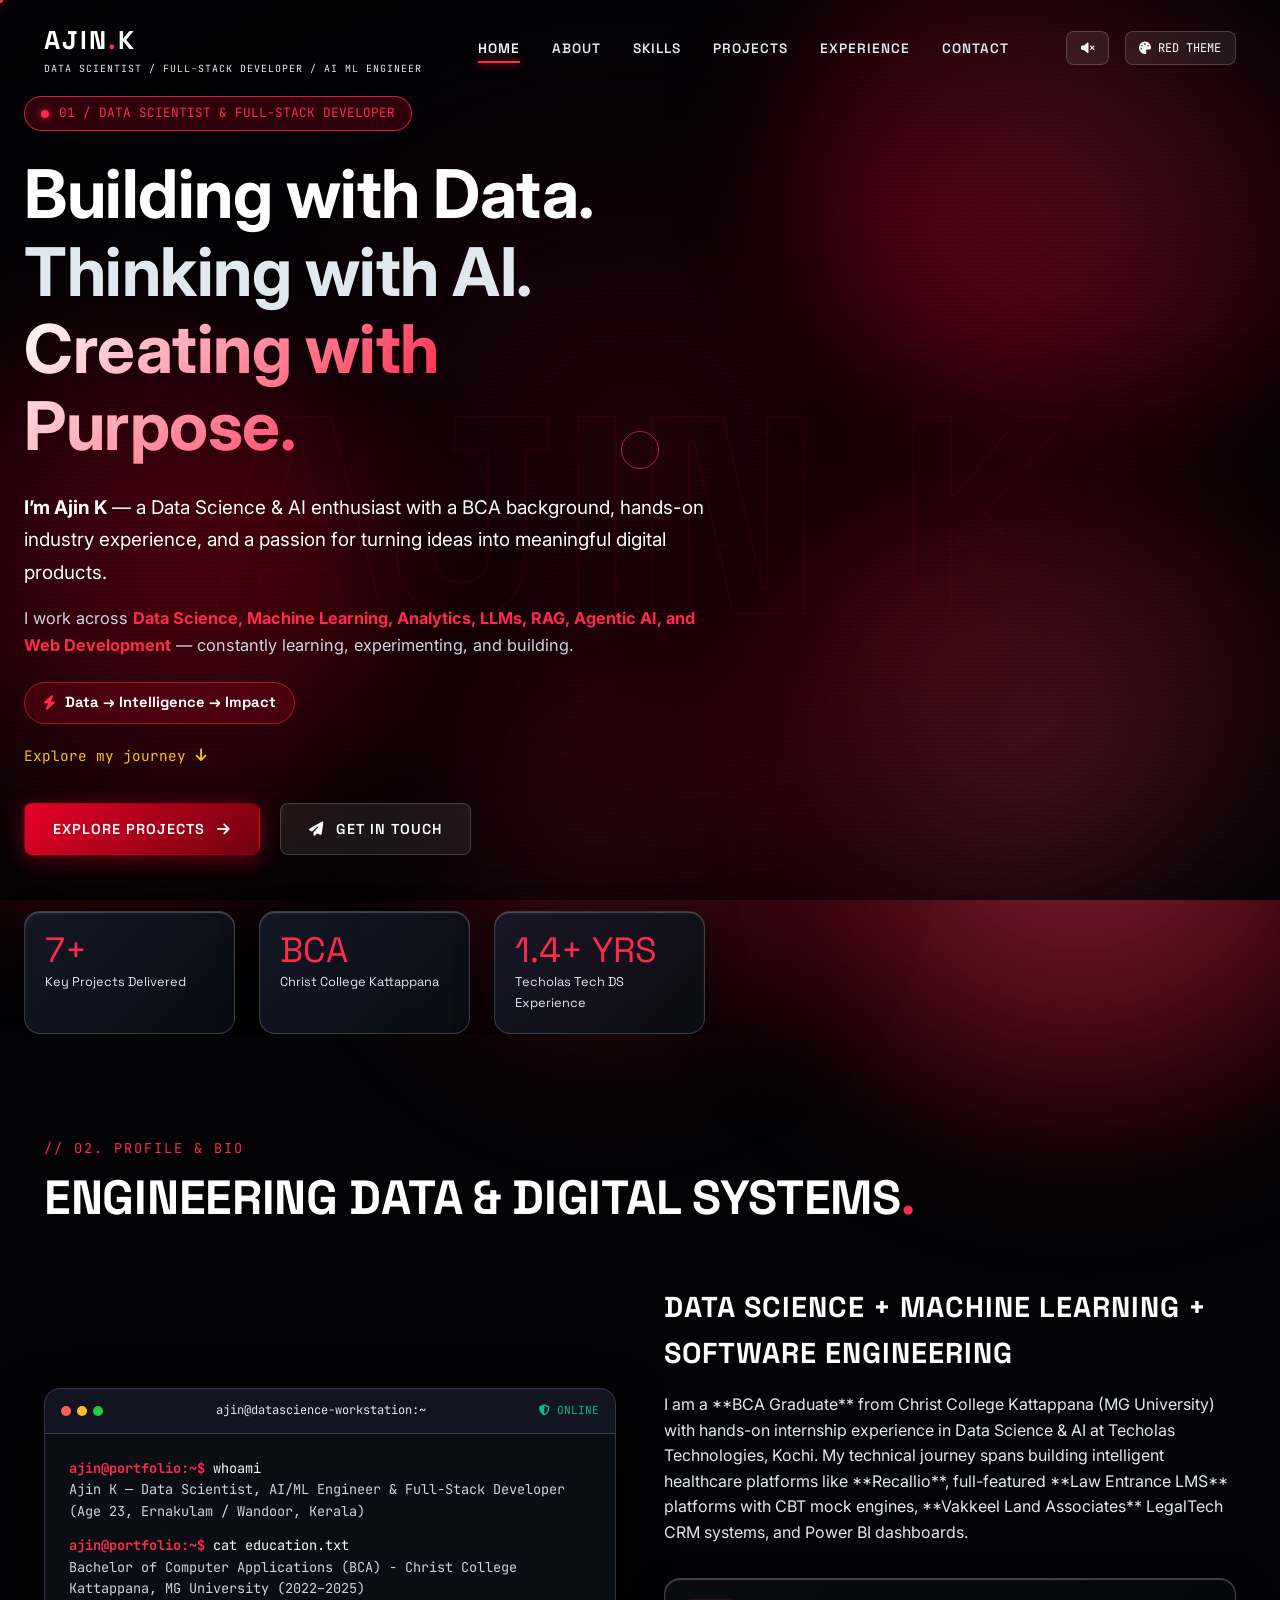
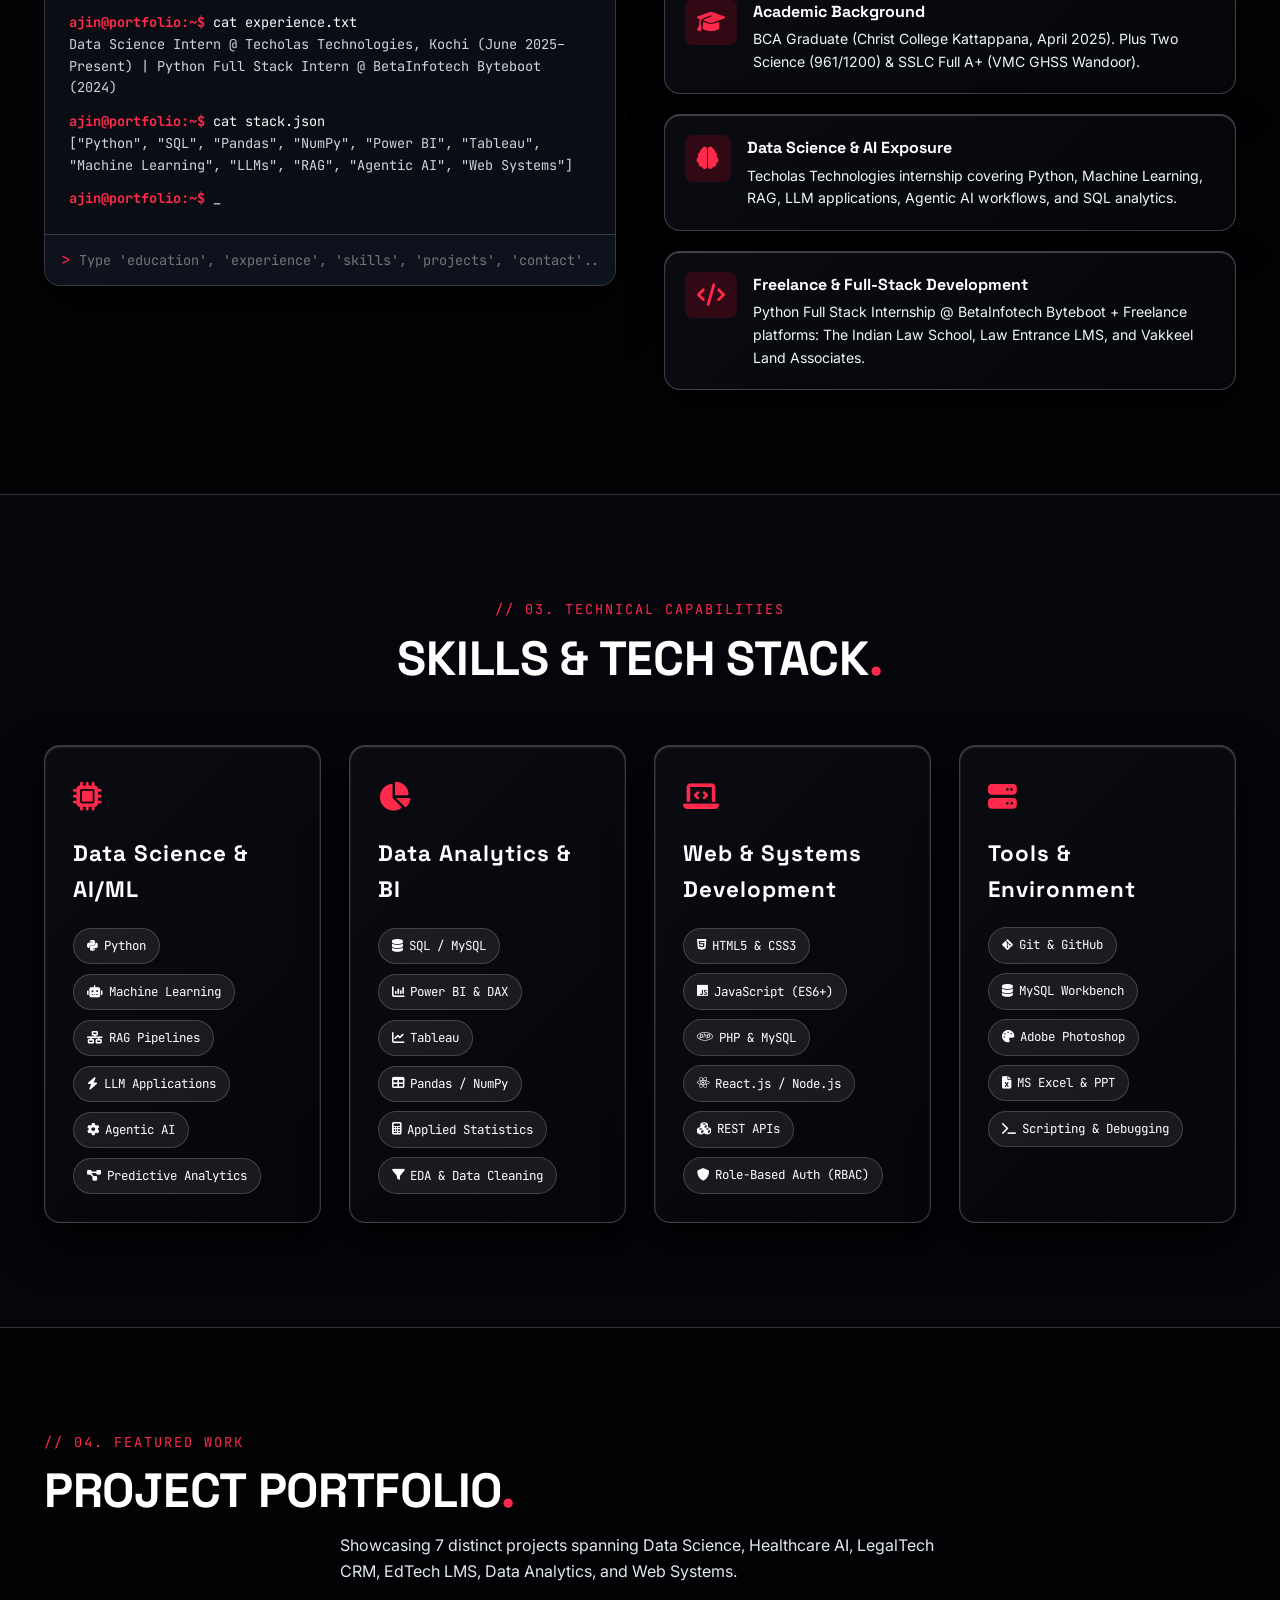
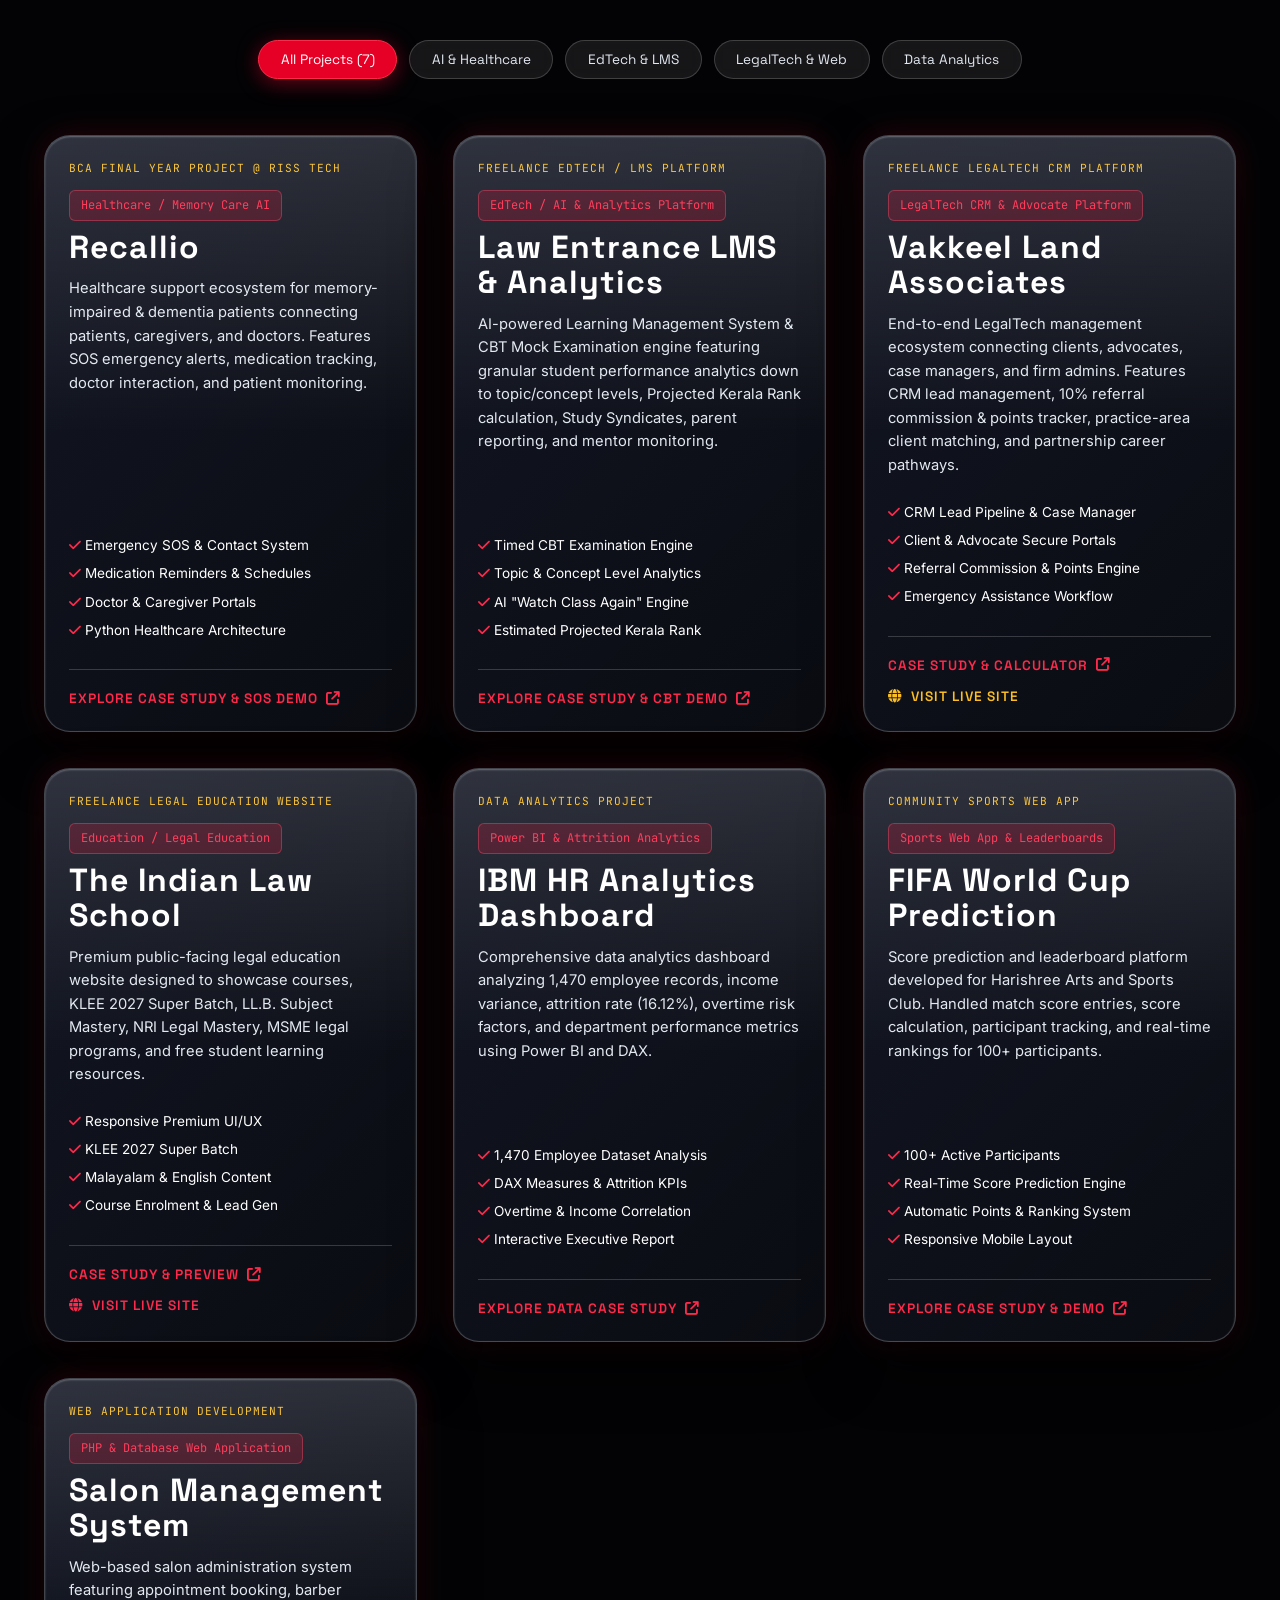
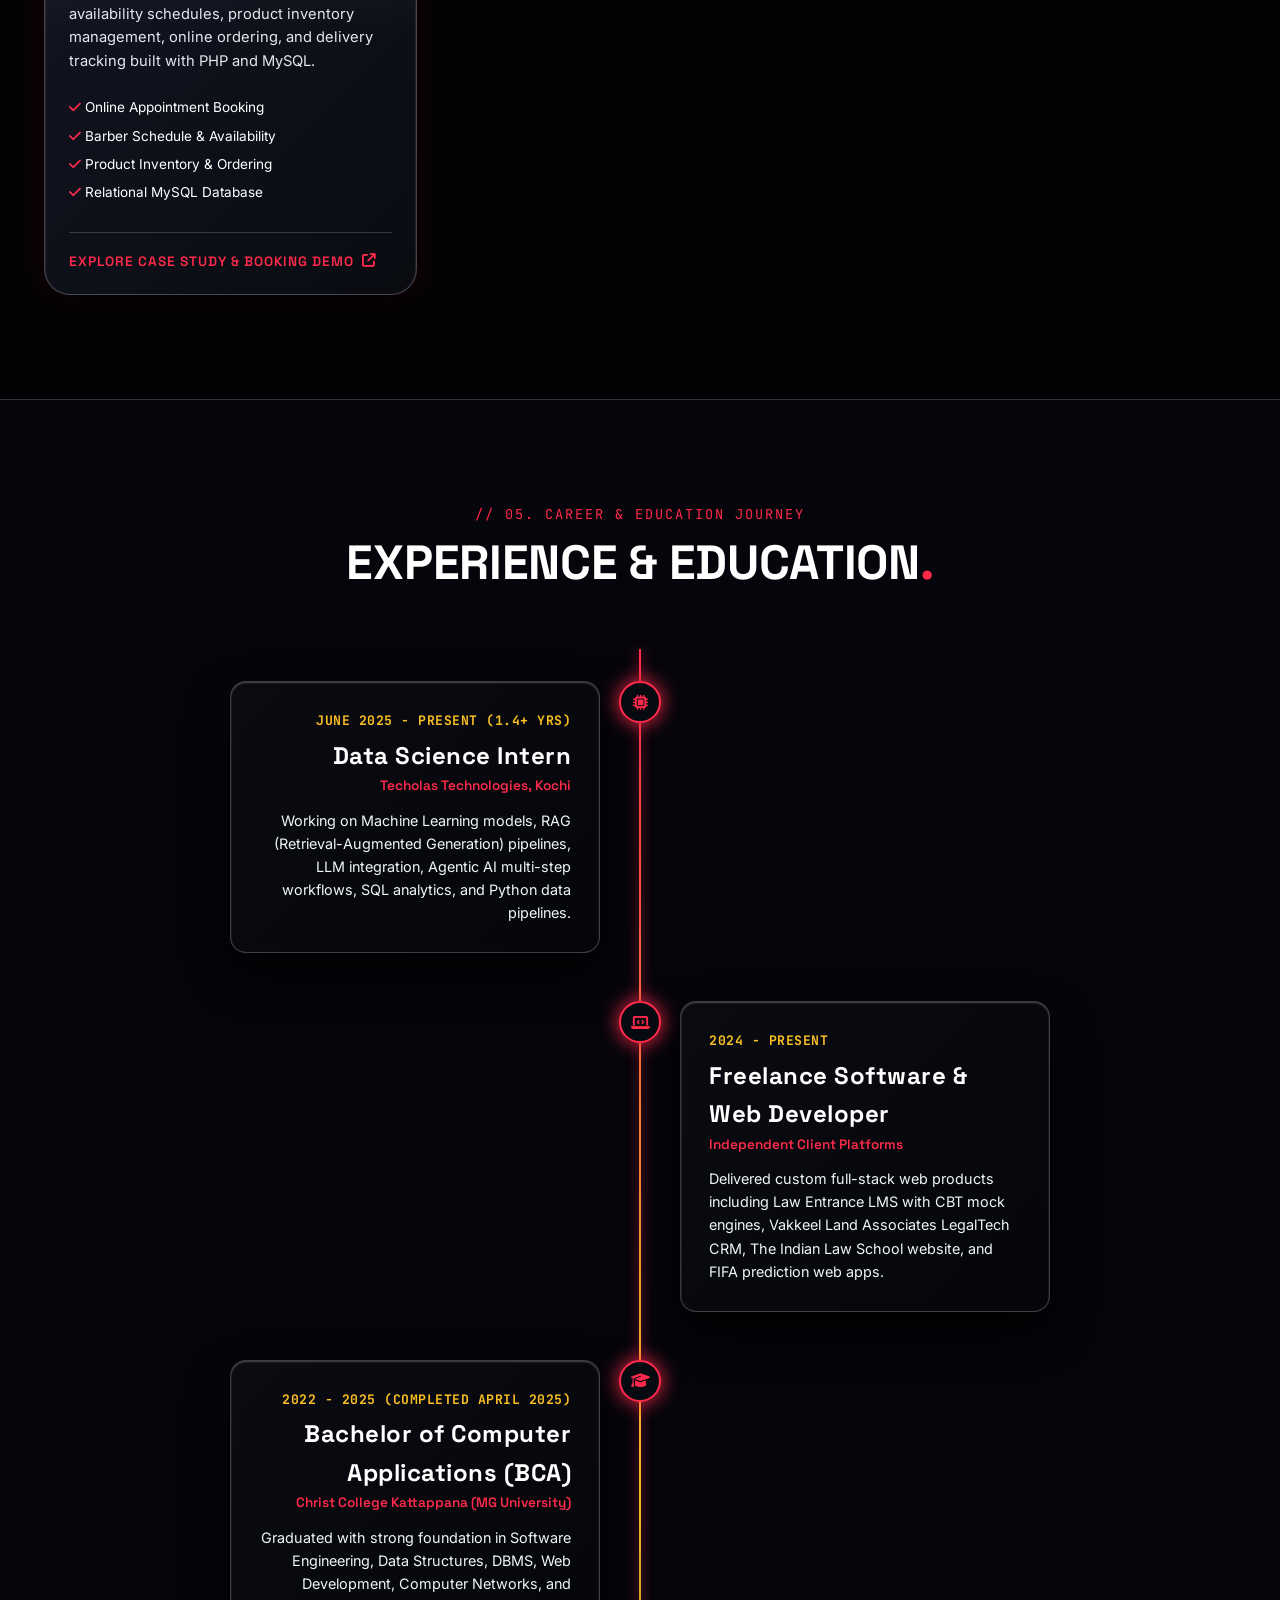
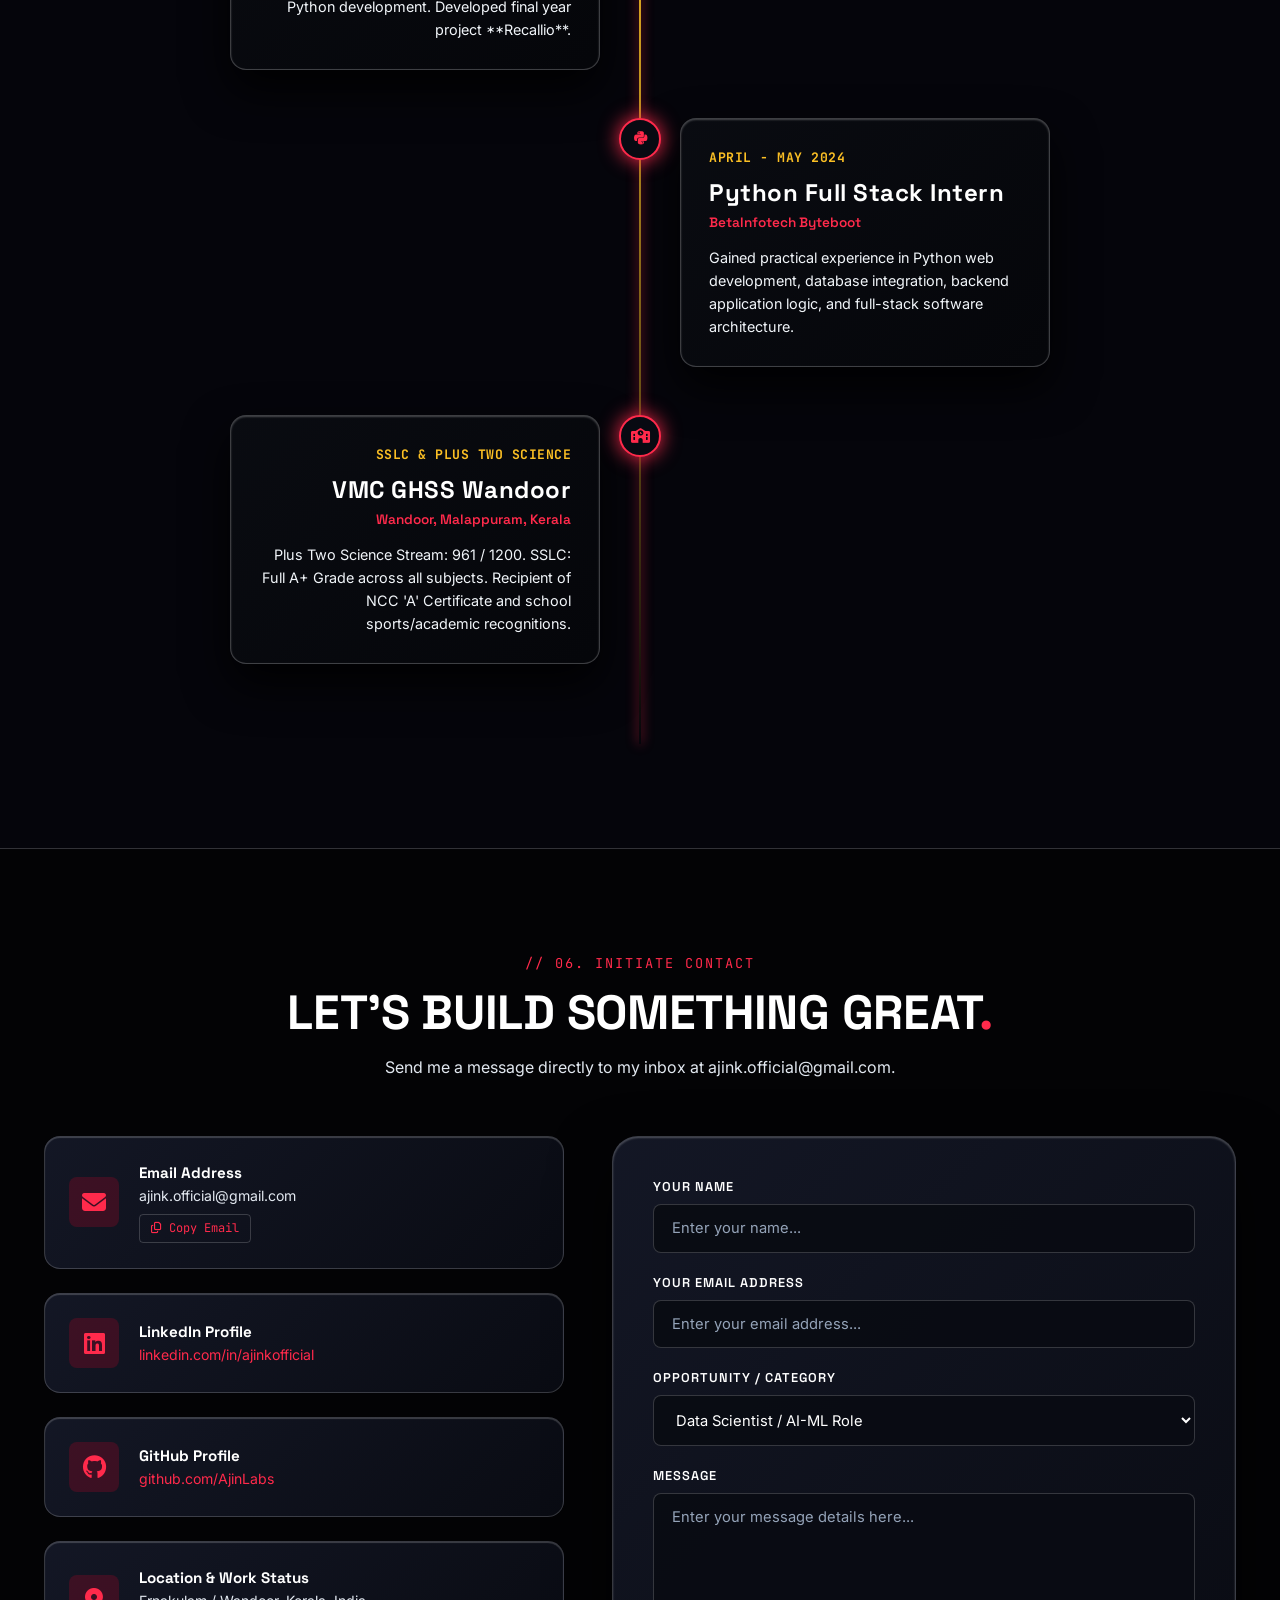
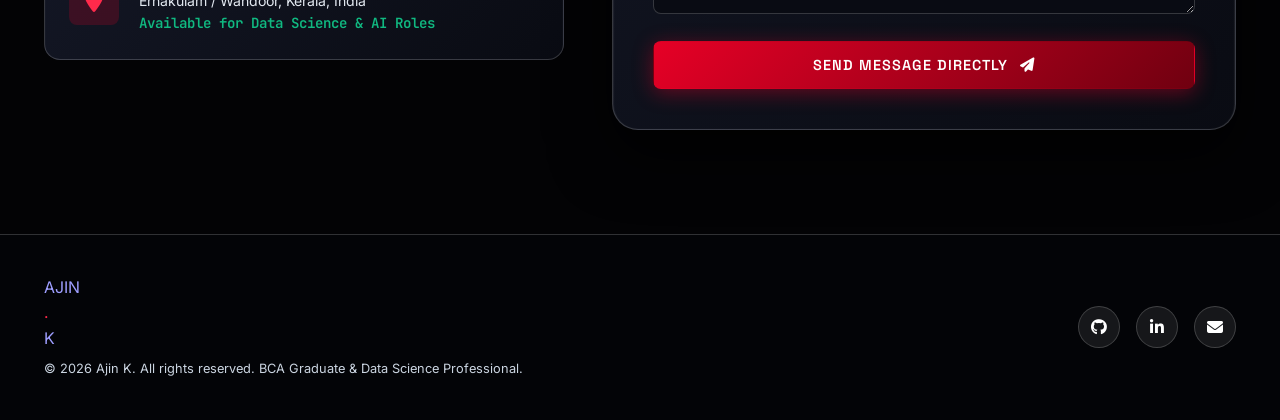
==== index.html @ c2824bc6 "Add files via upload" ====
<!DOCTYPE html>
<html lang="en">

<head>
  <meta charset="UTF-8">
  <meta name="viewport" content="width=device-width, initial-scale=1.0">
  <meta name="description"
    content="Ajin K - BCA Graduate, Data Science Professional & Full-Stack Developer. Portfolio featuring Recallio, Law Entrance LMS, Vakkeel Land Associates, The Indian Law School, IBM HR Analytics, FIFA Prediction Website, and Salon Management System.">
  <title>Ajin K | Data Science, AI & Full-Stack Developer Portfolio</title>

  <!-- Google Fonts -->
  <link rel="preconnect" href="https://fonts.googleapis.com">
  <link rel="preconnect" href="https://fonts.gstatic.com" crossorigin>
  <link
    href="https://fonts.googleapis.com/css2?family=Cormorant+Garamond:wght@600;700&family=Inter:wght@300;400;500;600;700&family=JetBrains+Mono:wght@400;500;700&family=Oswald:wght@500;600;700&family=Space+Grotesk:wght@500;700&display=swap"
    rel="stylesheet">

  <!-- FontAwesome Icons -->
  <link rel="stylesheet" href="https://cdnjs.cloudflare.com/ajax/libs/font-awesome/6.4.0/css/all.min.css">

  <link rel="stylesheet" href="styles.css">
</head>

<body>

  <!-- 2-SECOND INTRO SPLASH OVERLAY (EXACT MATCH FOR USER IMAGE 4) -->
  <div id="intro-splash" class="intro-splash-overlay">
    <div class="intro-card-glass">
      <div class="intro-top-bar">
        <span>AJIN K | Personal Portfolio</span>
        <span>Let's Build Something Great!</span>
      </div>
      <div class="intro-body-content">
        <h1 class="intro-heading">Hello,<br>I'm <span class="intro-name-red">AJIN K</span></h1>
        <div class="intro-accent-line"></div>
        <div class="intro-roles-list">
          <div class="intro-role-chip">
            <div class="role-icon-box"><i class="fa-solid fa-chart-line"></i></div>
            <span>DATA SCIENTIST</span>
          </div>
          <div class="intro-role-chip">
            <div class="role-icon-box"><i class="fa-solid fa-code"></i></div>
            <span>FULL STACK WEB DEVELOPER</span>
          </div>
          <div class="intro-role-chip">
            <div class="role-icon-box"><i class="fa-solid fa-brain"></i></div>
            <span>AI / ML ENGINEER</span>
          </div>
        </div>
      </div>
      <div class="intro-bottom-bar">
        <span>TURNING IDEAS INTO REALITY</span>
        <span>Let's Connect! &rarr;</span>
      </div>
    </div>
  </div>

  <!-- Scroll Progress Indicator -->
  <div id="progress-bar"></div>

  <!-- Ambient Red Glass Orbs -->
  <div class="ambient-orb-1"></div>
  <div class="ambient-orb-2"></div>
  <div class="ambient-orb-3"></div>
  <div class="ambient-orb-4"></div>

  <!-- Dynamic Cursor Spotlight & Overlays -->
  <div id="cine-glow"></div>
  <div class="cine-vignette"></div>
  <div class="cine-scan"></div>

  <!-- Custom Lerp Cursor -->
  <div id="custom-cursor"></div>
  <div id="cursor-dot"></div>

  <!-- Interactive Background Canvas Engine -->
  <canvas id="hero-canvas"></canvas>

  <!-- Navigation Header -->
  <header class="navbar" id="navbar">
    <div class="nav-container">
      <a href="#hero" class="nav-logo" data-magnetic>
        <span class="logo-text">AJIN<span class="dot">.</span>K</span>
        <span class="logo-sub">DATA SCIENTIST / FULL-STACK DEVELOPER / AI ML ENGINEER</span>
      </a>

      <nav class="nav-menu" id="nav-menu">
        <a href="#hero" class="nav-link active" data-magnetic>Home</a>
        <a href="#about" class="nav-link" data-magnetic>About</a>
        <a href="#skills" class="nav-link" data-magnetic>Skills</a>
        <a href="#projects" class="nav-link" data-magnetic>Projects</a>
        <a href="#experience" class="nav-link" data-magnetic>Experience</a>
        <a href="#contact" class="nav-link" data-magnetic>Contact</a>
      </nav>

      <div class="nav-actions">
        <!-- Audio Synth Toggle -->
        <button id="sound-toggle" class="icon-btn" title="Toggle UI Sound FX" data-magnetic>
          <i class="fa-solid fa-volume-xmark" id="sound-icon"></i>
        </button>
        <!-- Glassmorphism Theme Toggle (Red / Blue) -->
        <button id="theme-toggle" class="lang-btn" data-magnetic title="Switch Glassmorphism Theme (Red / Blue)">
          <i class="fa-solid fa-palette"></i> <span id="theme-text">RED / BLUE</span>
        </button>
        <!-- Mobile Drawer Toggle -->
        <button class="hamburger" id="hamburger" aria-label="Toggle Menu" data-magnetic>
          <span></span><span></span><span></span>
        </button>
      </div>
    </div>
  </header>

  <!-- HERO SECTION -->
  <section id="hero" class="hero-section">
    <div class="hero-watermark">AJIN K</div>
    <div class="hero-container">
      <div class="hero-content">
        <div class="eyebrow-badge">
          <span class="pulse-dot"></span> 01 / DATA SCIENTIST & FULL-STACK DEVELOPER
        </div>
        <h1 class="hero-title">
          <span class="line-1">Building with Data.</span>
          <span class="line-2">Thinking with AI.</span>
          <span class="line-3">Creating with Purpose<span class="dot">.</span></span>
        </h1>

        <div class="hero-user-statement">
          <p class="hero-main-bio">
            <strong>I’m Ajin K</strong> — a Data Science & AI enthusiast with a BCA background, hands-on industry experience, and a passion for turning ideas into meaningful digital products.
          </p>
          <p class="hero-sub-bio">
            I work across <strong>Data Science, Machine Learning, Analytics, LLMs, RAG, Agentic AI, and Web Development</strong> — constantly learning, experimenting, and building.
          </p>
          
          <div class="tagline-pill">
            <i class="fa-solid fa-bolt"></i> Data &rarr; Intelligence &rarr; Impact
          </div>

          <div class="explore-journey-badge">
            <span>Explore my journey</span> <i class="fa-solid fa-arrow-down bounce-arrow"></i>
          </div>
        </div>

        <div class="hero-ctas">
          <a href="#projects" class="btn btn-primary" data-magnetic>
            <span>EXPLORE PROJECTS</span> <i class="fa-solid fa-arrow-right"></i>
          </a>
          <a href="#contact" class="btn btn-secondary" data-magnetic>
            <i class="fa-solid fa-paper-plane"></i> <span>GET IN TOUCH</span>
          </a>
        </div>

        <div class="hero-metrics">
          <div class="metric-card" data-magnetic>
            <span class="metric-num">7+</span>
            <span class="metric-label">Key Projects Delivered</span>
          </div>
          <div class="metric-card" data-magnetic>
            <span class="metric-num">BCA</span>
            <span class="metric-label">Christ College Kattappana</span>
          </div>
          <div class="metric-card" data-magnetic>
            <span class="metric-num">1.4+ YRS</span>
            <span class="metric-label">Techolas Tech DS Experience</span>
          </div>
        </div>
      </div>
    </div>
  </section>

  <!-- ABOUT SECTION & CYBER TERMINAL -->
  <section id="about" class="section-padding">
    <div class="container">
      <div class="section-header">
        <span class="section-subtitle">// 02. PROFILE & BIO</span>
        <h2 class="section-title">ENGINEERING DATA & DIGITAL SYSTEMS<span class="dot">.</span></h2>
      </div>

      <div class="about-grid">
        <!-- Terminal Window -->
        <div class="terminal-card">
          <div class="terminal-header">
            <div class="terminal-dots">
              <span class="dot-red"></span>
              <span class="dot-yellow"></span>
              <span class="dot-green"></span>
            </div>
            <div class="terminal-title">ajin@datascience-workstation:~</div>
            <div class="terminal-status"><i class="fa-solid fa-shield-halved"></i> ONLINE</div>
          </div>
          <div class="terminal-body" id="terminal-body">
            <p><span class="term-green">ajin@portfolio:~$</span> whoami</p>
            <p class="term-response">Ajin K — Data Scientist, AI/ML Engineer & Full-Stack Developer (Age 23, Ernakulam /
              Wandoor, Kerala)</p>
            <p><span class="term-green">ajin@portfolio:~$</span> cat education.txt</p>
            <p class="term-response">Bachelor of Computer Applications (BCA) - Christ College Kattappana, MG University
              (2022–2025)</p>
            <p><span class="term-green">ajin@portfolio:~$</span> cat experience.txt</p>
            <p class="term-response">Data Science Intern @ Techolas Technologies, Kochi (June 2025–Present) | Python
              Full Stack Intern @ BetaInfotech Byteboot (2024)</p>
            <p><span class="term-green">ajin@portfolio:~$</span> cat stack.json</p>
            <p class="term-response">["Python", "SQL", "Pandas", "NumPy", "Power BI", "Tableau", "Machine Learning",
              "LLMs", "RAG", "Agentic AI", "Web Systems"]</p>
            <p><span class="term-green">ajin@portfolio:~$</span> <span class="term-cursor">_</span></p>
          </div>
          <div class="terminal-input-bar">
            <span class="term-prompt">&gt;</span>
            <input type="text" id="terminal-input"
              placeholder="Type 'education', 'experience', 'skills', 'projects', 'contact'..." autocomplete="off">
          </div>
        </div>

        <!-- Bio Highlights -->
        <div class="about-info">
          <h3 class="about-heading">Data Science + Machine Learning + Software Engineering</h3>
          <p class="about-text">
            I am a **BCA Graduate** from Christ College Kattappana (MG University) with hands-on internship experience
            in Data Science & AI at Techolas Technologies, Kochi. My technical journey spans building intelligent
            healthcare platforms like **Recallio**, full-featured **Law Entrance LMS** platforms with CBT mock engines,
            **Vakkeel Land Associates** LegalTech CRM systems, and Power BI dashboards.
          </p>

          <div class="highlight-boxes">
            <div class="info-box">
              <i class="fa-solid fa-graduation-cap box-icon"></i>
              <div>
                <h4>Academic Background</h4>
                <p>BCA Graduate (Christ College Kattappana, April 2025). Plus Two Science (961/1200) & SSLC Full A+ (VMC
                  GHSS Wandoor).</p>
              </div>
            </div>

            <div class="info-box">
              <i class="fa-solid fa-brain box-icon"></i>
              <div>
                <h4>Data Science & AI Exposure</h4>
                <p>Techolas Technologies internship covering Python, Machine Learning, RAG, LLM applications, Agentic AI
                  workflows, and SQL analytics.</p>
              </div>
            </div>

            <div class="info-box">
              <i class="fa-solid fa-code box-icon"></i>
              <div>
                <h4>Freelance & Full-Stack Development</h4>
                <p>Python Full Stack Internship @ BetaInfotech Byteboot + Freelance platforms: The Indian Law School,
                  Law Entrance LMS, and Vakkeel Land Associates.</p>
              </div>
            </div>
          </div>
        </div>
      </div>
    </div>
  </section>

  <!-- SKILLS MATRIX SECTION -->
  <section id="skills" class="section-padding bg-surface">
    <div class="container">
      <div class="section-header text-center">
        <span class="section-subtitle">// 03. TECHNICAL CAPABILITIES</span>
        <h2 class="section-title">SKILLS & TECH STACK<span class="dot">.</span></h2>
      </div>

      <div class="skills-wrapper">
        <!-- Category: Data Science & AI -->
        <div class="skill-category-card">
          <div class="category-icon-wrapper"><i class="fa-solid fa-microchip"></i></div>
          <h3>Data Science & AI/ML</h3>
          <div class="skills-pills">
            <span class="skill-chip"><i class="fa-brands fa-python"></i> Python</span>
            <span class="skill-chip"><i class="fa-solid fa-robot"></i> Machine Learning</span>
            <span class="skill-chip"><i class="fa-solid fa-network-wired"></i> RAG Pipelines</span>
            <span class="skill-chip"><i class="fa-solid fa-bolt"></i> LLM Applications</span>
            <span class="skill-chip"><i class="fa-solid fa-gear"></i> Agentic AI</span>
            <span class="skill-chip"><i class="fa-solid fa-diagram-project"></i> Predictive Analytics</span>
          </div>
        </div>

        <!-- Category: Data Analytics & BI -->
        <div class="skill-category-card">
          <div class="category-icon-wrapper"><i class="fa-solid fa-chart-pie"></i></div>
          <h3>Data Analytics & BI</h3>
          <div class="skills-pills">
            <span class="skill-chip"><i class="fa-solid fa-database"></i> SQL / MySQL</span>
            <span class="skill-chip"><i class="fa-solid fa-chart-column"></i> Power BI & DAX</span>
            <span class="skill-chip"><i class="fa-solid fa-chart-line"></i> Tableau</span>
            <span class="skill-chip"><i class="fa-solid fa-table"></i> Pandas / NumPy</span>
            <span class="skill-chip"><i class="fa-solid fa-calculator"></i> Applied Statistics</span>
            <span class="skill-chip"><i class="fa-solid fa-filter"></i> EDA & Data Cleaning</span>
          </div>
        </div>

        <!-- Category: Full-Stack Web Dev -->
        <div class="skill-category-card">
          <div class="category-icon-wrapper"><i class="fa-solid fa-laptop-code"></i></div>
          <h3>Web & Systems Development</h3>
          <div class="skills-pills">
            <span class="skill-chip"><i class="fa-brands fa-html5"></i> HTML5 & CSS3</span>
            <span class="skill-chip"><i class="fa-brands fa-js"></i> JavaScript (ES6+)</span>
            <span class="skill-chip"><i class="fa-brands fa-php"></i> PHP & MySQL</span>
            <span class="skill-chip"><i class="fa-brands fa-react"></i> React.js / Node.js</span>
            <span class="skill-chip"><i class="fa-solid fa-cubes"></i> REST APIs</span>
            <span class="skill-chip"><i class="fa-solid fa-shield"></i> Role-Based Auth (RBAC)</span>
          </div>
        </div>

        <!-- Category: Databases & Tools -->
        <div class="skill-category-card">
          <div class="category-icon-wrapper"><i class="fa-solid fa-server"></i></div>
          <h3>Tools & Environment</h3>
          <div class="skills-pills">
            <span class="skill-chip"><i class="fa-brands fa-git-alt"></i> Git & GitHub</span>
            <span class="skill-chip"><i class="fa-solid fa-database"></i> MySQL Workbench</span>
            <span class="skill-chip"><i class="fa-solid fa-palette"></i> Adobe Photoshop</span>
            <span class="skill-chip"><i class="fa-solid fa-file-excel"></i> MS Excel & PPT</span>
            <span class="skill-chip"><i class="fa-solid fa-terminal"></i> Scripting & Debugging</span>
          </div>
        </div>
      </div>
    </div>
  </section>

  <!-- PROJECTS SECTION - 7 DISTINCT PROJECTS -->
  <section id="projects" class="section-padding">
    <div class="container">
      <div class="section-header">
        <span class="section-subtitle">// 04. FEATURED WORK</span>
        <h2 class="section-title">PROJECT PORTFOLIO<span class="dot">.</span></h2>
        <p class="section-desc">Showcasing 7 distinct projects spanning Data Science, Healthcare AI, LegalTech CRM,
          EdTech LMS, Data Analytics, and Web Systems.</p>
      </div>

      <!-- Project Filter Pills -->
      <div class="filter-wrapper">
        <button class="filter-pill active" data-filter="all" data-magnetic>All Projects (7)</button>
        <button class="filter-pill" data-filter="healthcare" data-magnetic>AI & Healthcare</button>
        <button class="filter-pill" data-filter="edtech" data-magnetic>EdTech & LMS</button>
        <button class="filter-pill" data-filter="legaltech" data-magnetic>LegalTech & Web</button>
        <button class="filter-pill" data-filter="analytics" data-magnetic>Data Analytics</button>
      </div>

      <!-- Projects Grid (Mirror-Morphic & Glassmorphic Cards) -->
      <div class="projects-grid">

        <!-- PROJECT 01: RECALLIO -->
        <div class="project-card" data-category="healthcare" data-project="recallio" data-magnetic>
          <div class="card-glass">
            <div class="card-badge">BCA FINAL YEAR PROJECT @ RISS TECH</div>
            <div class="card-header">
              <span class="card-tag">Healthcare / Memory Care AI</span>
              <h3 class="card-title">Recallio</h3>
            </div>
            <p class="card-desc">
              Healthcare support ecosystem for memory-impaired & dementia patients connecting patients, caregivers, and
              doctors. Features SOS emergency alerts, medication tracking, doctor interaction, and patient monitoring.
            </p>
            <div class="card-highlights">
              <span><i class="fa-solid fa-check text-red"></i> Emergency SOS & Contact System</span>
              <span><i class="fa-solid fa-check text-red"></i> Medication Reminders & Schedules</span>
              <span><i class="fa-solid fa-check text-red"></i> Doctor & Caregiver Portals</span>
              <span><i class="fa-solid fa-check text-red"></i> Python Healthcare Architecture</span>
            </div>
            <div class="card-footer">
              <button class="btn-text open-modal" data-modal="recallio">
                EXPLORE CASE STUDY & SOS DEMO <i class="fa-solid fa-arrow-up-right-from-square"></i>
              </button>
            </div>
          </div>
        </div>

        <!-- PROJECT 02: LAW ENTRANCE LMS -->
        <div class="project-card" data-category="edtech" data-project="lms" data-magnetic>
          <div class="card-glass">
            <div class="card-badge">FREELANCE EDTECH / LMS PLATFORM</div>
            <div class="card-header">
              <span class="card-tag">EdTech / AI & Analytics Platform</span>
              <h3 class="card-title">Law Entrance LMS & Analytics</h3>
            </div>
            <p class="card-desc">
              AI-powered Learning Management System & CBT Mock Examination engine featuring granular student performance
              analytics down to topic/concept levels, Projected Kerala Rank calculation, Study Syndicates, parent
              reporting, and mentor monitoring.
            </p>
            <div class="card-highlights">
              <span><i class="fa-solid fa-check text-red"></i> Timed CBT Examination Engine</span>
              <span><i class="fa-solid fa-check text-red"></i> Topic & Concept Level Analytics</span>
              <span><i class="fa-solid fa-check text-red"></i> AI "Watch Class Again" Engine</span>
              <span><i class="fa-solid fa-check text-red"></i> Estimated Projected Kerala Rank</span>
            </div>
            <div class="card-footer">
              <button class="btn-text open-modal" data-modal="lms">
                EXPLORE CASE STUDY & CBT DEMO <i class="fa-solid fa-arrow-up-right-from-square"></i>
              </button>
            </div>
          </div>
        </div>

        <!-- PROJECT 03: VAKKEEL LAND ASSOCIATES -->
        <div class="project-card" data-category="legaltech" data-project="vla" data-magnetic>
          <div class="card-glass">
            <div class="card-badge">FREELANCE LEGALTECH CRM PLATFORM</div>
            <div class="card-header">
              <span class="card-tag">LegalTech CRM & Advocate Platform</span>
              <h3 class="card-title">Vakkeel Land Associates</h3>
            </div>
            <p class="card-desc">
              End-to-end LegalTech management ecosystem connecting clients, advocates, case managers, and firm admins.
              Features CRM lead management, 10% referral commission & points tracker, practice-area client matching, and
              partnership career pathways.
            </p>
            <div class="card-highlights">
              <span><i class="fa-solid fa-check text-red"></i> CRM Lead Pipeline & Case Manager</span>
              <span><i class="fa-solid fa-check text-red"></i> Client & Advocate Secure Portals</span>
              <span><i class="fa-solid fa-check text-red"></i> Referral Commission & Points Engine</span>
              <span><i class="fa-solid fa-check text-red"></i> Emergency Assistance Workflow</span>
            </div>
            <div class="card-footer">
              <button class="btn-text open-modal" data-modal="vla">
                CASE STUDY & CALCULATOR <i class="fa-solid fa-arrow-up-right-from-square"></i>
              </button>
              <a href="https://vakkeelandassociates.com/" target="_blank" rel="noopener" class="btn-text"
                style="color: var(--accent-gold);">
                <i class="fa-solid fa-globe"></i> VISIT LIVE SITE
              </a>
            </div>
          </div>
        </div>

        <!-- PROJECT 04: THE INDIAN LAW SCHOOL -->
        <div class="project-card" data-category="legaltech" data-project="ils" data-magnetic>
          <div class="card-glass">
            <div class="card-badge">FREELANCE LEGAL EDUCATION WEBSITE</div>
            <div class="card-header">
              <span class="card-tag">Education / Legal Education</span>
              <h3 class="card-title">The Indian Law School</h3>
            </div>
            <p class="card-desc">
              Premium public-facing legal education website designed to showcase courses, KLEE 2027 Super Batch, LL.B.
              Subject Mastery, NRI Legal Mastery, MSME legal programs, and free student learning resources.
            </p>
            <div class="card-highlights">
              <span><i class="fa-solid fa-check text-red"></i> Responsive Premium UI/UX</span>
              <span><i class="fa-solid fa-check text-red"></i> KLEE 2027 Super Batch</span>
              <span><i class="fa-solid fa-check text-red"></i> Malayalam & English Content</span>
              <span><i class="fa-solid fa-check text-red"></i> Course Enrolment & Lead Gen</span>
            </div>
            <div class="card-footer">
              <button class="btn-text open-modal" data-modal="ils">
                CASE STUDY & PREVIEW <i class="fa-solid fa-arrow-up-right-from-square"></i>
              </button>
              <a href="https://lawschool-three.vercel.app/" target="_blank" rel="noopener" class="btn-text"
                style="color: var(--bright-red);">
                <i class="fa-solid fa-globe"></i> VISIT LIVE SITE
              </a>
            </div>
          </div>
        </div>

        <!-- PROJECT 05: IBM HR ANALYTICS DASHBOARD -->
        <div class="project-card" data-category="analytics" data-project="ibm" data-magnetic>
          <div class="card-glass">
            <div class="card-badge">DATA ANALYTICS PROJECT</div>
            <div class="card-header">
              <span class="card-tag">Power BI & Attrition Analytics</span>
              <h3 class="card-title">IBM HR Analytics Dashboard</h3>
            </div>
            <p class="card-desc">
              Comprehensive data analytics dashboard analyzing 1,470 employee records, income variance, attrition rate
              (16.12%), overtime risk factors, and department performance metrics using Power BI and DAX.
            </p>
            <div class="card-highlights">
              <span><i class="fa-solid fa-check text-red"></i> 1,470 Employee Dataset Analysis</span>
              <span><i class="fa-solid fa-check text-red"></i> DAX Measures & Attrition KPIs</span>
              <span><i class="fa-solid fa-check text-red"></i> Overtime & Income Correlation</span>
              <span><i class="fa-solid fa-check text-red"></i> Interactive Executive Report</span>
            </div>
            <div class="card-footer">
              <button class="btn-text open-modal" data-modal="ibm">
                EXPLORE DATA CASE STUDY <i class="fa-solid fa-arrow-up-right-from-square"></i>
              </button>
            </div>
          </div>
        </div>

        <!-- PROJECT 06: FIFA WORLD CUP PREDICTION WEBSITE -->
        <div class="project-card" data-category="legaltech" data-project="fifa" data-magnetic>
          <div class="card-glass">
            <div class="card-badge">COMMUNITY SPORTS WEB APP</div>
            <div class="card-header">
              <span class="card-tag">Sports Web App & Leaderboards</span>
              <h3 class="card-title">FIFA World Cup Prediction</h3>
            </div>
            <p class="card-desc">
              Score prediction and leaderboard platform developed for Harishree Arts and Sports Club. Handled match
              score entries, score calculation, participant tracking, and real-time rankings for 100+ participants.
            </p>
            <div class="card-highlights">
              <span><i class="fa-solid fa-check text-red"></i> 100+ Active Participants</span>
              <span><i class="fa-solid fa-check text-red"></i> Real-Time Score Prediction Engine</span>
              <span><i class="fa-solid fa-check text-red"></i> Automatic Points & Ranking System</span>
              <span><i class="fa-solid fa-check text-red"></i> Responsive Mobile Layout</span>
            </div>
            <div class="card-footer">
              <button class="btn-text open-modal" data-modal="fifa">
                EXPLORE CASE STUDY & DEMO <i class="fa-solid fa-arrow-up-right-from-square"></i>
              </button>
            </div>
          </div>
        </div>

        <!-- PROJECT 07: SALON MANAGEMENT SYSTEM -->
        <div class="project-card" data-category="legaltech" data-project="salon" data-magnetic>
          <div class="card-glass">
            <div class="card-badge">WEB APPLICATION DEVELOPMENT</div>
            <div class="card-header">
              <span class="card-tag">PHP & Database Web Application</span>
              <h3 class="card-title">Salon Management System</h3>
            </div>
            <p class="card-desc">
              Web-based salon administration system featuring appointment booking, barber availability schedules,
              product inventory management, online ordering, and delivery tracking built with PHP and MySQL.
            </p>
            <div class="card-highlights">
              <span><i class="fa-solid fa-check text-red"></i> Online Appointment Booking</span>
              <span><i class="fa-solid fa-check text-red"></i> Barber Schedule & Availability</span>
              <span><i class="fa-solid fa-check text-red"></i> Product Inventory & Ordering</span>
              <span><i class="fa-solid fa-check text-red"></i> Relational MySQL Database</span>
            </div>
            <div class="card-footer">
              <button class="btn-text open-modal" data-modal="salon">
                EXPLORE CASE STUDY & BOOKING DEMO <i class="fa-solid fa-arrow-up-right-from-square"></i>
              </button>
            </div>
          </div>
        </div>

      </div>
    </div>
  </section>

  <!-- BILATERAL ALTERNATING TIMELINE (EXPERIENCE & EDUCATION) -->
  <section id="experience" class="section-padding bg-surface">
    <div class="container">
      <div class="section-header text-center">
        <span class="section-subtitle">// 05. CAREER & EDUCATION JOURNEY</span>
        <h2 class="section-title">EXPERIENCE & EDUCATION<span class="dot">.</span></h2>
      </div>

      <div class="timeline-container">
        <!-- Glowing Laser Spine -->
        <div class="timeline-spine"></div>

        <!-- Milestone 1: Techolas Intern -->
        <div class="timeline-item left">
          <div class="timeline-node"><i class="fa-solid fa-microchip"></i></div>
          <div class="timeline-content" data-magnetic>
            <span class="timeline-date">JUNE 2025 - PRESENT (1.4+ YRS)</span>
            <h3>Data Science Intern</h3>
            <span class="timeline-sub">Techolas Technologies, Kochi</span>
            <p>
              Working on Machine Learning models, RAG (Retrieval-Augmented Generation) pipelines, LLM integration,
              Agentic AI multi-step workflows, SQL analytics, and Python data pipelines.
            </p>
          </div>
        </div>

        <!-- Milestone 2: Freelance Work -->
        <div class="timeline-item right">
          <div class="timeline-node"><i class="fa-solid fa-laptop-code"></i></div>
          <div class="timeline-content" data-magnetic>
            <span class="timeline-date">2024 - PRESENT</span>
            <h3>Freelance Software & Web Developer</h3>
            <span class="timeline-sub">Independent Client Platforms</span>
            <p>
              Delivered custom full-stack web products including Law Entrance LMS with CBT mock engines, Vakkeel Land
              Associates LegalTech CRM, The Indian Law School website, and FIFA prediction web apps.
            </p>
          </div>
        </div>

        <!-- Milestone 3: BCA Degree -->
        <div class="timeline-item left">
          <div class="timeline-node"><i class="fa-solid fa-graduation-cap"></i></div>
          <div class="timeline-content" data-magnetic>
            <span class="timeline-date">2022 - 2025 (COMPLETED APRIL 2025)</span>
            <h3>Bachelor of Computer Applications (BCA)</h3>
            <span class="timeline-sub">Christ College Kattappana (MG University)</span>
            <p>
              Graduated with strong foundation in Software Engineering, Data Structures, DBMS, Web Development, Computer
              Networks, and Python development. Developed final year project **Recallio**.
            </p>
          </div>
        </div>

        <!-- Milestone 4: Python Full Stack Intern -->
        <div class="timeline-item right">
          <div class="timeline-node"><i class="fa-brands fa-python"></i></div>
          <div class="timeline-content" data-magnetic>
            <span class="timeline-date">APRIL - MAY 2024</span>
            <h3>Python Full Stack Intern</h3>
            <span class="timeline-sub">BetaInfotech Byteboot</span>
            <p>
              Gained practical experience in Python web development, database integration, backend application logic,
              and full-stack software architecture.
            </p>
          </div>
        </div>

        <!-- Milestone 5: Schooling -->
        <div class="timeline-item left">
          <div class="timeline-node"><i class="fa-solid fa-school"></i></div>
          <div class="timeline-content" data-magnetic>
            <span class="timeline-date">SSLC & PLUS TWO SCIENCE</span>
            <h3>VMC GHSS Wandoor</h3>
            <span class="timeline-sub">Wandoor, Malappuram, Kerala</span>
            <p>
              Plus Two Science Stream: 961 / 1200. SSLC: Full A+ Grade across all subjects. Recipient of NCC 'A'
              Certificate and school sports/academic recognitions.
            </p>
          </div>
        </div>

      </div>
    </div>
  </section>

  <!-- CONTACT SECTION WITH DIRECT EMAIL DISPATCH TO ajink.official@gmail.com -->
  <section id="contact" class="section-padding">
    <div class="container">
      <div class="section-header text-center">
        <span class="section-subtitle">// 06. INITIATE CONTACT</span>
        <h2 class="section-title">LET'S BUILD SOMETHING GREAT<span class="dot">.</span></h2>
        <p class="section-desc">Send me a message directly to my inbox at ajink.official@gmail.com.</p>
      </div>

      <div class="contact-wrapper">
        <!-- Direct Contact Cards -->
        <div class="contact-info-cards">
          <div class="contact-card" data-magnetic>
            <div class="contact-icon"><i class="fa-solid fa-envelope"></i></div>
            <div>
              <h4>Email Address</h4>
              <p id="email-text">ajink.official@gmail.com</p>
              <button class="copy-btn" id="copy-email-btn" data-magnetic>
                <i class="fa-regular fa-copy"></i> Copy Email
              </button>
            </div>
          </div>

          <div class="contact-card" data-magnetic>
            <div class="contact-icon"><i class="fa-brands fa-linkedin"></i></div>
            <div>
              <h4>LinkedIn Profile</h4>
              <p><a href="https://www.linkedin.com/in/ajinkofficial" target="_blank" rel="noopener"
                  style="color: var(--bright-red); text-decoration: none;">linkedin.com/in/ajinkofficial</a></p>
            </div>
          </div>

          <div class="contact-card" data-magnetic>
            <div class="contact-icon"><i class="fa-brands fa-github"></i></div>
            <div>
              <h4>GitHub Profile</h4>
              <p><a href="https://github.com/AjinLabs" target="_blank" rel="noopener"
                  style="color: var(--bright-red); text-decoration: none;">github.com/AjinLabs</a></p>
            </div>
          </div>

          <div class="contact-card" data-magnetic>
            <div class="contact-icon"><i class="fa-solid fa-location-dot"></i></div>
            <div>
              <h4>Location & Work Status</h4>
              <p>Ernakulam / Wandoor, Kerala, India <br><span class="status-badge">Available for Data Science & AI
                  Roles</span></p>
            </div>
          </div>
        </div>

        <!-- Contact Form with Direct Mail Dispatch to ajink.official@gmail.com -->
        <form id="contact-form" action="https://formsubmit.co/ajink.official@gmail.com" method="POST"
          class="contact-form-glass">
          <!-- FormSubmit Configuration -->
          <input type="hidden" name="_subject" value="New Portfolio Contact Message for Ajin K!">
          <input type="hidden" name="_template" value="table">
          <input type="hidden" name="_captcha" value="false">

          <div class="form-group">
            <label for="contact-name">Your Name</label>
            <input type="text" name="name" id="contact-name" placeholder="Enter your name..." required>
          </div>

          <div class="form-group">
            <label for="contact-email">Your Email Address</label>
            <input type="email" name="email" id="contact-email" placeholder="Enter your email address..." required>
          </div>

          <div class="form-group">
            <label for="contact-subject">Opportunity / Category</label>
            <select name="category" id="contact-subject">
              <option value="datascience">Data Scientist / AI-ML Role</option>
              <option value="freelance">Freelance Web / LMS / LegalTech Project</option>
              <option value="dataanalytics">Data Analyst / Power BI Project</option>
              <option value="fullstack">Full-Stack Development Role</option>
            </select>
          </div>

          <div class="form-group">
            <label for="contact-message">Message</label>
            <textarea name="message" id="contact-message" rows="5" placeholder="Enter your message details here..."
              required></textarea>
          </div>

          <button type="submit" class="btn btn-primary w-full" data-magnetic>
            <span>SEND MESSAGE DIRECTLY</span> <i class="fa-solid fa-paper-plane"></i>
          </button>
        </form>
      </div>
    </div>
  </section>

  <!-- FOOTER -->
  <footer class="footer">
    <div class="container footer-container">
      <div class="footer-left">
        <a href="#hero" class="nav-logo">AJIN<span class="dot">.</span>K</a>
        <p>© 2026 Ajin K. All rights reserved. BCA Graduate & Data Science Professional.</p>
      </div>
      <div class="footer-socials">
        <a href="https://github.com/AjinLabs" target="_blank" rel="noopener" class="social-link" data-magnetic
          title="GitHub"><i class="fa-brands fa-github"></i></a>
        <a href="https://www.linkedin.com/in/ajinkofficial" target="_blank" rel="noopener" class="social-link"
          data-magnetic title="LinkedIn"><i class="fa-brands fa-linkedin-in"></i></a>
        <a href="mailto:ajink.official@gmail.com" class="social-link" data-magnetic title="Email"><i
            class="fa-solid fa-envelope"></i></a>
      </div>
    </div>
  </footer>

  <!-- MODAL CONTAINER FOR PROJECT CASE STUDIES -->
  <div id="project-modal" class="modal-overlay">
    <div class="modal-window">
      <button class="modal-close" id="modal-close-btn" data-magnetic><i class="fa-solid fa-xmark"></i></button>
      <div class="modal-content" id="modal-content-body">
        <!-- Dynamically injected via main.js -->
      </div>
    </div>
  </div>

  <!-- TOAST NOTIFICATION -->
  <div id="toast" class="toast-notification">
    <i class="fa-solid fa-circle-check" id="toast-icon"></i>
    <span id="toast-message">Action completed successfully!</span>
  </div>

  <script src="main.js"></script>
</body>

</html>
---- styles.css ----
/* ==========================================================================
   AJIN K - PREMIUM HIGH-CONTRAST OBSIDIAN GLASSMORPHIC DESIGN SYSTEM
   ========================================================================== */

:root {
  --bg: #030305;
  --surface: #06070d;
  --glass-bg: linear-gradient(135deg, rgba(22, 26, 42, 0.88) 0%, rgba(10, 12, 20, 0.94) 100%);
  --glass-border: rgba(255, 255, 255, 0.18);
  --glass-border-hover: rgba(255, 42, 75, 0.75);
  
  --accent-red: #e60026;
  --bright-red: #ff2a4b;
  --deep-red: #700010;
  --accent-gold: #fbbf24;
  --navy-blue: #0b192c;
  --cyan-glow: #00f0ff;
  --green-glow: #10b981;
  
  --orb-1-bg: radial-gradient(circle, #ff2a4b 0%, #a0001d 55%, transparent 80%);
  --orb-2-bg: radial-gradient(circle, #e60026 0%, #700010 60%, transparent 80%);
  --orb-3-bg: radial-gradient(circle, #ff3b5c 0%, #50000a 65%, transparent 80%);
  --orb-4-bg: radial-gradient(circle, rgba(255, 42, 75, 0.45) 0%, rgba(160, 0, 29, 0.3) 60%, transparent 80%);
  
  --text: #ffffff;
  --text-muted: #e2e8f0;
  --text-dim: #cbd5e1;
  
  --font-heading: 'Space Grotesk', 'Inter', sans-serif;
  --font-serif: 'Cormorant Garamond', serif;
  --font-body: 'Inter', -apple-system, BlinkMacSystemFont, sans-serif;
  --font-mono: 'JetBrains Mono', monospace;
  --font-display: 'Space Grotesk', sans-serif;
  
  --transition-fast: 0.2s cubic-bezier(0.16, 1, 0.3, 1);
  --transition-smooth: 0.4s cubic-bezier(0.16, 1, 0.3, 1);
  --radius-sm: 8px;
  --radius-md: 16px;
  --radius-lg: 26px;
}

/* BLUE & BLACK GLASSMORPHIC THEME (MATCHING USER REFERENCE IMAGE 2) */
[data-theme="blue"] {
  --bg: #020712;
  --surface: #050e1f;
  --glass-bg: linear-gradient(135deg, rgba(10, 25, 50, 0.88) 0%, rgba(4, 12, 28, 0.94) 100%);
  --glass-border: rgba(255, 255, 255, 0.18);
  --glass-border-hover: rgba(0, 210, 255, 0.75);
  
  --accent-red: #0077ff;
  --bright-red: #00d2ff;
  --deep-red: #0033aa;
  --accent-gold: #00e5ff;
  --green-glow: #00f0ff;
  
  --orb-1-bg: radial-gradient(circle, #00d2ff 0%, #0055cc 55%, transparent 80%);
  --orb-2-bg: radial-gradient(circle, #0088ff 0%, #002277 60%, transparent 80%);
  --orb-3-bg: radial-gradient(circle, #00e5ff 0%, #001144 65%, transparent 80%);
  --orb-4-bg: radial-gradient(circle, rgba(0, 210, 255, 0.45) 0%, rgba(0, 85, 204, 0.3) 60%, transparent 80%);
}

/* Base Resets */
*, *::before, *::after {
  box-sizing: border-box;
  margin: 0;
  padding: 0;
}

html {
  scroll-behavior: smooth;
  color-scheme: dark;
  font-family: var(--font-body);
  background-color: var(--bg);
  color: var(--text);
  overflow-x: hidden;
  touch-action: manipulation;
}

body {
  position: relative;
  min-height: 100vh;
  line-height: 1.6;
  background-color: var(--bg);
  cursor: default;
  -webkit-font-smoothing: antialiased;
}

/* Scrollbar */
::-webkit-scrollbar {
  width: 8px;
}
::-webkit-scrollbar-track {
  background: var(--bg);
}
::-webkit-scrollbar-thumb {
  background: rgba(196, 0, 36, 0.5);
  border-radius: 4px;
}
::-webkit-scrollbar-thumb:hover {
  background: var(--bright-red);
}

/* Selection */
::selection {
  background: var(--bright-red);
  color: #fff;
}

/* ==========================================================================
   4-SECOND INTRO SPLASH OVERLAY (EXACT MATCH FOR USER IMAGE 4)
   ========================================================================== */
.intro-splash-overlay {
  position: fixed;
  inset: 0;
  z-index: 10000;
  background: #030305;
  display: flex;
  align-items: center;
  justify-content: center;
  padding: 1.5rem;
  transition: opacity 0.8s cubic-bezier(0.16, 1, 0.3, 1), transform 0.8s cubic-bezier(0.16, 1, 0.3, 1);
}
.intro-splash-overlay.fade-out {
  opacity: 0;
  transform: scale(1.05);
  pointer-events: none;
}

.intro-card-glass {
  background: linear-gradient(135deg, rgba(22, 26, 42, 0.95) 0%, rgba(10, 12, 20, 0.98) 100%);
  border: 1px solid rgba(255, 255, 255, 0.28);
  border-radius: 32px;
  width: 100%;
  max-width: 520px;
  padding: 2.5rem 2.25rem;
  backdrop-filter: blur(40px) saturate(200%);
  box-shadow: inset 0 1px 2px rgba(255, 255, 255, 0.35), 0 30px 80px rgba(0, 0, 0, 0.9), 0 0 50px rgba(208, 0, 39, 0.35);
  display: flex;
  flex-direction: column;
  justify-content: space-between;
  min-height: 520px;
  position: relative;
  overflow: hidden;
  animation: introZoomIn 0.8s cubic-bezier(0.16, 1, 0.3, 1) forwards;
}
@keyframes introZoomIn {
  0% { opacity: 0; transform: scale(0.92); }
  100% { opacity: 1; transform: scale(1); }
}

.intro-top-bar {
  display: flex;
  justify-content: space-between;
  align-items: center;
  font-family: var(--font-mono);
  font-size: 0.78rem;
  color: #e2e8f0;
  letter-spacing: 0.5px;
}

.intro-body-content {
  margin: 1.75rem 0;
}

.intro-heading {
  font-family: var(--font-body);
  font-size: clamp(2.8rem, 8vw, 3.8rem);
  font-weight: 800;
  color: #ffffff;
  line-height: 1.05;
  letter-spacing: -1px;
}
.intro-name-red {
  color: var(--bright-red);
}

.intro-accent-line {
  width: 45px;
  height: 4px;
  background: var(--bright-red);
  border-radius: 2px;
  margin: 1.25rem 0 1.75rem;
  box-shadow: 0 0 10px var(--bright-red);
}

.intro-roles-list {
  display: flex;
  flex-direction: column;
  gap: 0.85rem;
}

.intro-role-chip {
  display: flex;
  align-items: center;
  gap: 1rem;
  background: rgba(255, 255, 255, 0.08);
  border: 1px solid rgba(255, 255, 255, 0.2);
  padding: 0.75rem 1.1rem;
  border-radius: var(--radius-md);
  backdrop-filter: blur(15px);
  font-family: var(--font-display);
  font-weight: 700;
  font-size: 0.9rem;
  letter-spacing: 1px;
  color: #ffffff;
}
.role-icon-box {
  width: 38px;
  height: 38px;
  border-radius: 10px;
  background: rgba(255, 255, 255, 0.1);
  border: 1px solid rgba(255, 255, 255, 0.25);
  display: flex;
  align-items: center;
  justify-content: center;
  color: var(--bright-red);
  font-size: 1rem;
}

.intro-bottom-bar {
  display: flex;
  justify-content: space-between;
  align-items: center;
  font-family: var(--font-mono);
  font-size: 0.72rem;
  color: #cbd5e1;
  letter-spacing: 1px;
  border-top: 1px solid rgba(255, 255, 255, 0.15);
  padding-top: 1.25rem;
}

/* ==========================================================================
   DEEP RED CIRCULAR ORBS (MATCHING USER REFERENCE IMAGES 1, 2, 3, 4, 5)
   ========================================================================== */
.ambient-orb-1, .ambient-orb-2, .ambient-orb-3, .ambient-orb-4, .red-orb {
  position: fixed;
  border-radius: 50%;
  pointer-events: none;
  z-index: 0;
  opacity: 0.55;
  filter: blur(60px);
}
.ambient-orb-1, .orb-top {
  width: 650px;
  height: 650px;
  top: -200px;
  right: -150px;
  background: var(--orb-1-bg);
  animation: orbFloat1 12s ease-in-out infinite alternate;
}
.ambient-orb-2, .orb-center {
  width: 600px;
  height: 600px;
  top: 35%;
  left: -200px;
  background: var(--orb-2-bg);
  animation: orbFloat2 16s ease-in-out infinite alternate;
}
.ambient-orb-3, .orb-bottom {
  width: 700px;
  height: 700px;
  bottom: -250px;
  right: -150px;
  background: var(--orb-3-bg);
  animation: orbFloat3 14s ease-in-out infinite alternate;
}
.ambient-orb-4 {
  width: 450px;
  height: 450px;
  top: 70%;
  left: 30%;
  background: var(--orb-4-bg);
  animation: orbFloat1 18s ease-in-out infinite alternate;
}

@keyframes orbFloat1 {
  0% { transform: translate(0, 0) scale(1); }
  50% { transform: translate(45px, -35px) scale(1.08); }
  100% { transform: translate(-25px, 30px) scale(0.96); }
}
@keyframes orbFloat2 {
  0% { transform: translate(0, 0) scale(1); }
  50% { transform: translate(-35px, 40px) scale(1.1); }
  100% { transform: translate(30px, -20px) scale(0.95); }
}
@keyframes orbFloat3 {
  0% { transform: translate(0, 0) scale(1); }
  50% { transform: translate(40px, 30px) scale(1.05); }
  100% { transform: translate(-30px, -40px) scale(0.98); }
}

/* Top Viewport Scroll Progress Bar */
#progress-bar {
  position: fixed;
  top: 0;
  left: 0;
  height: 3px;
  width: 0%;
  background: linear-gradient(90deg, var(--accent-red), var(--bright-red), var(--accent-gold));
  z-index: 9999;
  box-shadow: 0 0 12px var(--bright-red);
  transition: width 0.1s linear;
}

/* Dynamic Spotlight & Overlays */
#cine-glow {
  position: fixed;
  inset: 0;
  pointer-events: none;
  z-index: 2;
  background: radial-gradient(650px circle at var(--mouse-x, 50%) var(--mouse-y, 50%), rgba(208, 0, 39, 0.15), transparent 70%);
  transition: background 0.05s linear;
}

.cine-vignette {
  position: fixed;
  inset: 0;
  pointer-events: none;
  z-index: 3;
  background: radial-gradient(ellipse at center, transparent 30%, rgba(3, 3, 5, 0.94) 100%);
}

.cine-scan {
  position: fixed;
  inset: 0;
  pointer-events: none;
  z-index: 4;
  background: linear-gradient(rgba(18, 16, 16, 0) 50%, rgba(0, 0, 0, 0.2) 50%);
  background-size: 100% 4px;
  opacity: 0.25;
}

/* Custom Lerp Cursor */
#custom-cursor {
  position: fixed;
  width: 38px;
  height: 38px;
  border: 1px solid rgba(255, 59, 92, 0.7);
  border-radius: 50%;
  pointer-events: none;
  z-index: 9998;
  transform: translate(-50%, -50%);
  transition: width 0.2s, height 0.2s, border-color 0.2s, background-color 0.2s;
  mix-blend-mode: difference;
}

#cursor-dot {
  position: fixed;
  width: 6px;
  height: 6px;
  background: var(--bright-red);
  border-radius: 50%;
  pointer-events: none;
  z-index: 9999;
  transform: translate(-50%, -50%);
  box-shadow: 0 0 10px var(--bright-red);
}

body.cursor-hover #custom-cursor {
  width: 58px;
  height: 58px;
  border-color: var(--accent-gold);
  background: rgba(251, 191, 36, 0.12);
}

@media (hover: none) or (pointer: coarse) {
  #custom-cursor, #cursor-dot { display: none !important; }
}

/* Background Canvas */
#hero-canvas {
  position: fixed;
  inset: 0;
  width: 100%;
  height: 100%;
  z-index: 1;
  pointer-events: none;
}

/* Layout Containers */
.container {
  max-width: 1240px;
  margin: 0 auto;
  padding: 0 1.5rem;
  position: relative;
  z-index: 10;
}

.section-padding {
  padding: 6.5rem 0;
}

.bg-surface {
  background: rgba(6, 7, 13, 0.85);
  border-top: 1px solid var(--glass-border);
  border-bottom: 1px solid var(--glass-border);
  backdrop-filter: blur(20px);
}

.dot {
  color: var(--bright-red);
}

.text-red {
  color: var(--bright-red);
}

/* Section Header Typography */
.section-header {
  margin-bottom: 3.5rem;
}
.section-header.text-center {
  text-align: center;
}
.section-subtitle {
  font-family: var(--font-mono);
  color: var(--bright-red);
  font-size: 0.85rem;
  letter-spacing: 2px;
  text-transform: uppercase;
  margin-bottom: 0.5rem;
  display: block;
}
.section-title {
  font-family: var(--font-heading);
  font-size: clamp(2rem, 4.5vw, 3rem);
  letter-spacing: -0.3px;
  text-transform: none;
  font-weight: 700;
  color: #ffffff;
  line-height: 1.25;
}
.section-desc {
  color: #e2e8f0;
  max-width: 600px;
  margin: 0.75rem auto 0;
  font-size: 1rem;
}

/* Buttons */
.btn {
  display: inline-flex;
  align-items: center;
  gap: 0.75rem;
  padding: 0.85rem 1.75rem;
  font-family: var(--font-display);
  font-size: 0.9rem;
  font-weight: 600;
  letter-spacing: 1px;
  text-transform: uppercase;
  border-radius: var(--radius-sm);
  text-decoration: none;
  cursor: pointer;
  transition: var(--transition-fast);
  border: 1px solid transparent;
}
.btn-primary {
  background: linear-gradient(135deg, var(--accent-red), var(--deep-red));
  color: #fff;
  box-shadow: 0 4px 20px rgba(208, 0, 39, 0.45);
}
.btn-primary:hover {
  background: linear-gradient(135deg, var(--bright-red), var(--accent-red));
  box-shadow: 0 8px 30px rgba(255, 59, 92, 0.65);
  transform: translateY(-2px);
}
.btn-secondary {
  background: rgba(255, 255, 255, 0.08);
  border-color: var(--glass-border);
  color: #ffffff;
  backdrop-filter: blur(15px);
}
.btn-secondary:hover {
  border-color: var(--bright-red);
  color: #fff;
  background: rgba(208, 0, 39, 0.2);
  transform: translateY(-2px);
}

/* NAVBAR */
.navbar {
  position: fixed;
  top: 0;
  left: 0;
  width: 100%;
  z-index: 1000;
  padding: 1.25rem 0;
  transition: var(--transition-smooth);
}
.navbar.scrolled {
  padding: 0.85rem 0;
  background: rgba(6, 7, 13, 0.92);
  backdrop-filter: blur(25px) saturate(180%);
  border-bottom: 1px solid var(--glass-border);
}
.nav-container {
  max-width: 1240px;
  margin: 0 auto;
  padding: 0 1.5rem;
  display: flex;
  align-items: center;
  justify-content: space-between;
}
.nav-logo {
  text-decoration: none;
  display: flex;
  flex-direction: column;
}
.logo-text {
  font-family: var(--font-heading);
  font-size: 1.6rem;
  font-weight: 700;
  letter-spacing: 2px;
  color: #ffffff;
}
.logo-sub {
  font-family: var(--font-mono);
  font-size: 0.62rem;
  color: #e2e8f0;
  letter-spacing: 1px;
}
.nav-menu {
  display: flex;
  align-items: center;
  gap: 2rem;
}
.nav-link {
  color: #e2e8f0;
  text-decoration: none;
  font-family: var(--font-display);
  font-size: 0.85rem;
  font-weight: 600;
  letter-spacing: 1px;
  text-transform: uppercase;
  transition: var(--transition-fast);
  position: relative;
}
.nav-link:hover, .nav-link.active {
  color: #ffffff;
}
.nav-link.active::after {
  content: '';
  position: absolute;
  bottom: -4px;
  left: 0;
  width: 100%;
  height: 2px;
  background: var(--bright-red);
  box-shadow: 0 0 8px var(--bright-red);
}

.nav-actions {
  display: flex;
  align-items: center;
  gap: 1rem;
}
.icon-btn, .lang-btn {
  background: rgba(255, 255, 255, 0.08);
  border: 1px solid var(--glass-border);
  color: #ffffff;
  padding: 0.5rem 0.85rem;
  border-radius: var(--radius-sm);
  cursor: pointer;
  font-family: var(--font-mono);
  font-size: 0.75rem;
  transition: var(--transition-fast);
  backdrop-filter: blur(10px);
}
.icon-btn:hover, .lang-btn:hover {
  border-color: var(--bright-red);
  color: var(--bright-red);
  background: rgba(208, 0, 39, 0.2);
}
.hamburger {
  display: none;
  flex-direction: column;
  gap: 5px;
  background: none;
  border: none;
  cursor: pointer;
}
.hamburger span {
  width: 24px;
  height: 2px;
  background: #ffffff;
  transition: var(--transition-fast);
}

/* HERO SECTION */
.hero-section {
  position: relative;
  min-height: 100vh;
  display: flex;
  align-items: center;
  padding-top: 6rem;
  overflow: hidden;
}
.hero-watermark {
  position: absolute;
  top: 50%;
  left: 50%;
  transform: translate(-50%, -50%);
  font-family: var(--font-heading);
  font-size: 22vw;
  font-weight: 700;
  color: transparent;
  -webkit-text-stroke: 2px rgba(208, 0, 39, 0.08);
  pointer-events: none;
  white-space: nowrap;
  user-select: none;
}
.hero-container {
  max-width: 1280px;
  margin: 0 auto;
  padding: 0 1.5rem;
  position: relative;
  z-index: 10;
  display: grid;
  grid-template-columns: 1fr;
  gap: 3rem;
  align-items: center;
}
@media (min-width: 1024px) {
  .hero-container {
    grid-template-columns: 1.15fr 0.85fr;
  }
}

/* HERO GLASS VISUAL SHOWCASE CARD */
.hero-visual-card {
  position: relative;
  width: 100%;
  max-width: 520px;
  margin: 0 auto;
  animation: heroFloatCard 6s ease-in-out infinite alternate;
}
@keyframes heroFloatCard {
  0% { transform: translateY(0px); }
  100% { transform: translateY(-14px); }
}

.glass-visual-frame {
  background: linear-gradient(135deg, rgba(22, 26, 42, 0.85) 0%, rgba(10, 12, 20, 0.92) 100%);
  border: 1px solid rgba(255, 255, 255, 0.22);
  border-radius: var(--radius-lg);
  padding: 1.25rem;
  backdrop-filter: blur(30px) saturate(180%);
  box-shadow: inset 0 1px 2px rgba(255, 255, 255, 0.25), 0 30px 70px rgba(0, 0, 0, 0.85), 0 0 40px rgba(255, 42, 75, 0.25);
  transition: var(--transition-smooth);
}
.glass-visual-frame:hover {
  border-color: rgba(255, 59, 92, 0.7);
  box-shadow: inset 0 1px 3px rgba(255, 255, 255, 0.35), 0 35px 85px rgba(208, 0, 39, 0.45);
}

.glass-frame-header {
  display: flex;
  justify-content: space-between;
  align-items: center;
  margin-bottom: 1rem;
  font-family: var(--font-mono);
  font-size: 0.75rem;
  color: var(--text-muted);
}
.status-pulse-badge {
  display: inline-flex;
  align-items: center;
  gap: 0.5rem;
  color: var(--green-glow);
  font-weight: 600;
}
.pulse-dot-green {
  width: 8px;
  height: 8px;
  background: var(--green-glow);
  border-radius: 50%;
  box-shadow: 0 0 10px var(--green-glow);
  animation: pulse 1.5s infinite;
}
.frame-tag {
  color: var(--accent-gold);
}

.glass-img-container {
  position: relative;
  width: 100%;
  border-radius: var(--radius-md);
  overflow: hidden;
  border: 1px solid rgba(255, 255, 255, 0.15);
  aspect-ratio: 16 / 9;
}
.hero-showcase-img {
  width: 100%;
  height: 100%;
  object-fit: cover;
  display: block;
  transition: transform 0.6s cubic-bezier(0.16, 1, 0.3, 1);
}
.glass-visual-frame:hover .hero-showcase-img {
  transform: scale(1.06);
}
.glass-img-overlay {
  position: absolute;
  inset: 0;
  background: linear-gradient(180deg, rgba(0, 0, 0, 0) 50%, rgba(6, 7, 13, 0.7) 100%);
  pointer-events: none;
}

.glass-frame-footer {
  display: flex;
  gap: 0.5rem;
  flex-wrap: wrap;
  margin-top: 1rem;
}
.hero-mini-pill {
  background: rgba(255, 255, 255, 0.06);
  border: 1px solid rgba(255, 255, 255, 0.18);
  padding: 0.35rem 0.75rem;
  border-radius: 20px;
  font-family: var(--font-mono);
  font-size: 0.75rem;
  color: #ffffff;
  display: inline-flex;
  align-items: center;
  gap: 0.4rem;
}
.eyebrow-badge {
  display: inline-flex;
  align-items: center;
  gap: 0.6rem;
  padding: 0.4rem 1rem;
  background: rgba(208, 0, 39, 0.22);
  border: 1px solid var(--glass-border-hover);
  border-radius: 30px;
  font-family: var(--font-mono);
  font-size: 0.8rem;
  color: var(--bright-red);
  margin-bottom: 1.5rem;
  backdrop-filter: blur(15px);
}
.pulse-dot {
  width: 8px;
  height: 8px;
  background: var(--bright-red);
  border-radius: 50%;
  box-shadow: 0 0 10px var(--bright-red);
  animation: pulse 1.5s infinite;
}
@keyframes pulse {
  0% { opacity: 1; transform: scale(1); }
  50% { opacity: 0.4; transform: scale(1.3); }
  100% { opacity: 1; transform: scale(1); }
}

.hero-title {
  font-family: var(--font-body);
  font-size: clamp(2.4rem, 5.5vw, 4.2rem);
  line-height: 1.15;
  letter-spacing: -0.5px;
  text-transform: none;
  font-weight: 700;
  margin-bottom: 1.75rem;
}
.hero-title .line-1 {
  display: block;
  color: #fff;
}
.hero-title .line-2 {
  display: block;
  color: #e2e8f0;
}
.hero-title .line-3 {
  display: block;
  background: linear-gradient(135deg, #ffffff 0%, var(--bright-red) 60%, var(--accent-red) 100%);
  -webkit-background-clip: text;
  background-clip: text;
  -webkit-text-fill-color: transparent;
}

.hero-user-statement {
  max-width: 680px;
  margin-bottom: 2.25rem;
}
.hero-main-bio {
  font-size: 1.18rem;
  color: #ffffff;
  line-height: 1.7;
  margin-bottom: 1rem;
  font-weight: 400;
}
.hero-main-bio strong {
  color: #ffffff;
  font-weight: 700;
}
.hero-sub-bio {
  font-size: 1.02rem;
  color: #cbd5e1;
  line-height: 1.65;
  margin-bottom: 1.5rem;
}
.hero-sub-bio strong {
  color: var(--bright-red);
}
.tagline-pill {
  display: inline-flex;
  align-items: center;
  gap: 0.6rem;
  background: rgba(208, 0, 39, 0.18);
  border: 1px solid rgba(255, 59, 92, 0.45);
  padding: 0.5rem 1.1rem;
  border-radius: 30px;
  font-family: var(--font-display);
  font-weight: 700;
  font-size: 0.92rem;
  color: #ffffff;
  margin-bottom: 1.25rem;
  backdrop-filter: blur(10px);
}
.tagline-pill i {
  color: var(--bright-red);
}
.explore-journey-badge {
  display: flex;
  align-items: center;
  gap: 0.6rem;
  font-family: var(--font-mono);
  font-size: 0.9rem;
  color: var(--accent-gold);
  margin-bottom: 1rem;
}
.bounce-arrow {
  animation: arrowBounce 1.5s ease-in-out infinite;
}
@keyframes arrowBounce {
  0%, 100% { transform: translateY(0); }
  50% { transform: translateY(6px); }
}
.hero-ctas {
  display: flex;
  gap: 1.25rem;
  margin-bottom: 3.5rem;
}
.hero-metrics {
  display: grid;
  grid-template-columns: repeat(auto-fit, minmax(180px, 1fr));
  gap: 1.5rem;
  max-width: 700px;
}
.metric-card {
  background: var(--glass-bg);
  border: 1px solid var(--glass-border);
  padding: 1.25rem;
  border-radius: var(--radius-md);
  backdrop-filter: blur(25px) saturate(180%);
  box-shadow: inset 0 1px 1px rgba(255, 255, 255, 0.25), 0 15px 35px rgba(0, 0, 0, 0.7);
  transition: var(--transition-fast);
}
.metric-card:hover {
  border-color: var(--glass-border-hover);
  transform: translateY(-4px);
  box-shadow: inset 0 1px 2px rgba(255, 255, 255, 0.35), 0 20px 45px rgba(208, 0, 39, 0.35);
}
.metric-num {
  display: block;
  font-family: var(--font-heading);
  font-size: 2.2rem;
  color: var(--bright-red);
  line-height: 1;
}
.metric-label {
  font-size: 0.8rem;
  color: #e2e8f0;
  font-family: var(--font-display);
  margin-top: 0.3rem;
  display: block;
}

/* ABOUT SECTION & TERMINAL */
.about-grid {
  display: grid;
  grid-template-columns: 1fr 1fr;
  gap: 3rem;
  align-items: center;
}
.terminal-card {
  background: rgba(12, 14, 22, 0.94);
  border: 1px solid var(--glass-border);
  border-radius: var(--radius-md);
  overflow: hidden;
  box-shadow: inset 0 1px 1px rgba(255, 255, 255, 0.2), 0 20px 50px rgba(0, 0, 0, 0.85);
  backdrop-filter: blur(25px);
}
.terminal-header {
  background: rgba(18, 22, 34, 0.95);
  padding: 0.75rem 1rem;
  display: flex;
  align-items: center;
  justify-content: space-between;
  border-bottom: 1px solid var(--glass-border);
}
.terminal-dots {
  display: flex;
  gap: 6px;
}
.terminal-dots span {
  width: 10px;
  height: 10px;
  border-radius: 50%;
}
.dot-red { background: #ff5f56; }
.dot-yellow { background: #ffbd2e; }
.dot-green { background: #27c93f; }
.terminal-title {
  font-family: var(--font-mono);
  font-size: 0.75rem;
  color: #e2e8f0;
}
.terminal-status {
  font-family: var(--font-mono);
  font-size: 0.7rem;
  color: var(--green-glow);
}
.terminal-body {
  padding: 1.5rem;
  font-family: var(--font-mono);
  font-size: 0.85rem;
  min-height: 250px;
  color: #f8fafc;
  line-height: 1.6;
}
.term-green { color: var(--bright-red); font-weight: bold; }
.term-response { color: #cbd5e1; margin-bottom: 0.75rem; }
.term-cursor { animation: blink 1s infinite; }
@keyframes blink { 50% { opacity: 0; } }

.terminal-input-bar {
  display: flex;
  align-items: center;
  padding: 0.75rem 1rem;
  background: rgba(14, 18, 30, 0.95);
  border-top: 1px solid var(--glass-border);
  gap: 0.5rem;
}
.term-prompt { color: var(--bright-red); font-family: var(--font-mono); }
#terminal-input {
  background: none;
  border: none;
  color: #fff;
  font-family: var(--font-mono);
  font-size: 0.85rem;
  width: 100%;
  outline: none;
}

.about-info .about-heading {
  font-family: var(--font-heading);
  font-size: 1.8rem;
  letter-spacing: 1px;
  text-transform: uppercase;
  margin-bottom: 1rem;
  color: #ffffff;
}
.about-info .about-text {
  color: #e2e8f0;
  margin-bottom: 2rem;
  font-size: 1rem;
}
.highlight-boxes {
  display: flex;
  flex-direction: column;
  gap: 1.25rem;
}
.info-box {
  display: flex;
  gap: 1rem;
  background: linear-gradient(135deg, rgba(10, 12, 18, 0.96) 0%, rgba(5, 6, 10, 0.98) 100%);
  border: 1px solid rgba(255, 255, 255, 0.22);
  padding: 1.25rem;
  border-radius: var(--radius-md);
  align-items: flex-start;
  backdrop-filter: blur(25px) saturate(180%);
  box-shadow: inset 0 1px 1px rgba(255, 255, 255, 0.25), 0 15px 35px rgba(0, 0, 0, 0.85);
}
.box-icon {
  font-size: 1.4rem;
  color: var(--bright-red);
  background: rgba(208, 0, 39, 0.2);
  padding: 0.75rem;
  border-radius: var(--radius-sm);
}
.info-box h4 {
  font-family: var(--font-display);
  color: #ffffff;
  margin-bottom: 0.25rem;
  font-size: 1rem;
}
.info-box p {
  color: #f1f5f9;
  font-size: 0.88rem;
}

/* SKILLS MATRIX */
.skills-wrapper {
  display: grid;
  grid-template-columns: repeat(auto-fit, minmax(260px, 1fr));
  gap: 1.75rem;
}
.skill-category-card {
  background: linear-gradient(135deg, rgba(10, 12, 18, 0.96) 0%, rgba(5, 6, 10, 0.98) 100%);
  border: 1px solid rgba(255, 255, 255, 0.22);
  padding: 1.75rem;
  border-radius: var(--radius-md);
  backdrop-filter: blur(30px) saturate(200%);
  box-shadow: inset 0 1px 2px rgba(255, 255, 255, 0.25), 0 20px 45px rgba(0, 0, 0, 0.9);
  transition: var(--transition-fast);
}
.skill-category-card:hover {
  border-color: var(--glass-border-hover);
  transform: translateY(-5px);
  box-shadow: inset 0 1px 2px rgba(255, 255, 255, 0.35), 0 25px 55px rgba(208, 0, 39, 0.45);
}
.category-icon-wrapper {
  font-size: 1.8rem;
  color: var(--bright-red);
  margin-bottom: 1rem;
}
.skill-category-card h3 {
  font-family: var(--font-heading);
  font-size: 1.4rem;
  letter-spacing: 1px;
  color: #ffffff;
  margin-bottom: 1.25rem;
}
.skills-pills {
  display: flex;
  flex-wrap: wrap;
  gap: 0.6rem;
}
.skill-chip {
  background: rgba(255, 255, 255, 0.08);
  border: 1px solid var(--glass-border);
  padding: 0.45rem 0.8rem;
  border-radius: 20px;
  font-family: var(--font-mono);
  font-size: 0.78rem;
  color: #ffffff;
  display: flex;
  align-items: center;
  gap: 0.4rem;
  transition: var(--transition-fast);
}
.skill-chip:hover {
  border-color: var(--bright-red);
  color: var(--bright-red);
  background: rgba(208, 0, 39, 0.22);
}

/* PROJECTS SECTION & FILTERING */
.filter-wrapper {
  display: flex;
  justify-content: center;
  flex-wrap: wrap;
  gap: 0.75rem;
  margin-bottom: 3.5rem;
}
.filter-pill {
  background: rgba(255, 255, 255, 0.08);
  border: 1px solid var(--glass-border);
  color: #e2e8f0;
  padding: 0.6rem 1.35rem;
  border-radius: 30px;
  font-family: var(--font-display);
  font-size: 0.85rem;
  cursor: pointer;
  transition: var(--transition-fast);
  backdrop-filter: blur(10px);
}
.filter-pill:hover, .filter-pill.active {
  background: var(--accent-red);
  color: #ffffff;
  border-color: var(--bright-red);
  box-shadow: 0 4px 20px rgba(208, 0, 39, 0.5);
}

.projects-grid {
  display: grid;
  grid-template-columns: repeat(auto-fit, minmax(340px, 1fr));
  gap: 2.25rem;
}

/* HIGH-CONTRAST OBSIDIAN GLASSMORPHIC PROJECT CARD */
.project-card {
  position: relative;
  border-radius: var(--radius-lg);
  transition: transform 0.4s cubic-bezier(0.16, 1, 0.3, 1), opacity 0.4s ease;
  will-change: transform;
}
.project-card.hide {
  display: none;
}

.card-glass {
  background: linear-gradient(135deg, rgba(20, 24, 38, 0.94) 0%, rgba(10, 12, 18, 0.97) 100%);
  border: 1px solid rgba(255, 255, 255, 0.22);
  border-radius: var(--radius-lg);
  padding: 1.5rem;
  height: 100%;
  display: flex;
  flex-direction: column;
  backdrop-filter: blur(35px) saturate(200%);
  box-shadow: inset 0 1px 2px rgba(255, 255, 255, 0.3), 0 25px 55px rgba(0, 0, 0, 0.8), 0 0 30px rgba(208, 0, 39, 0.2);
  position: relative;
  overflow: hidden;
  transition: border-color 0.3s ease, box-shadow 0.3s ease;
}

/* Project Card Image Banner */
.card-image-box {
  position: relative;
  width: 100%;
  height: 200px;
  border-radius: var(--radius-md);
  overflow: hidden;
  margin-bottom: 1.25rem;
  border: 1px solid rgba(255, 255, 255, 0.15);
  background: #080a12;
}
.card-project-img {
  width: 100%;
  height: 100%;
  object-fit: cover;
  display: block;
  transition: transform 0.5s cubic-bezier(0.16, 1, 0.3, 1), filter 0.5s ease;
}
.project-card:hover .card-project-img {
  transform: scale(1.08);
  filter: brightness(1.08);
}
.card-img-badge {
  position: absolute;
  top: 0.75rem;
  left: 0.75rem;
  background: rgba(10, 12, 18, 0.85);
  border: 1px solid rgba(255, 59, 92, 0.5);
  padding: 0.3rem 0.65rem;
  border-radius: 20px;
  font-family: var(--font-mono);
  font-size: 0.7rem;
  color: var(--bright-red);
  backdrop-filter: blur(10px);
  display: inline-flex;
  align-items: center;
  gap: 0.4rem;
  z-index: 2;
  box-shadow: 0 4px 15px rgba(0, 0, 0, 0.5);
}

.card-glass::before {
  content: '';
  position: absolute;
  top: 0;
  left: 0;
  right: 0;
  height: 50%;
  background: linear-gradient(180deg, rgba(255, 255, 255, 0.12) 0%, rgba(255, 255, 255, 0) 100%);
  pointer-events: none;
  border-top-left-radius: var(--radius-lg);
  border-top-right-radius: var(--radius-lg);
}

.project-card:hover .card-glass {
  border-color: rgba(255, 59, 92, 0.7);
  box-shadow: inset 0 1px 3px rgba(255, 255, 255, 0.45), 0 35px 75px rgba(208, 0, 39, 0.5), 0 0 50px rgba(255, 59, 92, 0.35);
}

.card-badge {
  font-family: var(--font-mono);
  font-size: 0.7rem;
  color: var(--accent-gold);
  letter-spacing: 1px;
  margin-bottom: 0.75rem;
  text-transform: uppercase;
}
.card-tag {
  display: inline-block;
  background: rgba(208, 0, 39, 0.25);
  border: 1px solid rgba(255, 59, 92, 0.4);
  color: var(--bright-red);
  padding: 0.3rem 0.7rem;
  border-radius: 6px;
  font-size: 0.75rem;
  font-family: var(--font-mono);
  margin-bottom: 0.6rem;
}
.card-title {
  font-family: var(--font-heading);
  font-size: 2rem;
  color: #ffffff;
  letter-spacing: 1px;
  margin-bottom: 0.75rem;
  line-height: 1.1;
}
.card-desc {
  color: #e2e8f0;
  font-size: 0.92rem;
  margin-bottom: 1.5rem;
  flex-grow: 1;
}
.card-highlights {
  display: flex;
  flex-direction: column;
  gap: 0.4rem;
  margin-bottom: 1.75rem;
  font-size: 0.85rem;
  color: #ffffff;
}
.card-footer {
  border-top: 1px solid var(--glass-border);
  padding-top: 1.25rem;
  display: flex;
  gap: 0.75rem;
  flex-wrap: wrap;
  align-items: center;
}
.btn-text {
  background: none;
  border: none;
  color: var(--bright-red);
  font-family: var(--font-display);
  font-weight: 600;
  font-size: 0.85rem;
  letter-spacing: 1px;
  cursor: pointer;
  display: inline-flex;
  align-items: center;
  gap: 0.5rem;
  text-decoration: none;
  transition: var(--transition-fast);
}
.btn-text:hover {
  color: #ffffff;
  transform: translateX(4px);
}

/* BILATERAL TIMELINE */
.timeline-container {
  position: relative;
  max-width: 900px;
  margin: 0 auto;
  padding: 2rem 0;
}
.timeline-spine {
  position: absolute;
  top: 0;
  bottom: 0;
  left: 50%;
  width: 2px;
  background: linear-gradient(180deg, var(--bright-red), var(--accent-gold), transparent);
  transform: translateX(-50%);
  box-shadow: 0 0 12px var(--bright-red);
}

.timeline-item {
  position: relative;
  width: 50%;
  padding: 0 2.5rem;
  margin-bottom: 3rem;
}
.timeline-item.left {
  left: 0;
  text-align: right;
}
.timeline-item.right {
  left: 50%;
  text-align: left;
}
.timeline-node {
  position: absolute;
  top: 0;
  width: 42px;
  height: 42px;
  background: #080a12;
  border: 2px solid var(--bright-red);
  border-radius: 50%;
  display: flex;
  align-items: center;
  justify-content: center;
  color: var(--bright-red);
  font-size: 0.95rem;
  box-shadow: 0 0 20px var(--bright-red);
  z-index: 2;
}
.timeline-item.left .timeline-node {
  right: -21px;
}
.timeline-item.right .timeline-node {
  left: -21px;
}

.timeline-content {
  background: linear-gradient(135deg, rgba(10, 12, 18, 0.96) 0%, rgba(5, 6, 10, 0.98) 100%);
  border: 1px solid rgba(255, 255, 255, 0.22);
  padding: 1.75rem;
  border-radius: var(--radius-md);
  backdrop-filter: blur(30px) saturate(200%);
  box-shadow: inset 0 1px 2px rgba(255, 255, 255, 0.25), 0 20px 45px rgba(0, 0, 0, 0.9);
  transition: var(--transition-fast);
}
.timeline-content:hover {
  border-color: var(--glass-border-hover);
  transform: translateY(-4px);
  box-shadow: inset 0 1px 2px rgba(255, 255, 255, 0.35), 0 25px 55px rgba(208, 0, 39, 0.45);
}
.timeline-date {
  font-family: var(--font-mono);
  font-size: 0.82rem;
  color: var(--accent-gold);
  font-weight: 700;
  display: block;
  margin-bottom: 0.35rem;
  letter-spacing: 0.5px;
}
.timeline-content h3 {
  font-family: var(--font-heading);
  font-size: 1.5rem;
  color: #ffffff;
  letter-spacing: 0.5px;
}
.timeline-sub {
  font-size: 0.85rem;
  color: var(--bright-red);
  font-family: var(--font-display);
  font-weight: 600;
  display: block;
  margin-bottom: 0.75rem;
}
.timeline-content p {
  color: #f1f5f9;
  font-size: 0.9rem;
  line-height: 1.6;
}

/* CONTACT SECTION */
.contact-wrapper {
  display: grid;
  grid-template-columns: 1fr 1.2fr;
  gap: 3rem;
  align-items: flex-start;
}
.contact-info-cards {
  display: flex;
  flex-direction: column;
  gap: 1.5rem;
}
.contact-card {
  background: var(--glass-bg);
  border: 1px solid var(--glass-border);
  padding: 1.5rem;
  border-radius: var(--radius-md);
  display: flex;
  gap: 1.25rem;
  align-items: center;
  backdrop-filter: blur(25px);
  box-shadow: inset 0 1px 1px rgba(255, 255, 255, 0.2);
}
.contact-icon {
  font-size: 1.5rem;
  color: var(--bright-red);
  background: rgba(208, 0, 39, 0.22);
  width: 50px;
  height: 50px;
  border-radius: var(--radius-sm);
  display: flex;
  align-items: center;
  justify-content: center;
}
.contact-card h4 {
  font-family: var(--font-display);
  color: #ffffff;
  font-size: 0.95rem;
}
.contact-card p {
  color: #e2e8f0;
  font-size: 0.88rem;
}
.copy-btn {
  background: none;
  border: 1px solid var(--glass-border);
  color: var(--bright-red);
  padding: 0.35rem 0.7rem;
  border-radius: 4px;
  font-size: 0.75rem;
  cursor: pointer;
  margin-top: 0.4rem;
  font-family: var(--font-mono);
  transition: var(--transition-fast);
}
.copy-btn:hover {
  background: rgba(208, 0, 39, 0.25);
  color: #fff;
}
.status-badge {
  color: var(--green-glow);
  font-weight: 600;
  font-family: var(--font-mono);
}

.contact-form-glass {
  background: var(--glass-bg);
  border: 1px solid var(--glass-border);
  padding: 2.5rem;
  border-radius: var(--radius-lg);
  backdrop-filter: blur(30px) saturate(180%);
  box-shadow: inset 0 1px 2px rgba(255, 255, 255, 0.25), 0 25px 60px rgba(0, 0, 0, 0.8);
}
.form-group {
  margin-bottom: 1.25rem;
}
.form-group label {
  display: block;
  font-family: var(--font-display);
  font-size: 0.8rem;
  color: #ffffff;
  font-weight: 600;
  margin-bottom: 0.4rem;
  text-transform: uppercase;
  letter-spacing: 1px;
}
.form-group input, .form-group select, .form-group textarea {
  width: 100%;
  background: rgba(10, 12, 20, 0.95);
  border: 1px solid var(--glass-border);
  padding: 0.9rem 1.1rem;
  border-radius: var(--radius-sm);
  color: #ffffff;
  font-family: var(--font-body);
  font-size: 0.92rem;
  outline: none;
  transition: var(--transition-fast);
}
.form-group input::placeholder, .form-group textarea::placeholder {
  color: #94a3b8;
}
.form-group input:focus, .form-group select:focus, .form-group textarea:focus {
  border-color: var(--bright-red);
  box-shadow: 0 0 15px rgba(255, 59, 92, 0.4);
}
.w-full {
  width: 100%;
  justify-content: center;
}

/* FOOTER */
.footer {
  background: rgba(4, 5, 8, 0.95);
  border-top: 1px solid var(--glass-border);
  padding: 2.5rem 0;
}
.footer-container {
  display: flex;
  justify-content: space-between;
  align-items: center;
  flex-wrap: wrap;
  gap: 1.5rem;
}
.footer-left p {
  color: #cbd5e1;
  font-size: 0.8rem;
  margin-top: 0.5rem;
}
.footer-socials {
  display: flex;
  gap: 1rem;
}
.social-link {
  width: 42px;
  height: 42px;
  border-radius: 50%;
  background: rgba(255, 255, 255, 0.08);
  border: 1px solid var(--glass-border);
  color: #ffffff;
  display: flex;
  align-items: center;
  justify-content: center;
  text-decoration: none;
  transition: var(--transition-fast);
}
.social-link:hover {
  border-color: var(--bright-red);
  color: var(--bright-red);
  background: rgba(208, 0, 39, 0.25);
  transform: translateY(-3px);
}

/* MODAL DRAWER FOR CASE STUDIES */
.modal-overlay {
  position: fixed;
  inset: 0;
  background: rgba(3, 3, 5, 0.92);
  backdrop-filter: blur(25px);
  z-index: 2000;
  display: flex;
  align-items: center;
  justify-content: center;
  opacity: 0;
  pointer-events: none;
  transition: opacity 0.3s ease;
  padding: 1.5rem;
}
.modal-overlay.active {
  opacity: 1;
  pointer-events: auto;
}
.modal-window {
  background: linear-gradient(135deg, rgba(20, 24, 40, 0.97) 0%, rgba(8, 10, 18, 0.99) 100%);
  border: 1px solid var(--glass-border-hover);
  border-radius: var(--radius-lg);
  width: 100%;
  max-width: 900px;
  max-height: 90vh;
  overflow-y: auto;
  position: relative;
  box-shadow: inset 0 1px 2px rgba(255, 255, 255, 0.3), 0 30px 70px rgba(208, 0, 39, 0.4);
  padding: 2.5rem;
  backdrop-filter: blur(30px);
}
.modal-close {
  position: absolute;
  top: 1.5rem;
  right: 1.5rem;
  background: rgba(255, 255, 255, 0.1);
  border: 1px solid var(--glass-border);
  color: #fff;
  width: 38px;
  height: 38px;
  border-radius: 50%;
  cursor: pointer;
  font-size: 1rem;
  transition: var(--transition-fast);
}
.modal-close:hover {
  background: var(--bright-red);
  border-color: var(--bright-red);
}

/* Modal Content & Tabs */
.modal-header-badge {
  font-family: var(--font-mono);
  font-size: 0.75rem;
  color: var(--accent-gold);
  letter-spacing: 1px;
}
.modal-header-title {
  font-family: var(--font-heading);
  font-size: 2.2rem;
  color: #fff;
  margin: 0.25rem 0 1rem;
}
.modal-tabs {
  display: flex;
  gap: 0.75rem;
  border-bottom: 1px solid var(--glass-border);
  padding-bottom: 0.75rem;
  margin-bottom: 1.75rem;
  overflow-x: auto;
}
.tab-btn {
  background: none;
  border: none;
  color: #e2e8f0;
  font-family: var(--font-display);
  font-size: 0.85rem;
  padding: 0.5rem 1rem;
  border-radius: 4px;
  cursor: pointer;
  white-space: nowrap;
  transition: var(--transition-fast);
}
.tab-btn.active {
  background: rgba(208, 0, 39, 0.25);
  color: var(--bright-red);
  border: 1px solid var(--glass-border-hover);
}
.tab-content {
  display: none;
}
.tab-content.active {
  display: block;
}

/* Interactive Mini Simulators inside Modals */
.simulator-box {
  background: rgba(8, 10, 18, 0.95);
  border: 1px solid var(--glass-border);
  border-radius: var(--radius-md);
  padding: 1.5rem;
  margin-top: 1.5rem;
}
.sim-header {
  display: flex;
  justify-content: space-between;
  align-items: center;
  border-bottom: 1px solid var(--glass-border);
  padding-bottom: 0.75rem;
  margin-bottom: 1rem;
}
.sim-title {
  font-family: var(--font-mono);
  font-size: 0.85rem;
  color: var(--bright-red);
}

/* CBT Simulator */
.cbt-question-box {
  background: rgba(14, 18, 30, 0.95);
  border: 1px solid var(--glass-border);
  padding: 1.25rem;
  border-radius: var(--radius-sm);
  margin-bottom: 1rem;
}
.cbt-options {
  display: flex;
  flex-direction: column;
  gap: 0.5rem;
  margin-top: 0.75rem;
}
.cbt-option-btn {
  background: rgba(20, 26, 42, 0.95);
  border: 1px solid var(--glass-border);
  color: #ffffff;
  padding: 0.65rem 1rem;
  border-radius: 4px;
  text-align: left;
  cursor: pointer;
  font-size: 0.85rem;
  transition: var(--transition-fast);
}
.cbt-option-btn:hover {
  border-color: var(--bright-red);
  background: rgba(208, 0, 39, 0.2);
}
.cbt-option-btn.selected {
  border-color: var(--green-glow);
  background: rgba(16, 185, 129, 0.25);
  color: var(--green-glow);
}

/* TOAST NOTIFICATION */
.toast-notification {
  position: fixed;
  bottom: 2rem;
  right: 2rem;
  background: rgba(12, 15, 26, 0.98);
  border: 1px solid var(--glass-border-hover);
  color: #fff;
  padding: 1rem 1.5rem;
  border-radius: var(--radius-md);
  display: flex;
  align-items: center;
  gap: 0.75rem;
  box-shadow: 0 15px 40px rgba(0, 0, 0, 0.9);
  z-index: 3000;
  transform: translateY(100px);
  opacity: 0;
  transition: transform 0.3s ease, opacity 0.3s ease;
  backdrop-filter: blur(20px);
}
.toast-notification.show {
  transform: translateY(0);
  opacity: 1;
}
.toast-notification i {
  color: var(--bright-red);
  font-size: 1.2rem;
}

/* MOBILE RESPONSIVENESS & PERFORMANCE OPTIMIZATIONS */
@media (max-width: 992px) {
  .about-grid, .contact-wrapper {
    grid-template-columns: 1fr;
  }
  .timeline-spine {
    left: 20px;
  }
  .timeline-item {
    width: 100%;
    padding-left: 3.5rem;
    padding-right: 0;
  }
  .timeline-item.left, .timeline-item.right {
    left: 0;
    text-align: left;
  }
  .timeline-item.left .timeline-node, .timeline-item.right .timeline-node {
    left: 0;
  }
}

@media (max-width: 768px) {
  .nav-menu {
    position: fixed;
    top: 70px;
    right: -100%;
    width: 80%;
    max-width: 300px;
    height: calc(100vh - 70px);
    background: rgba(7, 8, 14, 0.98);
    backdrop-filter: blur(25px);
    border-left: 1px solid var(--glass-border);
    flex-direction: column;
    padding: 2rem;
    transition: right 0.3s ease;
  }
  .nav-menu.active {
    right: 0;
  }
  .hamburger {
    display: flex;
  }
  .hero-ctas {
    flex-direction: column;
  }
  .modal-window {
    padding: 1.5rem;
  }
  .intro-card-glass {
    padding: 1.75rem 1.25rem;
    min-height: 480px;
  }
}
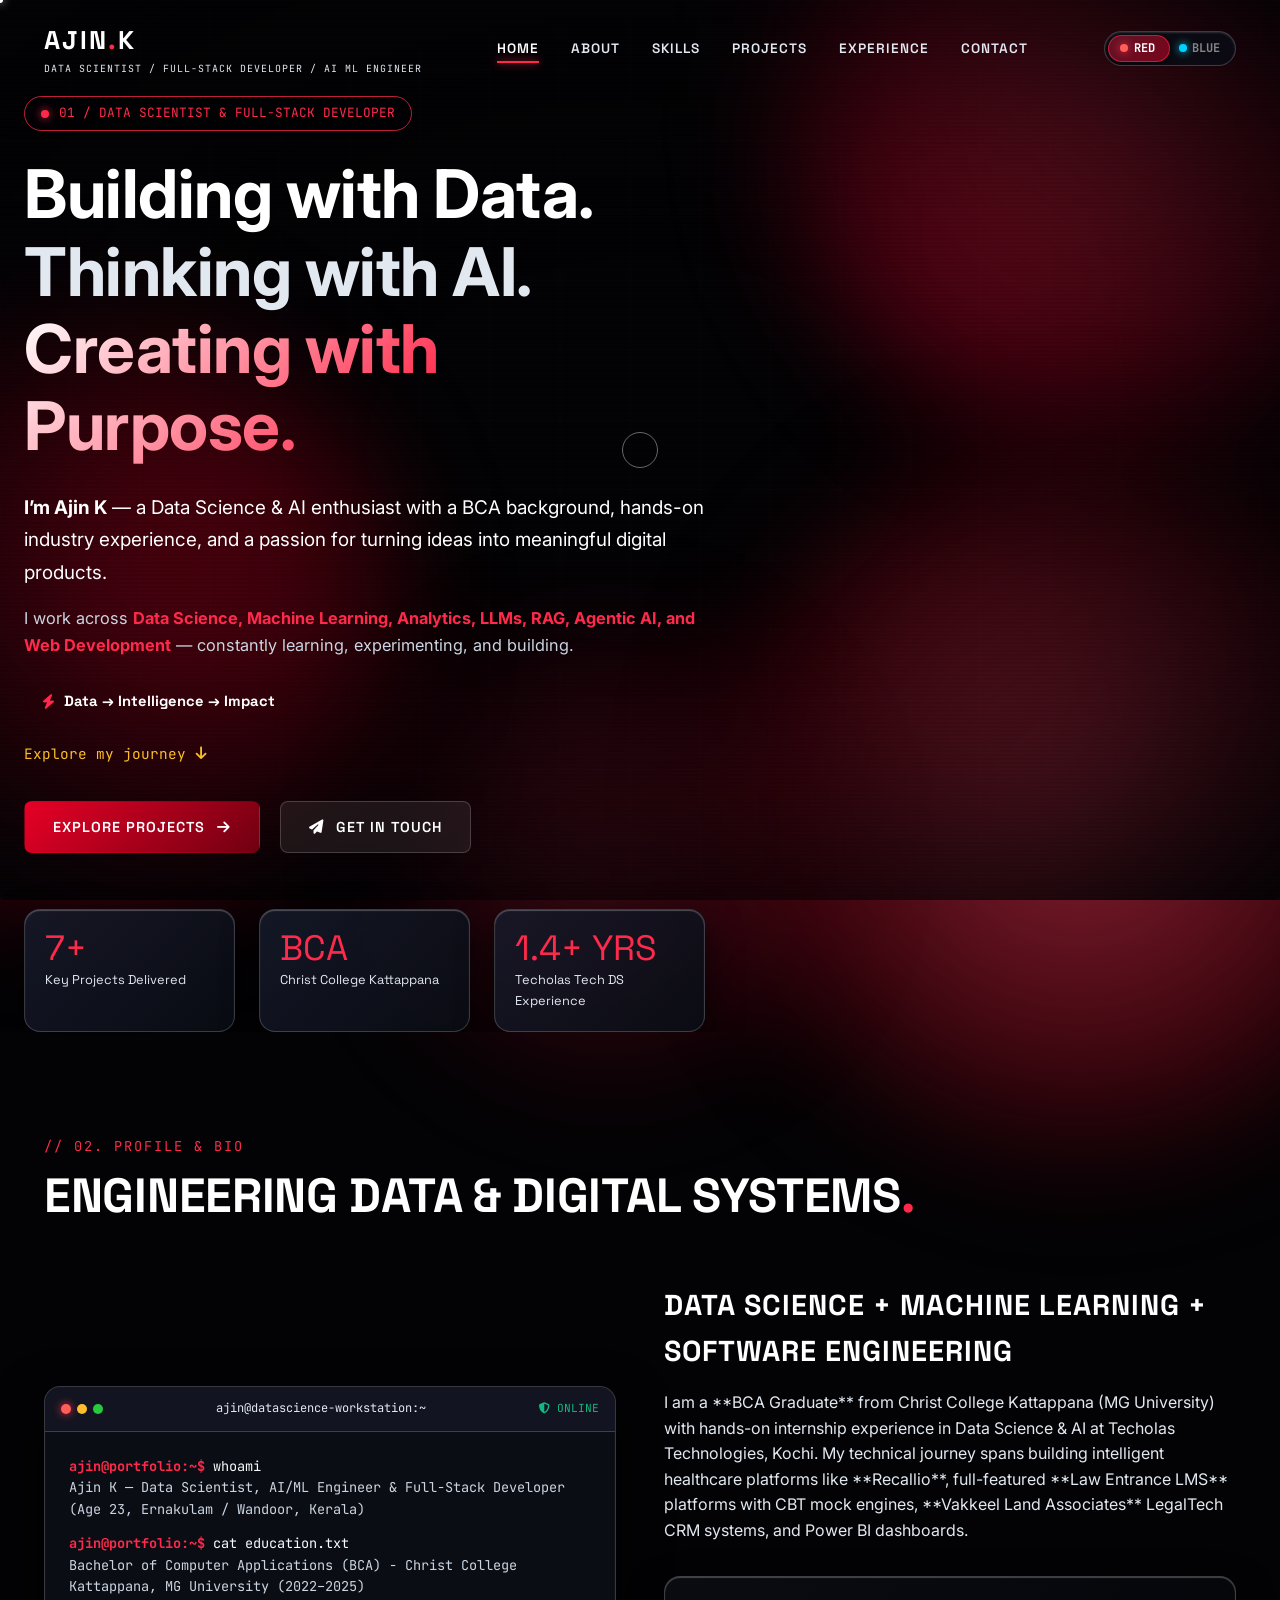
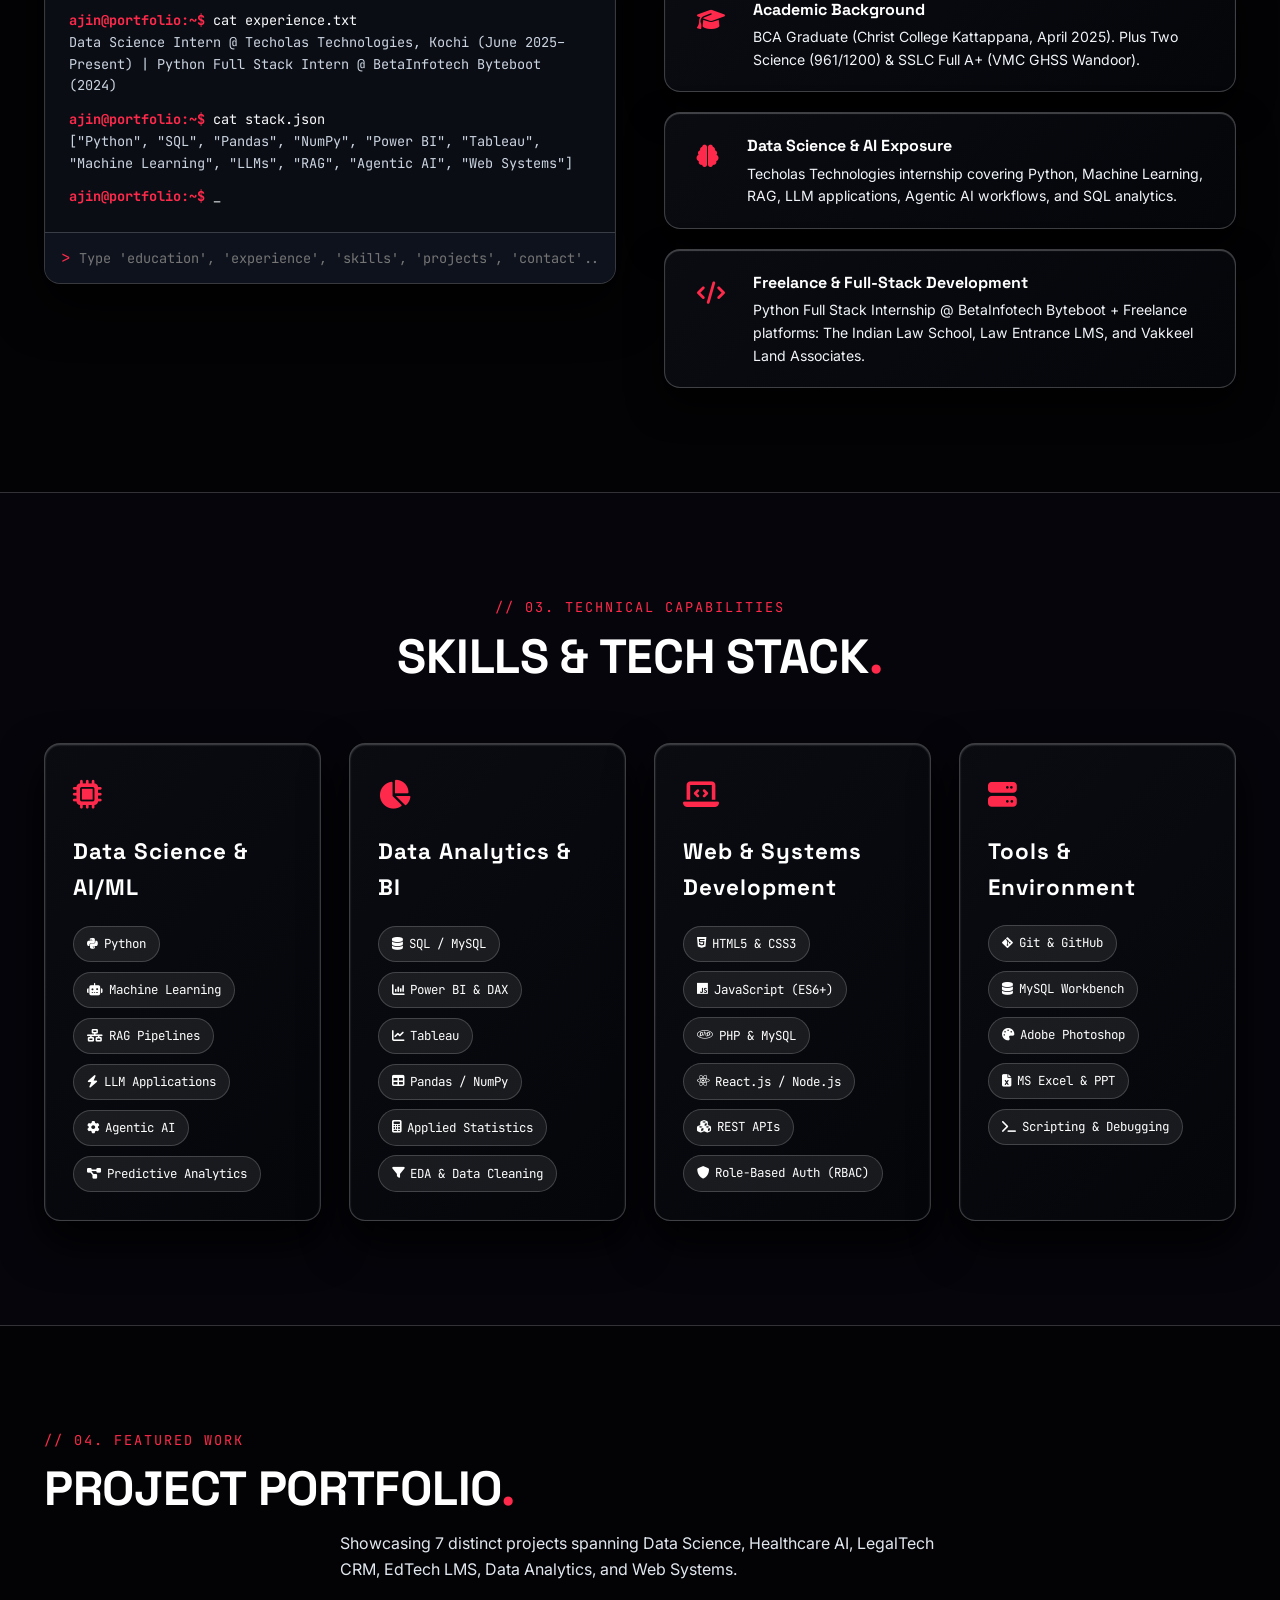
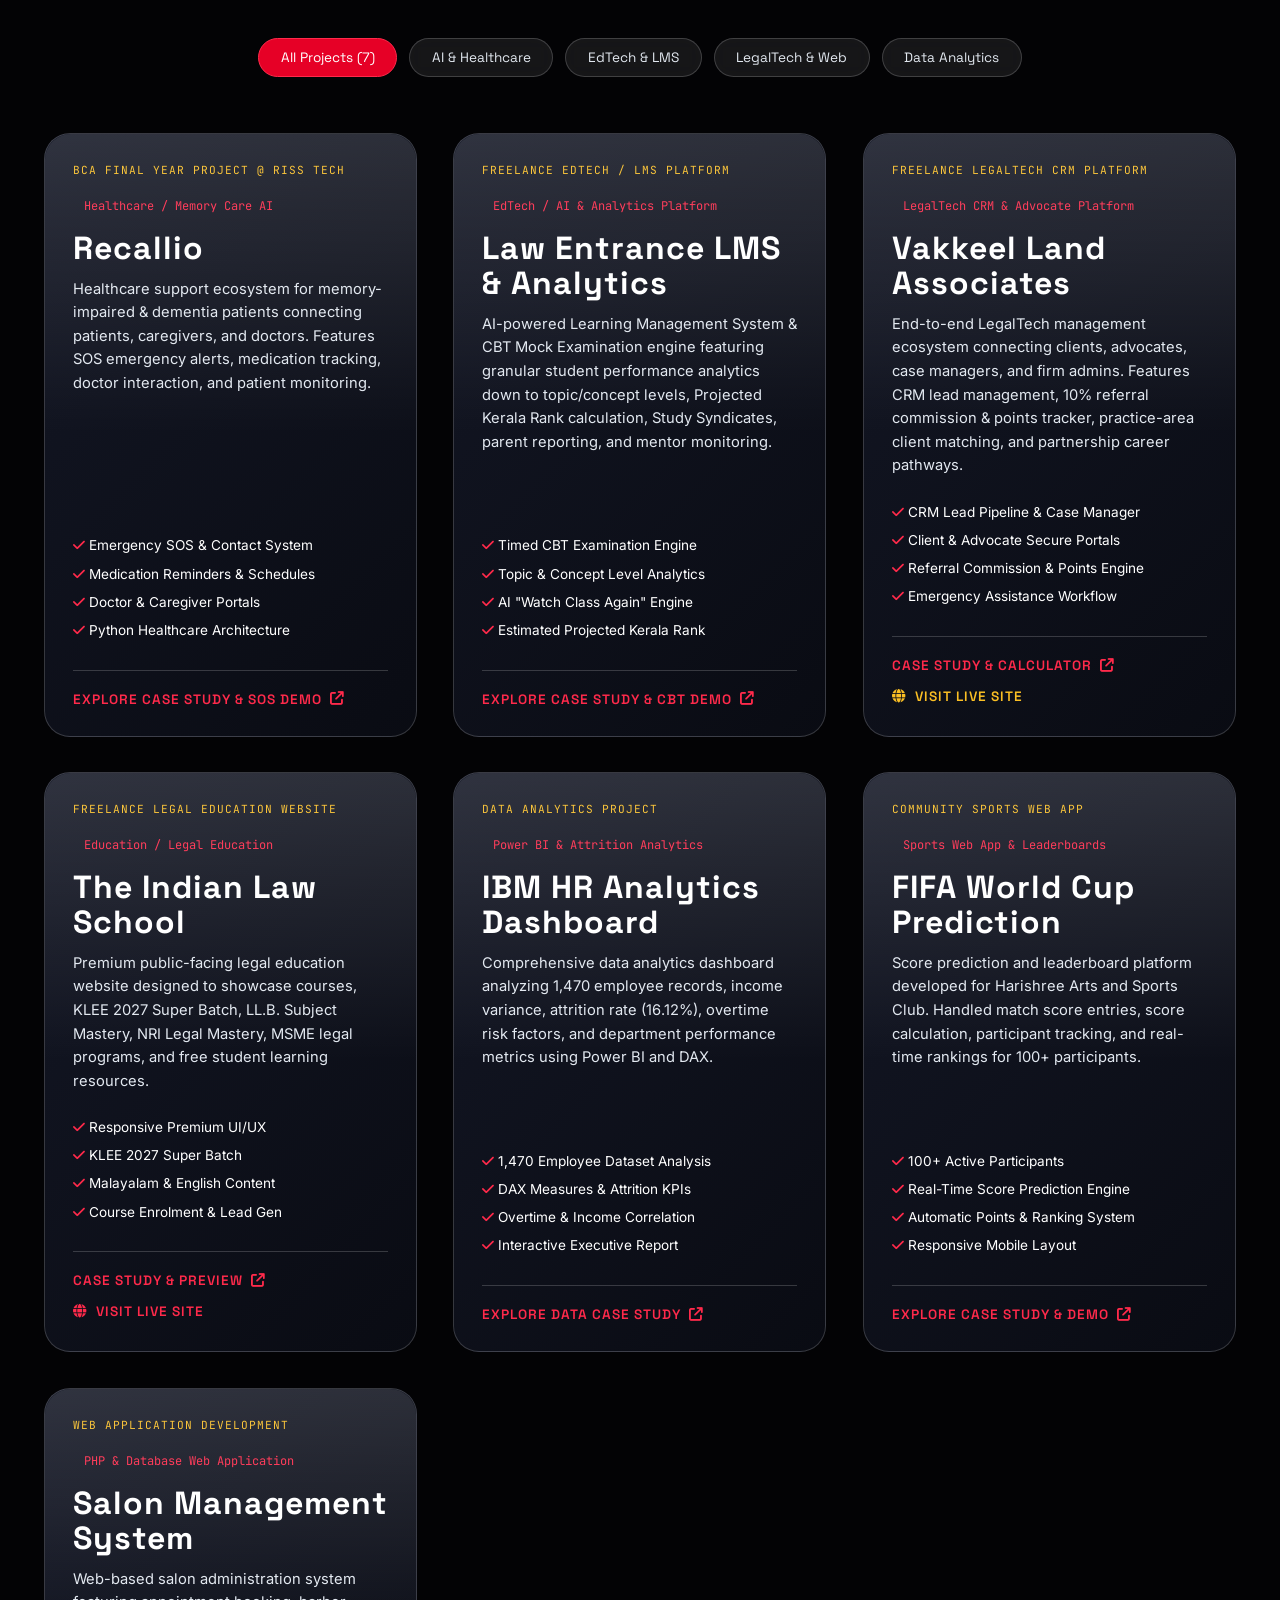
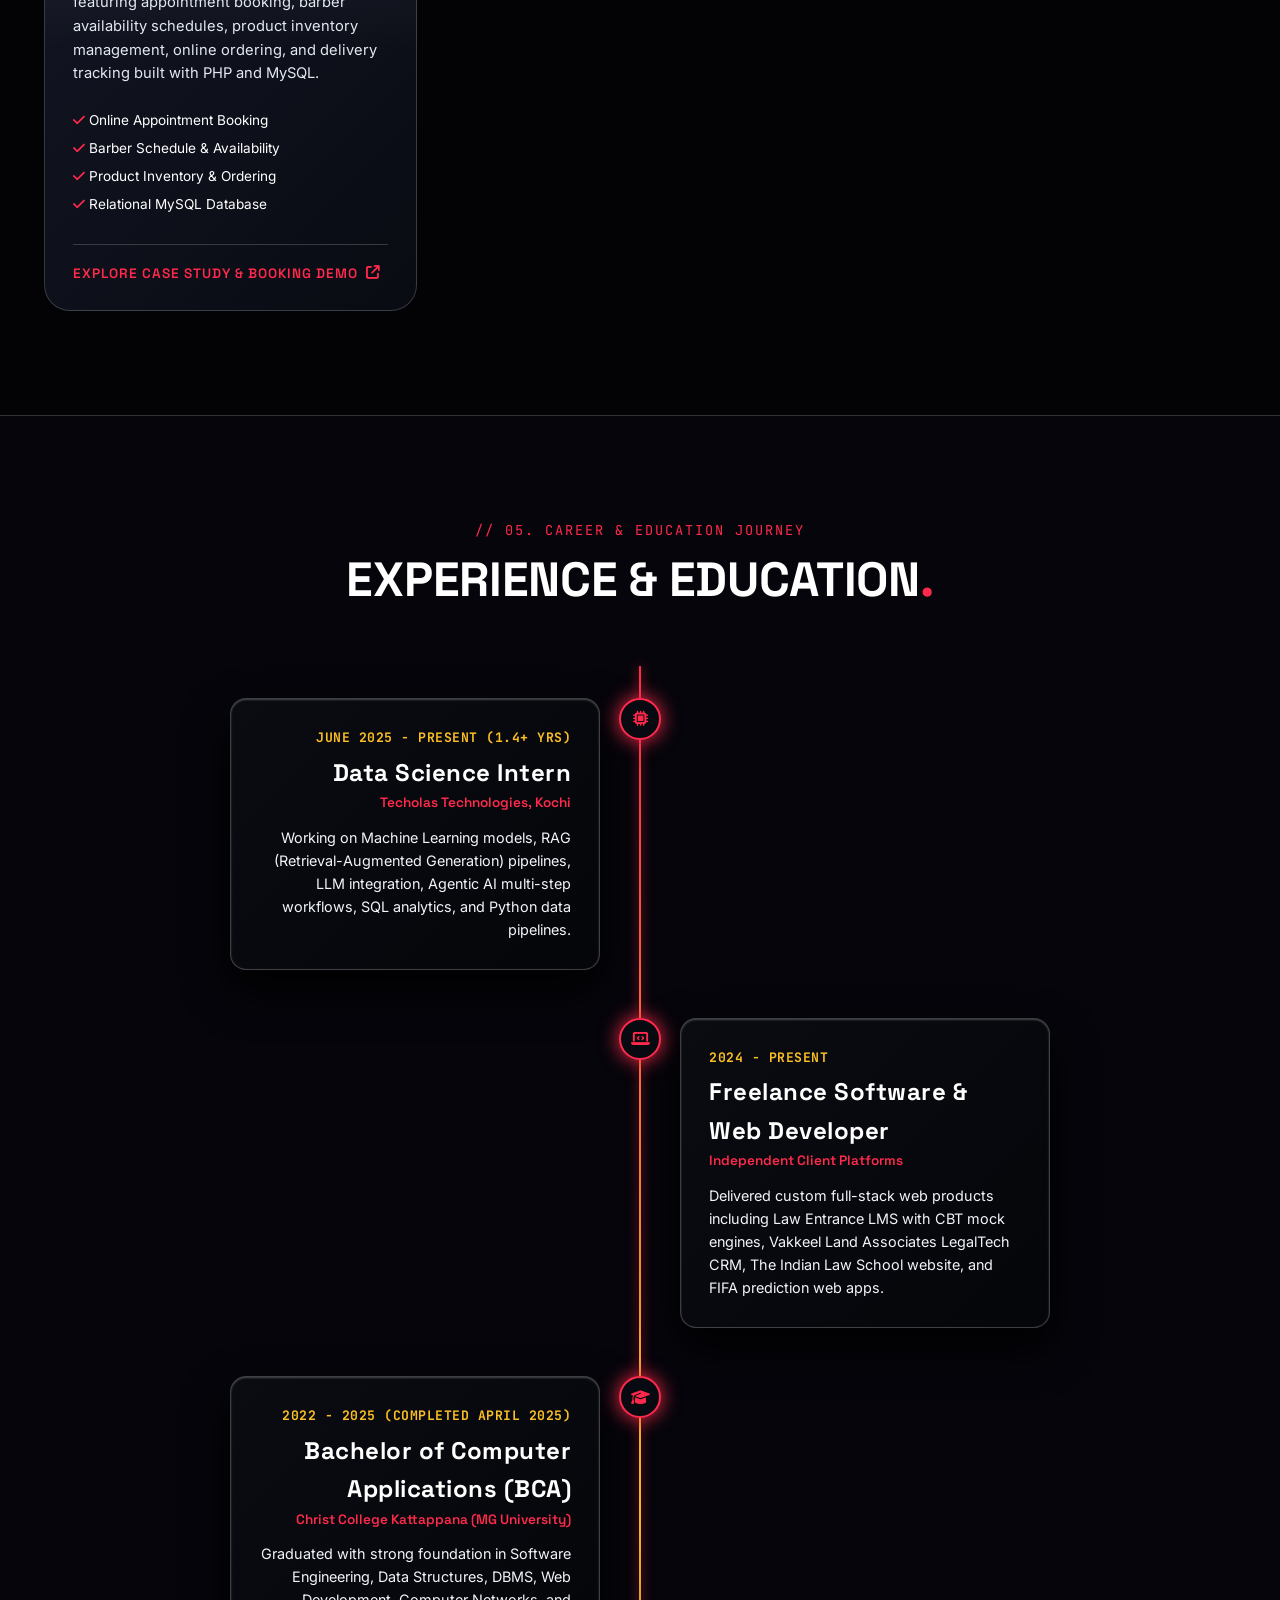
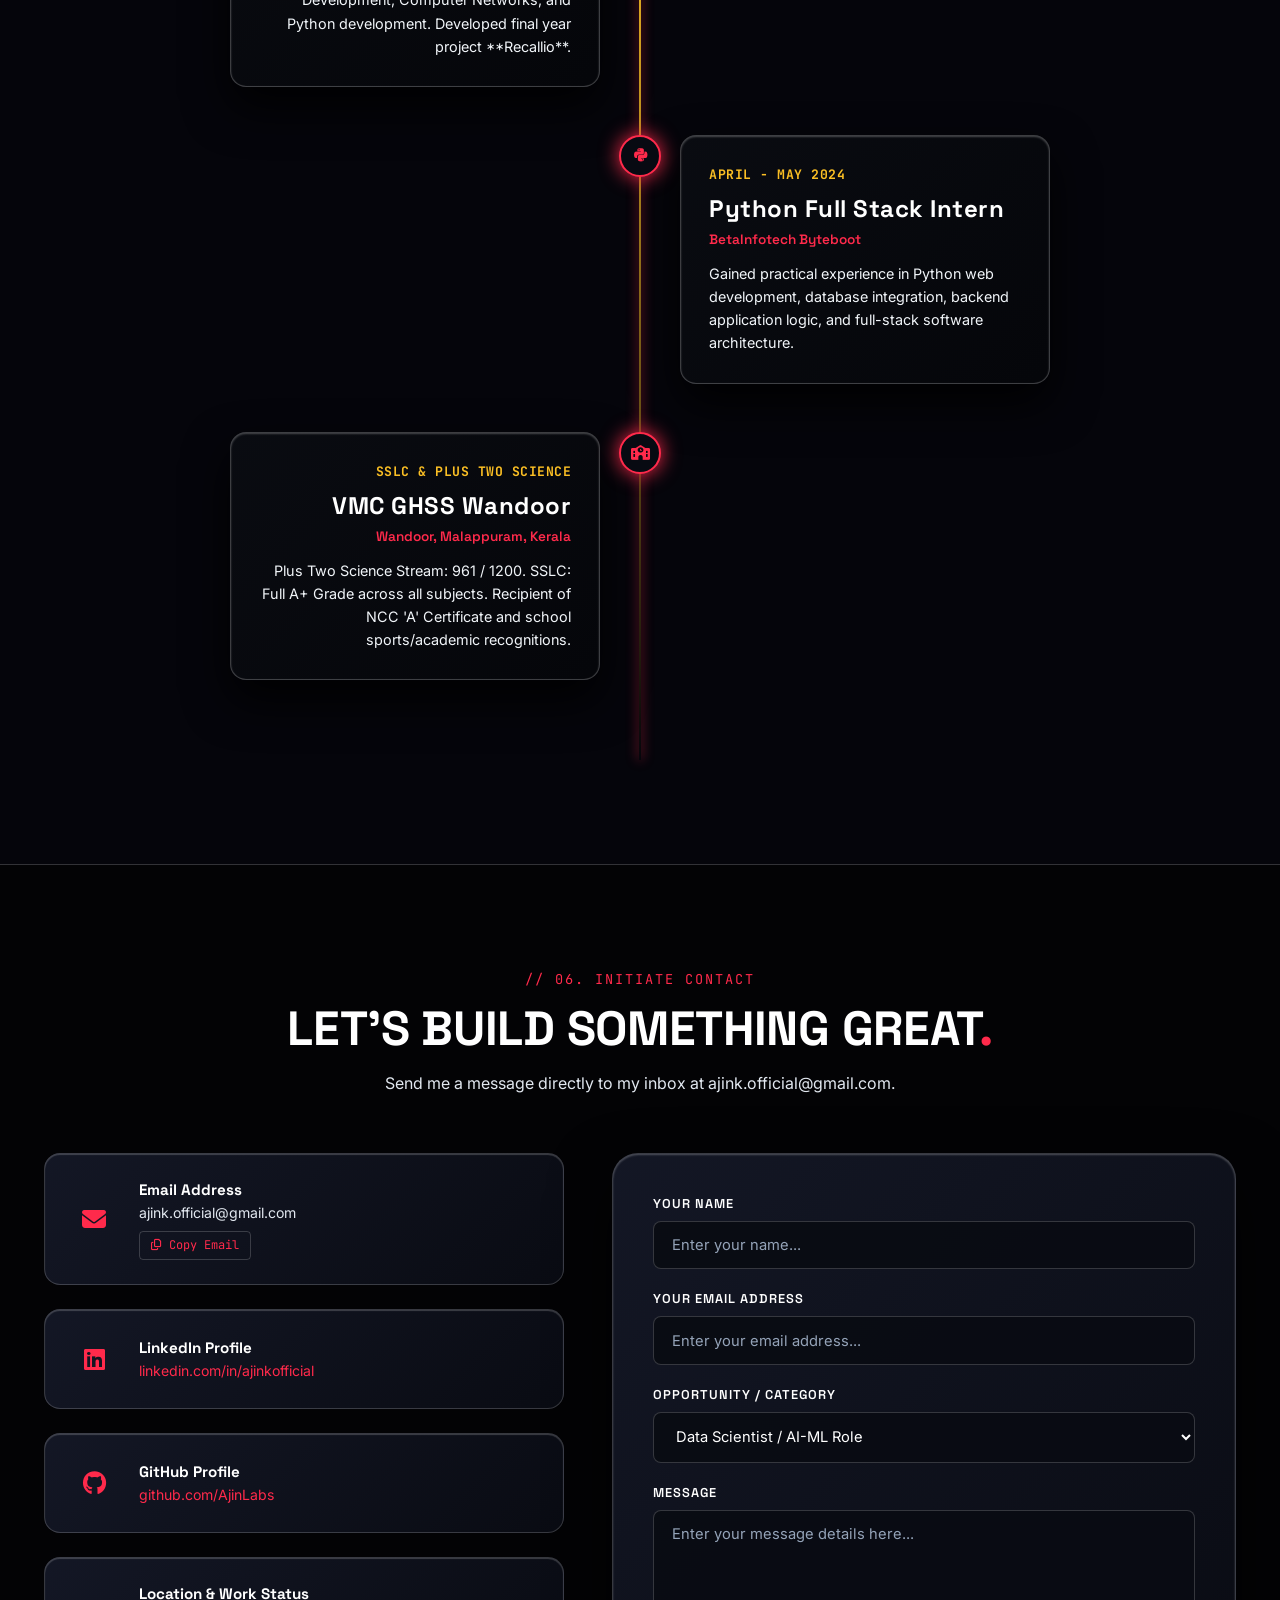
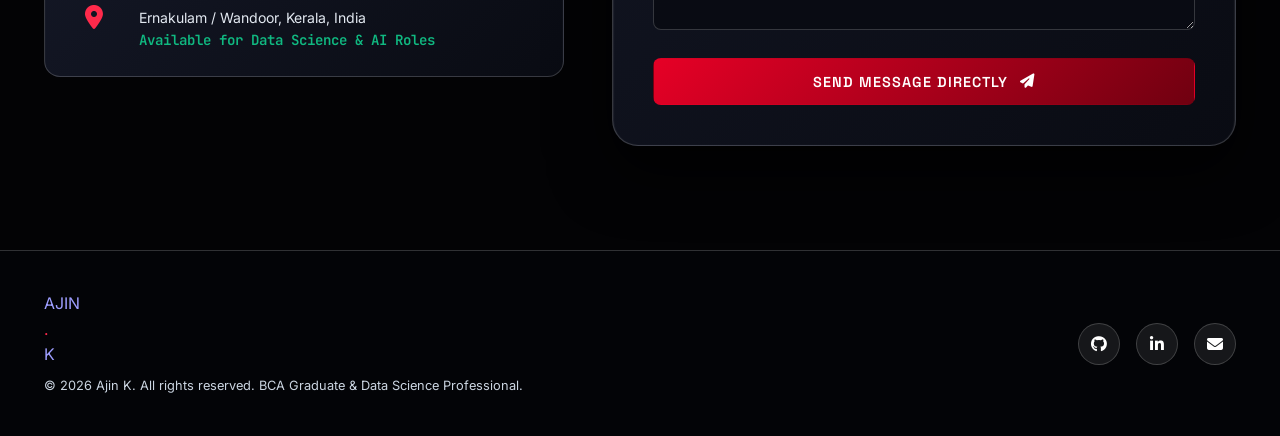
==== commit 671401e9: "Add files via upload" ====
--- a/index.html
+++ b/index.html
@@ -94,13 +94,11 @@
       </nav>
 
       <div class="nav-actions">
-        <!-- Audio Synth Toggle -->
-        <button id="sound-toggle" class="icon-btn" title="Toggle UI Sound FX" data-magnetic>
-          <i class="fa-solid fa-volume-xmark" id="sound-icon"></i>
-        </button>
-        <!-- Glassmorphism Theme Toggle (Red / Blue) -->
-        <button id="theme-toggle" class="lang-btn" data-magnetic title="Switch Glassmorphism Theme (Red / Blue)">
-          <i class="fa-solid fa-palette"></i> <span id="theme-text">RED / BLUE</span>
+        <!-- Dual Red / Blue Glassmorphism Theme Switch -->
+        <button id="theme-toggle" class="glass-theme-switch" aria-label="Toggle Theme (Red / Blue)" data-magnetic>
+          <span class="switch-side side-red active" title="Red Theme"><span class="dot-red"></span> RED</span>
+          <span class="switch-side side-blue" title="Blue Theme"><span class="dot-blue"></span> BLUE</span>
+          <span class="switch-slider"></span>
         </button>
         <!-- Mobile Drawer Toggle -->
         <button class="hamburger" id="hamburger" aria-label="Toggle Menu" data-magnetic>
--- a/styles.css
+++ b/styles.css
@@ -1,1730 +1,1745 @@
-/* ==========================================================================
-   AJIN K - PREMIUM HIGH-CONTRAST OBSIDIAN GLASSMORPHIC DESIGN SYSTEM
-   ========================================================================== */
-
-:root {
-  --bg: #030305;
-  --surface: #06070d;
-  --glass-bg: linear-gradient(135deg, rgba(22, 26, 42, 0.88) 0%, rgba(10, 12, 20, 0.94) 100%);
-  --glass-border: rgba(255, 255, 255, 0.18);
-  --glass-border-hover: rgba(255, 42, 75, 0.75);
-  
-  --accent-red: #e60026;
-  --bright-red: #ff2a4b;
-  --deep-red: #700010;
-  --accent-gold: #fbbf24;
-  --navy-blue: #0b192c;
-  --cyan-glow: #00f0ff;
-  --green-glow: #10b981;
-  
-  --orb-1-bg: radial-gradient(circle, #ff2a4b 0%, #a0001d 55%, transparent 80%);
-  --orb-2-bg: radial-gradient(circle, #e60026 0%, #700010 60%, transparent 80%);
-  --orb-3-bg: radial-gradient(circle, #ff3b5c 0%, #50000a 65%, transparent 80%);
-  --orb-4-bg: radial-gradient(circle, rgba(255, 42, 75, 0.45) 0%, rgba(160, 0, 29, 0.3) 60%, transparent 80%);
-  
-  --text: #ffffff;
-  --text-muted: #e2e8f0;
-  --text-dim: #cbd5e1;
-  
-  --font-heading: 'Space Grotesk', 'Inter', sans-serif;
-  --font-serif: 'Cormorant Garamond', serif;
-  --font-body: 'Inter', -apple-system, BlinkMacSystemFont, sans-serif;
-  --font-mono: 'JetBrains Mono', monospace;
-  --font-display: 'Space Grotesk', sans-serif;
-  
-  --transition-fast: 0.2s cubic-bezier(0.16, 1, 0.3, 1);
-  --transition-smooth: 0.4s cubic-bezier(0.16, 1, 0.3, 1);
-  --radius-sm: 8px;
-  --radius-md: 16px;
-  --radius-lg: 26px;
-}
-
-/* BLUE & BLACK GLASSMORPHIC THEME (MATCHING USER REFERENCE IMAGE 2) */
-[data-theme="blue"] {
-  --bg: #020712;
-  --surface: #050e1f;
-  --glass-bg: linear-gradient(135deg, rgba(10, 25, 50, 0.88) 0%, rgba(4, 12, 28, 0.94) 100%);
-  --glass-border: rgba(255, 255, 255, 0.18);
-  --glass-border-hover: rgba(0, 210, 255, 0.75);
-  
-  --accent-red: #0077ff;
-  --bright-red: #00d2ff;
-  --deep-red: #0033aa;
-  --accent-gold: #00e5ff;
-  --green-glow: #00f0ff;
-  
-  --orb-1-bg: radial-gradient(circle, #00d2ff 0%, #0055cc 55%, transparent 80%);
-  --orb-2-bg: radial-gradient(circle, #0088ff 0%, #002277 60%, transparent 80%);
-  --orb-3-bg: radial-gradient(circle, #00e5ff 0%, #001144 65%, transparent 80%);
-  --orb-4-bg: radial-gradient(circle, rgba(0, 210, 255, 0.45) 0%, rgba(0, 85, 204, 0.3) 60%, transparent 80%);
-}
-
-/* Base Resets */
-*, *::before, *::after {
-  box-sizing: border-box;
-  margin: 0;
-  padding: 0;
-}
-
-html {
-  scroll-behavior: smooth;
-  color-scheme: dark;
-  font-family: var(--font-body);
-  background-color: var(--bg);
-  color: var(--text);
-  overflow-x: hidden;
-  touch-action: manipulation;
-}
-
-body {
-  position: relative;
-  min-height: 100vh;
-  line-height: 1.6;
-  background-color: var(--bg);
-  cursor: default;
-  -webkit-font-smoothing: antialiased;
-}
-
-/* Scrollbar */
-::-webkit-scrollbar {
-  width: 8px;
-}
-::-webkit-scrollbar-track {
-  background: var(--bg);
-}
-::-webkit-scrollbar-thumb {
-  background: rgba(196, 0, 36, 0.5);
-  border-radius: 4px;
-}
-::-webkit-scrollbar-thumb:hover {
-  background: var(--bright-red);
-}
-
-/* Selection */
-::selection {
-  background: var(--bright-red);
-  color: #fff;
-}
-
-/* ==========================================================================
-   4-SECOND INTRO SPLASH OVERLAY (EXACT MATCH FOR USER IMAGE 4)
-   ========================================================================== */
-.intro-splash-overlay {
-  position: fixed;
-  inset: 0;
-  z-index: 10000;
-  background: #030305;
-  display: flex;
-  align-items: center;
-  justify-content: center;
-  padding: 1.5rem;
-  transition: opacity 0.8s cubic-bezier(0.16, 1, 0.3, 1), transform 0.8s cubic-bezier(0.16, 1, 0.3, 1);
-}
-.intro-splash-overlay.fade-out {
-  opacity: 0;
-  transform: scale(1.05);
-  pointer-events: none;
-}
-
-.intro-card-glass {
-  background: linear-gradient(135deg, rgba(22, 26, 42, 0.95) 0%, rgba(10, 12, 20, 0.98) 100%);
-  border: 1px solid rgba(255, 255, 255, 0.28);
-  border-radius: 32px;
-  width: 100%;
-  max-width: 520px;
-  padding: 2.5rem 2.25rem;
-  backdrop-filter: blur(40px) saturate(200%);
-  box-shadow: inset 0 1px 2px rgba(255, 255, 255, 0.35), 0 30px 80px rgba(0, 0, 0, 0.9), 0 0 50px rgba(208, 0, 39, 0.35);
-  display: flex;
-  flex-direction: column;
-  justify-content: space-between;
-  min-height: 520px;
-  position: relative;
-  overflow: hidden;
-  animation: introZoomIn 0.8s cubic-bezier(0.16, 1, 0.3, 1) forwards;
-}
-@keyframes introZoomIn {
-  0% { opacity: 0; transform: scale(0.92); }
-  100% { opacity: 1; transform: scale(1); }
-}
-
-.intro-top-bar {
-  display: flex;
-  justify-content: space-between;
-  align-items: center;
-  font-family: var(--font-mono);
-  font-size: 0.78rem;
-  color: #e2e8f0;
-  letter-spacing: 0.5px;
-}
-
-.intro-body-content {
-  margin: 1.75rem 0;
-}
-
-.intro-heading {
-  font-family: var(--font-body);
-  font-size: clamp(2.8rem, 8vw, 3.8rem);
-  font-weight: 800;
-  color: #ffffff;
-  line-height: 1.05;
-  letter-spacing: -1px;
-}
-.intro-name-red {
-  color: var(--bright-red);
-}
-
-.intro-accent-line {
-  width: 45px;
-  height: 4px;
-  background: var(--bright-red);
-  border-radius: 2px;
-  margin: 1.25rem 0 1.75rem;
-  box-shadow: 0 0 10px var(--bright-red);
-}
-
-.intro-roles-list {
-  display: flex;
-  flex-direction: column;
-  gap: 0.85rem;
-}
-
-.intro-role-chip {
-  display: flex;
-  align-items: center;
-  gap: 1rem;
-  background: rgba(255, 255, 255, 0.08);
-  border: 1px solid rgba(255, 255, 255, 0.2);
-  padding: 0.75rem 1.1rem;
-  border-radius: var(--radius-md);
-  backdrop-filter: blur(15px);
-  font-family: var(--font-display);
-  font-weight: 700;
-  font-size: 0.9rem;
-  letter-spacing: 1px;
-  color: #ffffff;
-}
-.role-icon-box {
-  width: 38px;
-  height: 38px;
-  border-radius: 10px;
-  background: rgba(255, 255, 255, 0.1);
-  border: 1px solid rgba(255, 255, 255, 0.25);
-  display: flex;
-  align-items: center;
-  justify-content: center;
-  color: var(--bright-red);
-  font-size: 1rem;
-}
-
-.intro-bottom-bar {
-  display: flex;
-  justify-content: space-between;
-  align-items: center;
-  font-family: var(--font-mono);
-  font-size: 0.72rem;
-  color: #cbd5e1;
-  letter-spacing: 1px;
-  border-top: 1px solid rgba(255, 255, 255, 0.15);
-  padding-top: 1.25rem;
-}
-
-/* ==========================================================================
-   DEEP RED CIRCULAR ORBS (MATCHING USER REFERENCE IMAGES 1, 2, 3, 4, 5)
-   ========================================================================== */
-.ambient-orb-1, .ambient-orb-2, .ambient-orb-3, .ambient-orb-4, .red-orb {
-  position: fixed;
-  border-radius: 50%;
-  pointer-events: none;
-  z-index: 0;
-  opacity: 0.55;
-  filter: blur(60px);
-}
-.ambient-orb-1, .orb-top {
-  width: 650px;
-  height: 650px;
-  top: -200px;
-  right: -150px;
-  background: var(--orb-1-bg);
-  animation: orbFloat1 12s ease-in-out infinite alternate;
-}
-.ambient-orb-2, .orb-center {
-  width: 600px;
-  height: 600px;
-  top: 35%;
-  left: -200px;
-  background: var(--orb-2-bg);
-  animation: orbFloat2 16s ease-in-out infinite alternate;
-}
-.ambient-orb-3, .orb-bottom {
-  width: 700px;
-  height: 700px;
-  bottom: -250px;
-  right: -150px;
-  background: var(--orb-3-bg);
-  animation: orbFloat3 14s ease-in-out infinite alternate;
-}
-.ambient-orb-4 {
-  width: 450px;
-  height: 450px;
-  top: 70%;
-  left: 30%;
-  background: var(--orb-4-bg);
-  animation: orbFloat1 18s ease-in-out infinite alternate;
-}
-
-@keyframes orbFloat1 {
-  0% { transform: translate(0, 0) scale(1); }
-  50% { transform: translate(45px, -35px) scale(1.08); }
-  100% { transform: translate(-25px, 30px) scale(0.96); }
-}
-@keyframes orbFloat2 {
-  0% { transform: translate(0, 0) scale(1); }
-  50% { transform: translate(-35px, 40px) scale(1.1); }
-  100% { transform: translate(30px, -20px) scale(0.95); }
-}
-@keyframes orbFloat3 {
-  0% { transform: translate(0, 0) scale(1); }
-  50% { transform: translate(40px, 30px) scale(1.05); }
-  100% { transform: translate(-30px, -40px) scale(0.98); }
-}
-
-/* Top Viewport Scroll Progress Bar */
-#progress-bar {
-  position: fixed;
-  top: 0;
-  left: 0;
-  height: 3px;
-  width: 0%;
-  background: linear-gradient(90deg, var(--accent-red), var(--bright-red), var(--accent-gold));
-  z-index: 9999;
-  box-shadow: 0 0 12px var(--bright-red);
-  transition: width 0.1s linear;
-}
-
-/* Dynamic Spotlight & Overlays */
-#cine-glow {
-  position: fixed;
-  inset: 0;
-  pointer-events: none;
-  z-index: 2;
-  background: radial-gradient(650px circle at var(--mouse-x, 50%) var(--mouse-y, 50%), rgba(208, 0, 39, 0.15), transparent 70%);
-  transition: background 0.05s linear;
-}
-
-.cine-vignette {
-  position: fixed;
-  inset: 0;
-  pointer-events: none;
-  z-index: 3;
-  background: radial-gradient(ellipse at center, transparent 30%, rgba(3, 3, 5, 0.94) 100%);
-}
-
-.cine-scan {
-  position: fixed;
-  inset: 0;
-  pointer-events: none;
-  z-index: 4;
-  background: linear-gradient(rgba(18, 16, 16, 0) 50%, rgba(0, 0, 0, 0.2) 50%);
-  background-size: 100% 4px;
-  opacity: 0.25;
-}
-
-/* Custom Lerp Cursor */
-#custom-cursor {
-  position: fixed;
-  width: 38px;
-  height: 38px;
-  border: 1px solid rgba(255, 59, 92, 0.7);
-  border-radius: 50%;
-  pointer-events: none;
-  z-index: 9998;
-  transform: translate(-50%, -50%);
-  transition: width 0.2s, height 0.2s, border-color 0.2s, background-color 0.2s;
-  mix-blend-mode: difference;
-}
-
-#cursor-dot {
-  position: fixed;
-  width: 6px;
-  height: 6px;
-  background: var(--bright-red);
-  border-radius: 50%;
-  pointer-events: none;
-  z-index: 9999;
-  transform: translate(-50%, -50%);
-  box-shadow: 0 0 10px var(--bright-red);
-}
-
-body.cursor-hover #custom-cursor {
-  width: 58px;
-  height: 58px;
-  border-color: var(--accent-gold);
-  background: rgba(251, 191, 36, 0.12);
-}
-
-@media (hover: none) or (pointer: coarse) {
-  #custom-cursor, #cursor-dot { display: none !important; }
-}
-
-/* Background Canvas */
-#hero-canvas {
-  position: fixed;
-  inset: 0;
-  width: 100%;
-  height: 100%;
-  z-index: 1;
-  pointer-events: none;
-}
-
-/* Layout Containers */
-.container {
-  max-width: 1240px;
-  margin: 0 auto;
-  padding: 0 1.5rem;
-  position: relative;
-  z-index: 10;
-}
-
-.section-padding {
-  padding: 6.5rem 0;
-}
-
-.bg-surface {
-  background: rgba(6, 7, 13, 0.85);
-  border-top: 1px solid var(--glass-border);
-  border-bottom: 1px solid var(--glass-border);
-  backdrop-filter: blur(20px);
-}
-
-.dot {
-  color: var(--bright-red);
-}
-
-.text-red {
-  color: var(--bright-red);
-}
-
-/* Section Header Typography */
-.section-header {
-  margin-bottom: 3.5rem;
-}
-.section-header.text-center {
-  text-align: center;
-}
-.section-subtitle {
-  font-family: var(--font-mono);
-  color: var(--bright-red);
-  font-size: 0.85rem;
-  letter-spacing: 2px;
-  text-transform: uppercase;
-  margin-bottom: 0.5rem;
-  display: block;
-}
-.section-title {
-  font-family: var(--font-heading);
-  font-size: clamp(2rem, 4.5vw, 3rem);
-  letter-spacing: -0.3px;
-  text-transform: none;
-  font-weight: 700;
-  color: #ffffff;
-  line-height: 1.25;
-}
-.section-desc {
-  color: #e2e8f0;
-  max-width: 600px;
-  margin: 0.75rem auto 0;
-  font-size: 1rem;
-}
-
-/* Buttons */
-.btn {
-  display: inline-flex;
-  align-items: center;
-  gap: 0.75rem;
-  padding: 0.85rem 1.75rem;
-  font-family: var(--font-display);
-  font-size: 0.9rem;
-  font-weight: 600;
-  letter-spacing: 1px;
-  text-transform: uppercase;
-  border-radius: var(--radius-sm);
-  text-decoration: none;
-  cursor: pointer;
-  transition: var(--transition-fast);
-  border: 1px solid transparent;
-}
-.btn-primary {
-  background: linear-gradient(135deg, var(--accent-red), var(--deep-red));
-  color: #fff;
-  box-shadow: 0 4px 20px rgba(208, 0, 39, 0.45);
-}
-.btn-primary:hover {
-  background: linear-gradient(135deg, var(--bright-red), var(--accent-red));
-  box-shadow: 0 8px 30px rgba(255, 59, 92, 0.65);
-  transform: translateY(-2px);
-}
-.btn-secondary {
-  background: rgba(255, 255, 255, 0.08);
-  border-color: var(--glass-border);
-  color: #ffffff;
-  backdrop-filter: blur(15px);
-}
-.btn-secondary:hover {
-  border-color: var(--bright-red);
-  color: #fff;
-  background: rgba(208, 0, 39, 0.2);
-  transform: translateY(-2px);
-}
-
-/* NAVBAR */
-.navbar {
-  position: fixed;
-  top: 0;
-  left: 0;
-  width: 100%;
-  z-index: 1000;
-  padding: 1.25rem 0;
-  transition: var(--transition-smooth);
-}
-.navbar.scrolled {
-  padding: 0.85rem 0;
-  background: rgba(6, 7, 13, 0.92);
-  backdrop-filter: blur(25px) saturate(180%);
-  border-bottom: 1px solid var(--glass-border);
-}
-.nav-container {
-  max-width: 1240px;
-  margin: 0 auto;
-  padding: 0 1.5rem;
-  display: flex;
-  align-items: center;
-  justify-content: space-between;
-}
-.nav-logo {
-  text-decoration: none;
-  display: flex;
-  flex-direction: column;
-}
-.logo-text {
-  font-family: var(--font-heading);
-  font-size: 1.6rem;
-  font-weight: 700;
-  letter-spacing: 2px;
-  color: #ffffff;
-}
-.logo-sub {
-  font-family: var(--font-mono);
-  font-size: 0.62rem;
-  color: #e2e8f0;
-  letter-spacing: 1px;
-}
-.nav-menu {
-  display: flex;
-  align-items: center;
-  gap: 2rem;
-}
-.nav-link {
-  color: #e2e8f0;
-  text-decoration: none;
-  font-family: var(--font-display);
-  font-size: 0.85rem;
-  font-weight: 600;
-  letter-spacing: 1px;
-  text-transform: uppercase;
-  transition: var(--transition-fast);
-  position: relative;
-}
-.nav-link:hover, .nav-link.active {
-  color: #ffffff;
-}
-.nav-link.active::after {
-  content: '';
-  position: absolute;
-  bottom: -4px;
-  left: 0;
-  width: 100%;
-  height: 2px;
-  background: var(--bright-red);
-  box-shadow: 0 0 8px var(--bright-red);
-}
-
-.nav-actions {
-  display: flex;
-  align-items: center;
-  gap: 1rem;
-}
-.icon-btn, .lang-btn {
-  background: rgba(255, 255, 255, 0.08);
-  border: 1px solid var(--glass-border);
-  color: #ffffff;
-  padding: 0.5rem 0.85rem;
-  border-radius: var(--radius-sm);
-  cursor: pointer;
-  font-family: var(--font-mono);
-  font-size: 0.75rem;
-  transition: var(--transition-fast);
-  backdrop-filter: blur(10px);
-}
-.icon-btn:hover, .lang-btn:hover {
-  border-color: var(--bright-red);
-  color: var(--bright-red);
-  background: rgba(208, 0, 39, 0.2);
-}
-.hamburger {
-  display: none;
-  flex-direction: column;
-  gap: 5px;
-  background: none;
-  border: none;
-  cursor: pointer;
-}
-.hamburger span {
-  width: 24px;
-  height: 2px;
-  background: #ffffff;
-  transition: var(--transition-fast);
-}
-
-/* HERO SECTION */
-.hero-section {
-  position: relative;
-  min-height: 100vh;
-  display: flex;
-  align-items: center;
-  padding-top: 6rem;
-  overflow: hidden;
-}
-.hero-watermark {
-  position: absolute;
-  top: 50%;
-  left: 50%;
-  transform: translate(-50%, -50%);
-  font-family: var(--font-heading);
-  font-size: 22vw;
-  font-weight: 700;
-  color: transparent;
-  -webkit-text-stroke: 2px rgba(208, 0, 39, 0.08);
-  pointer-events: none;
-  white-space: nowrap;
-  user-select: none;
-}
-.hero-container {
-  max-width: 1280px;
-  margin: 0 auto;
-  padding: 0 1.5rem;
-  position: relative;
-  z-index: 10;
-  display: grid;
-  grid-template-columns: 1fr;
-  gap: 3rem;
-  align-items: center;
-}
-@media (min-width: 1024px) {
-  .hero-container {
-    grid-template-columns: 1.15fr 0.85fr;
-  }
-}
-
-/* HERO GLASS VISUAL SHOWCASE CARD */
-.hero-visual-card {
-  position: relative;
-  width: 100%;
-  max-width: 520px;
-  margin: 0 auto;
-  animation: heroFloatCard 6s ease-in-out infinite alternate;
-}
-@keyframes heroFloatCard {
-  0% { transform: translateY(0px); }
-  100% { transform: translateY(-14px); }
-}
-
-.glass-visual-frame {
-  background: linear-gradient(135deg, rgba(22, 26, 42, 0.85) 0%, rgba(10, 12, 20, 0.92) 100%);
-  border: 1px solid rgba(255, 255, 255, 0.22);
-  border-radius: var(--radius-lg);
-  padding: 1.25rem;
-  backdrop-filter: blur(30px) saturate(180%);
-  box-shadow: inset 0 1px 2px rgba(255, 255, 255, 0.25), 0 30px 70px rgba(0, 0, 0, 0.85), 0 0 40px rgba(255, 42, 75, 0.25);
-  transition: var(--transition-smooth);
-}
-.glass-visual-frame:hover {
-  border-color: rgba(255, 59, 92, 0.7);
-  box-shadow: inset 0 1px 3px rgba(255, 255, 255, 0.35), 0 35px 85px rgba(208, 0, 39, 0.45);
-}
-
-.glass-frame-header {
-  display: flex;
-  justify-content: space-between;
-  align-items: center;
-  margin-bottom: 1rem;
-  font-family: var(--font-mono);
-  font-size: 0.75rem;
-  color: var(--text-muted);
-}
-.status-pulse-badge {
-  display: inline-flex;
-  align-items: center;
-  gap: 0.5rem;
-  color: var(--green-glow);
-  font-weight: 600;
-}
-.pulse-dot-green {
-  width: 8px;
-  height: 8px;
-  background: var(--green-glow);
-  border-radius: 50%;
-  box-shadow: 0 0 10px var(--green-glow);
-  animation: pulse 1.5s infinite;
-}
-.frame-tag {
-  color: var(--accent-gold);
-}
-
-.glass-img-container {
-  position: relative;
-  width: 100%;
-  border-radius: var(--radius-md);
-  overflow: hidden;
-  border: 1px solid rgba(255, 255, 255, 0.15);
-  aspect-ratio: 16 / 9;
-}
-.hero-showcase-img {
-  width: 100%;
-  height: 100%;
-  object-fit: cover;
-  display: block;
-  transition: transform 0.6s cubic-bezier(0.16, 1, 0.3, 1);
-}
-.glass-visual-frame:hover .hero-showcase-img {
-  transform: scale(1.06);
-}
-.glass-img-overlay {
-  position: absolute;
-  inset: 0;
-  background: linear-gradient(180deg, rgba(0, 0, 0, 0) 50%, rgba(6, 7, 13, 0.7) 100%);
-  pointer-events: none;
-}
-
-.glass-frame-footer {
-  display: flex;
-  gap: 0.5rem;
-  flex-wrap: wrap;
-  margin-top: 1rem;
-}
-.hero-mini-pill {
-  background: rgba(255, 255, 255, 0.06);
-  border: 1px solid rgba(255, 255, 255, 0.18);
-  padding: 0.35rem 0.75rem;
-  border-radius: 20px;
-  font-family: var(--font-mono);
-  font-size: 0.75rem;
-  color: #ffffff;
-  display: inline-flex;
-  align-items: center;
-  gap: 0.4rem;
-}
-.eyebrow-badge {
-  display: inline-flex;
-  align-items: center;
-  gap: 0.6rem;
-  padding: 0.4rem 1rem;
-  background: rgba(208, 0, 39, 0.22);
-  border: 1px solid var(--glass-border-hover);
-  border-radius: 30px;
-  font-family: var(--font-mono);
-  font-size: 0.8rem;
-  color: var(--bright-red);
-  margin-bottom: 1.5rem;
-  backdrop-filter: blur(15px);
-}
-.pulse-dot {
-  width: 8px;
-  height: 8px;
-  background: var(--bright-red);
-  border-radius: 50%;
-  box-shadow: 0 0 10px var(--bright-red);
-  animation: pulse 1.5s infinite;
-}
-@keyframes pulse {
-  0% { opacity: 1; transform: scale(1); }
-  50% { opacity: 0.4; transform: scale(1.3); }
-  100% { opacity: 1; transform: scale(1); }
-}
-
-.hero-title {
-  font-family: var(--font-body);
-  font-size: clamp(2.4rem, 5.5vw, 4.2rem);
-  line-height: 1.15;
-  letter-spacing: -0.5px;
-  text-transform: none;
-  font-weight: 700;
-  margin-bottom: 1.75rem;
-}
-.hero-title .line-1 {
-  display: block;
-  color: #fff;
-}
-.hero-title .line-2 {
-  display: block;
-  color: #e2e8f0;
-}
-.hero-title .line-3 {
-  display: block;
-  background: linear-gradient(135deg, #ffffff 0%, var(--bright-red) 60%, var(--accent-red) 100%);
-  -webkit-background-clip: text;
-  background-clip: text;
-  -webkit-text-fill-color: transparent;
-}
-
-.hero-user-statement {
-  max-width: 680px;
-  margin-bottom: 2.25rem;
-}
-.hero-main-bio {
-  font-size: 1.18rem;
-  color: #ffffff;
-  line-height: 1.7;
-  margin-bottom: 1rem;
-  font-weight: 400;
-}
-.hero-main-bio strong {
-  color: #ffffff;
-  font-weight: 700;
-}
-.hero-sub-bio {
-  font-size: 1.02rem;
-  color: #cbd5e1;
-  line-height: 1.65;
-  margin-bottom: 1.5rem;
-}
-.hero-sub-bio strong {
-  color: var(--bright-red);
-}
-.tagline-pill {
-  display: inline-flex;
-  align-items: center;
-  gap: 0.6rem;
-  background: rgba(208, 0, 39, 0.18);
-  border: 1px solid rgba(255, 59, 92, 0.45);
-  padding: 0.5rem 1.1rem;
-  border-radius: 30px;
-  font-family: var(--font-display);
-  font-weight: 700;
-  font-size: 0.92rem;
-  color: #ffffff;
-  margin-bottom: 1.25rem;
-  backdrop-filter: blur(10px);
-}
-.tagline-pill i {
-  color: var(--bright-red);
-}
-.explore-journey-badge {
-  display: flex;
-  align-items: center;
-  gap: 0.6rem;
-  font-family: var(--font-mono);
-  font-size: 0.9rem;
-  color: var(--accent-gold);
-  margin-bottom: 1rem;
-}
-.bounce-arrow {
-  animation: arrowBounce 1.5s ease-in-out infinite;
-}
-@keyframes arrowBounce {
-  0%, 100% { transform: translateY(0); }
-  50% { transform: translateY(6px); }
-}
-.hero-ctas {
-  display: flex;
-  gap: 1.25rem;
-  margin-bottom: 3.5rem;
-}
-.hero-metrics {
-  display: grid;
-  grid-template-columns: repeat(auto-fit, minmax(180px, 1fr));
-  gap: 1.5rem;
-  max-width: 700px;
-}
-.metric-card {
-  background: var(--glass-bg);
-  border: 1px solid var(--glass-border);
-  padding: 1.25rem;
-  border-radius: var(--radius-md);
-  backdrop-filter: blur(25px) saturate(180%);
-  box-shadow: inset 0 1px 1px rgba(255, 255, 255, 0.25), 0 15px 35px rgba(0, 0, 0, 0.7);
-  transition: var(--transition-fast);
-}
-.metric-card:hover {
-  border-color: var(--glass-border-hover);
-  transform: translateY(-4px);
-  box-shadow: inset 0 1px 2px rgba(255, 255, 255, 0.35), 0 20px 45px rgba(208, 0, 39, 0.35);
-}
-.metric-num {
-  display: block;
-  font-family: var(--font-heading);
-  font-size: 2.2rem;
-  color: var(--bright-red);
-  line-height: 1;
-}
-.metric-label {
-  font-size: 0.8rem;
-  color: #e2e8f0;
-  font-family: var(--font-display);
-  margin-top: 0.3rem;
-  display: block;
-}
-
-/* ABOUT SECTION & TERMINAL */
-.about-grid {
-  display: grid;
-  grid-template-columns: 1fr 1fr;
-  gap: 3rem;
-  align-items: center;
-}
-.terminal-card {
-  background: rgba(12, 14, 22, 0.94);
-  border: 1px solid var(--glass-border);
-  border-radius: var(--radius-md);
-  overflow: hidden;
-  box-shadow: inset 0 1px 1px rgba(255, 255, 255, 0.2), 0 20px 50px rgba(0, 0, 0, 0.85);
-  backdrop-filter: blur(25px);
-}
-.terminal-header {
-  background: rgba(18, 22, 34, 0.95);
-  padding: 0.75rem 1rem;
-  display: flex;
-  align-items: center;
-  justify-content: space-between;
-  border-bottom: 1px solid var(--glass-border);
-}
-.terminal-dots {
-  display: flex;
-  gap: 6px;
-}
-.terminal-dots span {
-  width: 10px;
-  height: 10px;
-  border-radius: 50%;
-}
-.dot-red { background: #ff5f56; }
-.dot-yellow { background: #ffbd2e; }
-.dot-green { background: #27c93f; }
-.terminal-title {
-  font-family: var(--font-mono);
-  font-size: 0.75rem;
-  color: #e2e8f0;
-}
-.terminal-status {
-  font-family: var(--font-mono);
-  font-size: 0.7rem;
-  color: var(--green-glow);
-}
-.terminal-body {
-  padding: 1.5rem;
-  font-family: var(--font-mono);
-  font-size: 0.85rem;
-  min-height: 250px;
-  color: #f8fafc;
-  line-height: 1.6;
-}
-.term-green { color: var(--bright-red); font-weight: bold; }
-.term-response { color: #cbd5e1; margin-bottom: 0.75rem; }
-.term-cursor { animation: blink 1s infinite; }
-@keyframes blink { 50% { opacity: 0; } }
-
-.terminal-input-bar {
-  display: flex;
-  align-items: center;
-  padding: 0.75rem 1rem;
-  background: rgba(14, 18, 30, 0.95);
-  border-top: 1px solid var(--glass-border);
-  gap: 0.5rem;
-}
-.term-prompt { color: var(--bright-red); font-family: var(--font-mono); }
-#terminal-input {
-  background: none;
-  border: none;
-  color: #fff;
-  font-family: var(--font-mono);
-  font-size: 0.85rem;
-  width: 100%;
-  outline: none;
-}
-
-.about-info .about-heading {
-  font-family: var(--font-heading);
-  font-size: 1.8rem;
-  letter-spacing: 1px;
-  text-transform: uppercase;
-  margin-bottom: 1rem;
-  color: #ffffff;
-}
-.about-info .about-text {
-  color: #e2e8f0;
-  margin-bottom: 2rem;
-  font-size: 1rem;
-}
-.highlight-boxes {
-  display: flex;
-  flex-direction: column;
-  gap: 1.25rem;
-}
-.info-box {
-  display: flex;
-  gap: 1rem;
-  background: linear-gradient(135deg, rgba(10, 12, 18, 0.96) 0%, rgba(5, 6, 10, 0.98) 100%);
-  border: 1px solid rgba(255, 255, 255, 0.22);
-  padding: 1.25rem;
-  border-radius: var(--radius-md);
-  align-items: flex-start;
-  backdrop-filter: blur(25px) saturate(180%);
-  box-shadow: inset 0 1px 1px rgba(255, 255, 255, 0.25), 0 15px 35px rgba(0, 0, 0, 0.85);
-}
-.box-icon {
-  font-size: 1.4rem;
-  color: var(--bright-red);
-  background: rgba(208, 0, 39, 0.2);
-  padding: 0.75rem;
-  border-radius: var(--radius-sm);
-}
-.info-box h4 {
-  font-family: var(--font-display);
-  color: #ffffff;
-  margin-bottom: 0.25rem;
-  font-size: 1rem;
-}
-.info-box p {
-  color: #f1f5f9;
-  font-size: 0.88rem;
-}
-
-/* SKILLS MATRIX */
-.skills-wrapper {
-  display: grid;
-  grid-template-columns: repeat(auto-fit, minmax(260px, 1fr));
-  gap: 1.75rem;
-}
-.skill-category-card {
-  background: linear-gradient(135deg, rgba(10, 12, 18, 0.96) 0%, rgba(5, 6, 10, 0.98) 100%);
-  border: 1px solid rgba(255, 255, 255, 0.22);
-  padding: 1.75rem;
-  border-radius: var(--radius-md);
-  backdrop-filter: blur(30px) saturate(200%);
-  box-shadow: inset 0 1px 2px rgba(255, 255, 255, 0.25), 0 20px 45px rgba(0, 0, 0, 0.9);
-  transition: var(--transition-fast);
-}
-.skill-category-card:hover {
-  border-color: var(--glass-border-hover);
-  transform: translateY(-5px);
-  box-shadow: inset 0 1px 2px rgba(255, 255, 255, 0.35), 0 25px 55px rgba(208, 0, 39, 0.45);
-}
-.category-icon-wrapper {
-  font-size: 1.8rem;
-  color: var(--bright-red);
-  margin-bottom: 1rem;
-}
-.skill-category-card h3 {
-  font-family: var(--font-heading);
-  font-size: 1.4rem;
-  letter-spacing: 1px;
-  color: #ffffff;
-  margin-bottom: 1.25rem;
-}
-.skills-pills {
-  display: flex;
-  flex-wrap: wrap;
-  gap: 0.6rem;
-}
-.skill-chip {
-  background: rgba(255, 255, 255, 0.08);
-  border: 1px solid var(--glass-border);
-  padding: 0.45rem 0.8rem;
-  border-radius: 20px;
-  font-family: var(--font-mono);
-  font-size: 0.78rem;
-  color: #ffffff;
-  display: flex;
-  align-items: center;
-  gap: 0.4rem;
-  transition: var(--transition-fast);
-}
-.skill-chip:hover {
-  border-color: var(--bright-red);
-  color: var(--bright-red);
-  background: rgba(208, 0, 39, 0.22);
-}
-
-/* PROJECTS SECTION & FILTERING */
-.filter-wrapper {
-  display: flex;
-  justify-content: center;
-  flex-wrap: wrap;
-  gap: 0.75rem;
-  margin-bottom: 3.5rem;
-}
-.filter-pill {
-  background: rgba(255, 255, 255, 0.08);
-  border: 1px solid var(--glass-border);
-  color: #e2e8f0;
-  padding: 0.6rem 1.35rem;
-  border-radius: 30px;
-  font-family: var(--font-display);
-  font-size: 0.85rem;
-  cursor: pointer;
-  transition: var(--transition-fast);
-  backdrop-filter: blur(10px);
-}
-.filter-pill:hover, .filter-pill.active {
-  background: var(--accent-red);
-  color: #ffffff;
-  border-color: var(--bright-red);
-  box-shadow: 0 4px 20px rgba(208, 0, 39, 0.5);
-}
-
-.projects-grid {
-  display: grid;
-  grid-template-columns: repeat(auto-fit, minmax(340px, 1fr));
-  gap: 2.25rem;
-}
-
-/* HIGH-CONTRAST OBSIDIAN GLASSMORPHIC PROJECT CARD */
-.project-card {
-  position: relative;
-  border-radius: var(--radius-lg);
-  transition: transform 0.4s cubic-bezier(0.16, 1, 0.3, 1), opacity 0.4s ease;
-  will-change: transform;
-}
-.project-card.hide {
-  display: none;
-}
-
-.card-glass {
-  background: linear-gradient(135deg, rgba(20, 24, 38, 0.94) 0%, rgba(10, 12, 18, 0.97) 100%);
-  border: 1px solid rgba(255, 255, 255, 0.22);
-  border-radius: var(--radius-lg);
-  padding: 1.5rem;
-  height: 100%;
-  display: flex;
-  flex-direction: column;
-  backdrop-filter: blur(35px) saturate(200%);
-  box-shadow: inset 0 1px 2px rgba(255, 255, 255, 0.3), 0 25px 55px rgba(0, 0, 0, 0.8), 0 0 30px rgba(208, 0, 39, 0.2);
-  position: relative;
-  overflow: hidden;
-  transition: border-color 0.3s ease, box-shadow 0.3s ease;
-}
-
-/* Project Card Image Banner */
-.card-image-box {
-  position: relative;
-  width: 100%;
-  height: 200px;
-  border-radius: var(--radius-md);
-  overflow: hidden;
-  margin-bottom: 1.25rem;
-  border: 1px solid rgba(255, 255, 255, 0.15);
-  background: #080a12;
-}
-.card-project-img {
-  width: 100%;
-  height: 100%;
-  object-fit: cover;
-  display: block;
-  transition: transform 0.5s cubic-bezier(0.16, 1, 0.3, 1), filter 0.5s ease;
-}
-.project-card:hover .card-project-img {
-  transform: scale(1.08);
-  filter: brightness(1.08);
-}
-.card-img-badge {
-  position: absolute;
-  top: 0.75rem;
-  left: 0.75rem;
-  background: rgba(10, 12, 18, 0.85);
-  border: 1px solid rgba(255, 59, 92, 0.5);
-  padding: 0.3rem 0.65rem;
-  border-radius: 20px;
-  font-family: var(--font-mono);
-  font-size: 0.7rem;
-  color: var(--bright-red);
-  backdrop-filter: blur(10px);
-  display: inline-flex;
-  align-items: center;
-  gap: 0.4rem;
-  z-index: 2;
-  box-shadow: 0 4px 15px rgba(0, 0, 0, 0.5);
-}
-
-.card-glass::before {
-  content: '';
-  position: absolute;
-  top: 0;
-  left: 0;
-  right: 0;
-  height: 50%;
-  background: linear-gradient(180deg, rgba(255, 255, 255, 0.12) 0%, rgba(255, 255, 255, 0) 100%);
-  pointer-events: none;
-  border-top-left-radius: var(--radius-lg);
-  border-top-right-radius: var(--radius-lg);
-}
-
-.project-card:hover .card-glass {
-  border-color: rgba(255, 59, 92, 0.7);
-  box-shadow: inset 0 1px 3px rgba(255, 255, 255, 0.45), 0 35px 75px rgba(208, 0, 39, 0.5), 0 0 50px rgba(255, 59, 92, 0.35);
-}
-
-.card-badge {
-  font-family: var(--font-mono);
-  font-size: 0.7rem;
-  color: var(--accent-gold);
-  letter-spacing: 1px;
-  margin-bottom: 0.75rem;
-  text-transform: uppercase;
-}
-.card-tag {
-  display: inline-block;
-  background: rgba(208, 0, 39, 0.25);
-  border: 1px solid rgba(255, 59, 92, 0.4);
-  color: var(--bright-red);
-  padding: 0.3rem 0.7rem;
-  border-radius: 6px;
-  font-size: 0.75rem;
-  font-family: var(--font-mono);
-  margin-bottom: 0.6rem;
-}
-.card-title {
-  font-family: var(--font-heading);
-  font-size: 2rem;
-  color: #ffffff;
-  letter-spacing: 1px;
-  margin-bottom: 0.75rem;
-  line-height: 1.1;
-}
-.card-desc {
-  color: #e2e8f0;
-  font-size: 0.92rem;
-  margin-bottom: 1.5rem;
-  flex-grow: 1;
-}
-.card-highlights {
-  display: flex;
-  flex-direction: column;
-  gap: 0.4rem;
-  margin-bottom: 1.75rem;
-  font-size: 0.85rem;
-  color: #ffffff;
-}
-.card-footer {
-  border-top: 1px solid var(--glass-border);
-  padding-top: 1.25rem;
-  display: flex;
-  gap: 0.75rem;
-  flex-wrap: wrap;
-  align-items: center;
-}
-.btn-text {
-  background: none;
-  border: none;
-  color: var(--bright-red);
-  font-family: var(--font-display);
-  font-weight: 600;
-  font-size: 0.85rem;
-  letter-spacing: 1px;
-  cursor: pointer;
-  display: inline-flex;
-  align-items: center;
-  gap: 0.5rem;
-  text-decoration: none;
-  transition: var(--transition-fast);
-}
-.btn-text:hover {
-  color: #ffffff;
-  transform: translateX(4px);
-}
-
-/* BILATERAL TIMELINE */
-.timeline-container {
-  position: relative;
-  max-width: 900px;
-  margin: 0 auto;
-  padding: 2rem 0;
-}
-.timeline-spine {
-  position: absolute;
-  top: 0;
-  bottom: 0;
-  left: 50%;
-  width: 2px;
-  background: linear-gradient(180deg, var(--bright-red), var(--accent-gold), transparent);
-  transform: translateX(-50%);
-  box-shadow: 0 0 12px var(--bright-red);
-}
-
-.timeline-item {
-  position: relative;
-  width: 50%;
-  padding: 0 2.5rem;
-  margin-bottom: 3rem;
-}
-.timeline-item.left {
-  left: 0;
-  text-align: right;
-}
-.timeline-item.right {
-  left: 50%;
-  text-align: left;
-}
-.timeline-node {
-  position: absolute;
-  top: 0;
-  width: 42px;
-  height: 42px;
-  background: #080a12;
-  border: 2px solid var(--bright-red);
-  border-radius: 50%;
-  display: flex;
-  align-items: center;
-  justify-content: center;
-  color: var(--bright-red);
-  font-size: 0.95rem;
-  box-shadow: 0 0 20px var(--bright-red);
-  z-index: 2;
-}
-.timeline-item.left .timeline-node {
-  right: -21px;
-}
-.timeline-item.right .timeline-node {
-  left: -21px;
-}
-
-.timeline-content {
-  background: linear-gradient(135deg, rgba(10, 12, 18, 0.96) 0%, rgba(5, 6, 10, 0.98) 100%);
-  border: 1px solid rgba(255, 255, 255, 0.22);
-  padding: 1.75rem;
-  border-radius: var(--radius-md);
-  backdrop-filter: blur(30px) saturate(200%);
-  box-shadow: inset 0 1px 2px rgba(255, 255, 255, 0.25), 0 20px 45px rgba(0, 0, 0, 0.9);
-  transition: var(--transition-fast);
-}
-.timeline-content:hover {
-  border-color: var(--glass-border-hover);
-  transform: translateY(-4px);
-  box-shadow: inset 0 1px 2px rgba(255, 255, 255, 0.35), 0 25px 55px rgba(208, 0, 39, 0.45);
-}
-.timeline-date {
-  font-family: var(--font-mono);
-  font-size: 0.82rem;
-  color: var(--accent-gold);
-  font-weight: 700;
-  display: block;
-  margin-bottom: 0.35rem;
-  letter-spacing: 0.5px;
-}
-.timeline-content h3 {
-  font-family: var(--font-heading);
-  font-size: 1.5rem;
-  color: #ffffff;
-  letter-spacing: 0.5px;
-}
-.timeline-sub {
-  font-size: 0.85rem;
-  color: var(--bright-red);
-  font-family: var(--font-display);
-  font-weight: 600;
-  display: block;
-  margin-bottom: 0.75rem;
-}
-.timeline-content p {
-  color: #f1f5f9;
-  font-size: 0.9rem;
-  line-height: 1.6;
-}
-
-/* CONTACT SECTION */
-.contact-wrapper {
-  display: grid;
-  grid-template-columns: 1fr 1.2fr;
-  gap: 3rem;
-  align-items: flex-start;
-}
-.contact-info-cards {
-  display: flex;
-  flex-direction: column;
-  gap: 1.5rem;
-}
-.contact-card {
-  background: var(--glass-bg);
-  border: 1px solid var(--glass-border);
-  padding: 1.5rem;
-  border-radius: var(--radius-md);
-  display: flex;
-  gap: 1.25rem;
-  align-items: center;
-  backdrop-filter: blur(25px);
-  box-shadow: inset 0 1px 1px rgba(255, 255, 255, 0.2);
-}
-.contact-icon {
-  font-size: 1.5rem;
-  color: var(--bright-red);
-  background: rgba(208, 0, 39, 0.22);
-  width: 50px;
-  height: 50px;
-  border-radius: var(--radius-sm);
-  display: flex;
-  align-items: center;
-  justify-content: center;
-}
-.contact-card h4 {
-  font-family: var(--font-display);
-  color: #ffffff;
-  font-size: 0.95rem;
-}
-.contact-card p {
-  color: #e2e8f0;
-  font-size: 0.88rem;
-}
-.copy-btn {
-  background: none;
-  border: 1px solid var(--glass-border);
-  color: var(--bright-red);
-  padding: 0.35rem 0.7rem;
-  border-radius: 4px;
-  font-size: 0.75rem;
-  cursor: pointer;
-  margin-top: 0.4rem;
-  font-family: var(--font-mono);
-  transition: var(--transition-fast);
-}
-.copy-btn:hover {
-  background: rgba(208, 0, 39, 0.25);
-  color: #fff;
-}
-.status-badge {
-  color: var(--green-glow);
-  font-weight: 600;
-  font-family: var(--font-mono);
-}
-
-.contact-form-glass {
-  background: var(--glass-bg);
-  border: 1px solid var(--glass-border);
-  padding: 2.5rem;
-  border-radius: var(--radius-lg);
-  backdrop-filter: blur(30px) saturate(180%);
-  box-shadow: inset 0 1px 2px rgba(255, 255, 255, 0.25), 0 25px 60px rgba(0, 0, 0, 0.8);
-}
-.form-group {
-  margin-bottom: 1.25rem;
-}
-.form-group label {
-  display: block;
-  font-family: var(--font-display);
-  font-size: 0.8rem;
-  color: #ffffff;
-  font-weight: 600;
-  margin-bottom: 0.4rem;
-  text-transform: uppercase;
-  letter-spacing: 1px;
-}
-.form-group input, .form-group select, .form-group textarea {
-  width: 100%;
-  background: rgba(10, 12, 20, 0.95);
-  border: 1px solid var(--glass-border);
-  padding: 0.9rem 1.1rem;
-  border-radius: var(--radius-sm);
-  color: #ffffff;
-  font-family: var(--font-body);
-  font-size: 0.92rem;
-  outline: none;
-  transition: var(--transition-fast);
-}
-.form-group input::placeholder, .form-group textarea::placeholder {
-  color: #94a3b8;
-}
-.form-group input:focus, .form-group select:focus, .form-group textarea:focus {
-  border-color: var(--bright-red);
-  box-shadow: 0 0 15px rgba(255, 59, 92, 0.4);
-}
-.w-full {
-  width: 100%;
-  justify-content: center;
-}
-
-/* FOOTER */
-.footer {
-  background: rgba(4, 5, 8, 0.95);
-  border-top: 1px solid var(--glass-border);
-  padding: 2.5rem 0;
-}
-.footer-container {
-  display: flex;
-  justify-content: space-between;
-  align-items: center;
-  flex-wrap: wrap;
-  gap: 1.5rem;
-}
-.footer-left p {
-  color: #cbd5e1;
-  font-size: 0.8rem;
-  margin-top: 0.5rem;
-}
-.footer-socials {
-  display: flex;
-  gap: 1rem;
-}
-.social-link {
-  width: 42px;
-  height: 42px;
-  border-radius: 50%;
-  background: rgba(255, 255, 255, 0.08);
-  border: 1px solid var(--glass-border);
-  color: #ffffff;
-  display: flex;
-  align-items: center;
-  justify-content: center;
-  text-decoration: none;
-  transition: var(--transition-fast);
-}
-.social-link:hover {
-  border-color: var(--bright-red);
-  color: var(--bright-red);
-  background: rgba(208, 0, 39, 0.25);
-  transform: translateY(-3px);
-}
-
-/* MODAL DRAWER FOR CASE STUDIES */
-.modal-overlay {
-  position: fixed;
-  inset: 0;
-  background: rgba(3, 3, 5, 0.92);
-  backdrop-filter: blur(25px);
-  z-index: 2000;
-  display: flex;
-  align-items: center;
-  justify-content: center;
-  opacity: 0;
-  pointer-events: none;
-  transition: opacity 0.3s ease;
-  padding: 1.5rem;
-}
-.modal-overlay.active {
-  opacity: 1;
-  pointer-events: auto;
-}
-.modal-window {
-  background: linear-gradient(135deg, rgba(20, 24, 40, 0.97) 0%, rgba(8, 10, 18, 0.99) 100%);
-  border: 1px solid var(--glass-border-hover);
-  border-radius: var(--radius-lg);
-  width: 100%;
-  max-width: 900px;
-  max-height: 90vh;
-  overflow-y: auto;
-  position: relative;
-  box-shadow: inset 0 1px 2px rgba(255, 255, 255, 0.3), 0 30px 70px rgba(208, 0, 39, 0.4);
-  padding: 2.5rem;
-  backdrop-filter: blur(30px);
-}
-.modal-close {
-  position: absolute;
-  top: 1.5rem;
-  right: 1.5rem;
-  background: rgba(255, 255, 255, 0.1);
-  border: 1px solid var(--glass-border);
-  color: #fff;
-  width: 38px;
-  height: 38px;
-  border-radius: 50%;
-  cursor: pointer;
-  font-size: 1rem;
-  transition: var(--transition-fast);
-}
-.modal-close:hover {
-  background: var(--bright-red);
-  border-color: var(--bright-red);
-}
-
-/* Modal Content & Tabs */
-.modal-header-badge {
-  font-family: var(--font-mono);
-  font-size: 0.75rem;
-  color: var(--accent-gold);
-  letter-spacing: 1px;
-}
-.modal-header-title {
-  font-family: var(--font-heading);
-  font-size: 2.2rem;
-  color: #fff;
-  margin: 0.25rem 0 1rem;
-}
-.modal-tabs {
-  display: flex;
-  gap: 0.75rem;
-  border-bottom: 1px solid var(--glass-border);
-  padding-bottom: 0.75rem;
-  margin-bottom: 1.75rem;
-  overflow-x: auto;
-}
-.tab-btn {
-  background: none;
-  border: none;
-  color: #e2e8f0;
-  font-family: var(--font-display);
-  font-size: 0.85rem;
-  padding: 0.5rem 1rem;
-  border-radius: 4px;
-  cursor: pointer;
-  white-space: nowrap;
-  transition: var(--transition-fast);
-}
-.tab-btn.active {
-  background: rgba(208, 0, 39, 0.25);
-  color: var(--bright-red);
-  border: 1px solid var(--glass-border-hover);
-}
-.tab-content {
-  display: none;
-}
-.tab-content.active {
-  display: block;
-}
-
-/* Interactive Mini Simulators inside Modals */
-.simulator-box {
-  background: rgba(8, 10, 18, 0.95);
-  border: 1px solid var(--glass-border);
-  border-radius: var(--radius-md);
-  padding: 1.5rem;
-  margin-top: 1.5rem;
-}
-.sim-header {
-  display: flex;
-  justify-content: space-between;
-  align-items: center;
-  border-bottom: 1px solid var(--glass-border);
-  padding-bottom: 0.75rem;
-  margin-bottom: 1rem;
-}
-.sim-title {
-  font-family: var(--font-mono);
-  font-size: 0.85rem;
-  color: var(--bright-red);
-}
-
-/* CBT Simulator */
-.cbt-question-box {
-  background: rgba(14, 18, 30, 0.95);
-  border: 1px solid var(--glass-border);
-  padding: 1.25rem;
-  border-radius: var(--radius-sm);
-  margin-bottom: 1rem;
-}
-.cbt-options {
-  display: flex;
-  flex-direction: column;
-  gap: 0.5rem;
-  margin-top: 0.75rem;
-}
-.cbt-option-btn {
-  background: rgba(20, 26, 42, 0.95);
-  border: 1px solid var(--glass-border);
-  color: #ffffff;
-  padding: 0.65rem 1rem;
-  border-radius: 4px;
-  text-align: left;
-  cursor: pointer;
-  font-size: 0.85rem;
-  transition: var(--transition-fast);
-}
-.cbt-option-btn:hover {
-  border-color: var(--bright-red);
-  background: rgba(208, 0, 39, 0.2);
-}
-.cbt-option-btn.selected {
-  border-color: var(--green-glow);
-  background: rgba(16, 185, 129, 0.25);
-  color: var(--green-glow);
-}
-
-/* TOAST NOTIFICATION */
-.toast-notification {
-  position: fixed;
-  bottom: 2rem;
-  right: 2rem;
-  background: rgba(12, 15, 26, 0.98);
-  border: 1px solid var(--glass-border-hover);
-  color: #fff;
-  padding: 1rem 1.5rem;
-  border-radius: var(--radius-md);
-  display: flex;
-  align-items: center;
-  gap: 0.75rem;
-  box-shadow: 0 15px 40px rgba(0, 0, 0, 0.9);
-  z-index: 3000;
-  transform: translateY(100px);
-  opacity: 0;
-  transition: transform 0.3s ease, opacity 0.3s ease;
-  backdrop-filter: blur(20px);
-}
-.toast-notification.show {
-  transform: translateY(0);
-  opacity: 1;
-}
-.toast-notification i {
-  color: var(--bright-red);
-  font-size: 1.2rem;
-}
-
-/* MOBILE RESPONSIVENESS & PERFORMANCE OPTIMIZATIONS */
-@media (max-width: 992px) {
-  .about-grid, .contact-wrapper {
-    grid-template-columns: 1fr;
-  }
-  .timeline-spine {
-    left: 20px;
-  }
-  .timeline-item {
-    width: 100%;
-    padding-left: 3.5rem;
-    padding-right: 0;
-  }
-  .timeline-item.left, .timeline-item.right {
-    left: 0;
-    text-align: left;
-  }
-  .timeline-item.left .timeline-node, .timeline-item.right .timeline-node {
-    left: 0;
-  }
-}
-
-@media (max-width: 768px) {
-  .nav-menu {
-    position: fixed;
-    top: 70px;
-    right: -100%;
-    width: 80%;
-    max-width: 300px;
-    height: calc(100vh - 70px);
-    background: rgba(7, 8, 14, 0.98);
-    backdrop-filter: blur(25px);
-    border-left: 1px solid var(--glass-border);
-    flex-direction: column;
-    padding: 2rem;
-    transition: right 0.3s ease;
-  }
-  .nav-menu.active {
-    right: 0;
-  }
-  .hamburger {
-    display: flex;
-  }
-  .hero-ctas {
-    flex-direction: column;
-  }
-  .modal-window {
-    padding: 1.5rem;
-  }
-  .intro-card-glass {
-    padding: 1.75rem 1.25rem;
-    min-height: 480px;
-  }
-}
+/* ==========================================================================
+   AJIN K - PREMIUM HIGH-CONTRAST OBSIDIAN GLASSMORPHIC DESIGN SYSTEM
+   ========================================================================== */
+
+:root {
+  --bg: #030305;
+  --surface: #06070d;
+  --glass-bg: linear-gradient(135deg, rgba(22, 26, 42, 0.88) 0%, rgba(10, 12, 20, 0.94) 100%);
+  --glass-border: rgba(255, 255, 255, 0.18);
+  --glass-border-hover: rgba(255, 42, 75, 0.75);
+  
+  --accent-red: #e60026;
+  --bright-red: #ff2a4b;
+  --deep-red: #700010;
+  --accent-gold: #fbbf24;
+  --navy-blue: #0b192c;
+  --cyan-glow: #00f0ff;
+  --green-glow: #10b981;
+  
+  --orb-1-bg: radial-gradient(circle, #ff2a4b 0%, #a0001d 55%, transparent 80%);
+  --orb-2-bg: radial-gradient(circle, #e60026 0%, #700010 60%, transparent 80%);
+  --orb-3-bg: radial-gradient(circle, #ff3b5c 0%, #50000a 65%, transparent 80%);
+  --orb-4-bg: radial-gradient(circle, rgba(255, 42, 75, 0.45) 0%, rgba(160, 0, 29, 0.3) 60%, transparent 80%);
+  
+  --text: #ffffff;
+  --text-muted: #e2e8f0;
+  --text-dim: #cbd5e1;
+  
+  --font-heading: 'Space Grotesk', 'Inter', sans-serif;
+  --font-serif: 'Cormorant Garamond', serif;
+  --font-body: 'Inter', -apple-system, BlinkMacSystemFont, sans-serif;
+  --font-mono: 'JetBrains Mono', monospace;
+  --font-display: 'Space Grotesk', sans-serif;
+  
+  --transition-fast: 0.2s cubic-bezier(0.16, 1, 0.3, 1);
+  --transition-smooth: 0.4s cubic-bezier(0.16, 1, 0.3, 1);
+  --radius-sm: 8px;
+  --radius-md: 16px;
+  --radius-lg: 26px;
+}
+
+/* BLUE & BLACK GLASSMORPHIC THEME (MATCHING USER REFERENCE IMAGE 2) */
+[data-theme="blue"] {
+  --bg: #020712;
+  --surface: #050e1f;
+  --glass-bg: linear-gradient(135deg, rgba(10, 25, 50, 0.88) 0%, rgba(4, 12, 28, 0.94) 100%);
+  --glass-border: rgba(255, 255, 255, 0.18);
+  --glass-border-hover: rgba(0, 210, 255, 0.75);
+  
+  --accent-red: #0077ff;
+  --bright-red: #00d2ff;
+  --deep-red: #0033aa;
+  --accent-gold: #00e5ff;
+  --green-glow: #00f0ff;
+  
+  --orb-1-bg: radial-gradient(circle, #00d2ff 0%, #0055cc 55%, transparent 80%);
+  --orb-2-bg: radial-gradient(circle, #0088ff 0%, #002277 60%, transparent 80%);
+  --orb-3-bg: radial-gradient(circle, #00e5ff 0%, #001144 65%, transparent 80%);
+  --orb-4-bg: radial-gradient(circle, rgba(0, 210, 255, 0.45) 0%, rgba(0, 85, 204, 0.3) 60%, transparent 80%);
+}
+
+/* Base Resets */
+*, *::before, *::after {
+  box-sizing: border-box;
+  margin: 0;
+  padding: 0;
+}
+
+html {
+  scroll-behavior: smooth;
+  color-scheme: dark;
+  font-family: var(--font-body);
+  background-color: var(--bg);
+  color: var(--text);
+  overflow-x: hidden;
+  touch-action: manipulation;
+}
+
+body {
+  position: relative;
+  min-height: 100vh;
+  line-height: 1.6;
+  background-color: var(--bg);
+  cursor: default;
+  -webkit-font-smoothing: antialiased;
+}
+
+/* Scrollbar */
+::-webkit-scrollbar {
+  width: 8px;
+}
+::-webkit-scrollbar-track {
+  background: var(--bg);
+}
+::-webkit-scrollbar-thumb {
+  background: rgba(196, 0, 36, 0.5);
+  border-radius: 4px;
+}
+::-webkit-scrollbar-thumb:hover {
+  background: var(--bright-red);
+}
+
+/* Selection */
+::selection {
+  background: var(--bright-red);
+  color: #fff;
+}
+
+/* ==========================================================================
+   4-SECOND INTRO SPLASH OVERLAY (EXACT MATCH FOR USER IMAGE 4)
+   ========================================================================== */
+.intro-splash-overlay {
+  position: fixed;
+  inset: 0;
+  z-index: 10000;
+  background: #030305;
+  display: flex;
+  align-items: center;
+  justify-content: center;
+  padding: 1.5rem;
+  transition: opacity 0.8s cubic-bezier(0.16, 1, 0.3, 1), transform 0.8s cubic-bezier(0.16, 1, 0.3, 1);
+}
+.intro-splash-overlay.fade-out {
+  opacity: 0;
+  transform: scale(1.05);
+  pointer-events: none;
+}
+
+.intro-card-glass {
+  background: linear-gradient(135deg, rgba(22, 26, 42, 0.95) 0%, rgba(10, 12, 20, 0.98) 100%);
+  border: 1px solid rgba(255, 255, 255, 0.28);
+  border-radius: 32px;
+  width: 100%;
+  max-width: 520px;
+  padding: 2.5rem 2.25rem;
+  backdrop-filter: blur(40px) saturate(200%);
+  box-shadow: inset 0 1px 2px rgba(255, 255, 255, 0.35), 0 30px 80px rgba(0, 0, 0, 0.9), 0 0 50px rgba(var(--glow-rgb), 0.35);
+  display: flex;
+  flex-direction: column;
+  justify-content: space-between;
+  min-height: 520px;
+  position: relative;
+  overflow: hidden;
+  animation: introZoomIn 0.8s cubic-bezier(0.16, 1, 0.3, 1) forwards;
+}
+@keyframes introZoomIn {
+  0% { opacity: 0; transform: scale(0.92); }
+  100% { opacity: 1; transform: scale(1); }
+}
+
+.intro-top-bar {
+  display: flex;
+  justify-content: space-between;
+  align-items: center;
+  font-family: var(--font-mono);
+  font-size: 0.78rem;
+  color: #e2e8f0;
+  letter-spacing: 0.5px;
+}
+
+.intro-body-content {
+  margin: 1.75rem 0;
+}
+
+.intro-heading {
+  font-family: var(--font-body);
+  font-size: clamp(2.8rem, 8vw, 3.8rem);
+  font-weight: 800;
+  color: #ffffff;
+  line-height: 1.05;
+  letter-spacing: -1px;
+}
+.intro-name-red {
+  color: var(--bright-red);
+}
+
+.intro-accent-line {
+  width: 45px;
+  height: 4px;
+  background: var(--bright-red);
+  border-radius: 2px;
+  margin: 1.25rem 0 1.75rem;
+  box-shadow: 0 0 10px var(--bright-red);
+}
+
+.intro-roles-list {
+  display: flex;
+  flex-direction: column;
+  gap: 0.85rem;
+}
+
+.intro-role-chip {
+  display: flex;
+  align-items: center;
+  gap: 1rem;
+  background: rgba(255, 255, 255, 0.08);
+  border: 1px solid rgba(255, 255, 255, 0.2);
+  padding: 0.75rem 1.1rem;
+  border-radius: var(--radius-md);
+  backdrop-filter: blur(15px);
+  font-family: var(--font-display);
+  font-weight: 700;
+  font-size: 0.9rem;
+  letter-spacing: 1px;
+  color: #ffffff;
+}
+.role-icon-box {
+  width: 38px;
+  height: 38px;
+  border-radius: 10px;
+  background: rgba(255, 255, 255, 0.1);
+  border: 1px solid rgba(255, 255, 255, 0.25);
+  display: flex;
+  align-items: center;
+  justify-content: center;
+  color: var(--bright-red);
+  font-size: 1rem;
+}
+
+.intro-bottom-bar {
+  display: flex;
+  justify-content: space-between;
+  align-items: center;
+  font-family: var(--font-mono);
+  font-size: 0.72rem;
+  color: #cbd5e1;
+  letter-spacing: 1px;
+  border-top: 1px solid rgba(255, 255, 255, 0.15);
+  padding-top: 1.25rem;
+}
+
+/* ==========================================================================
+   DEEP RED CIRCULAR ORBS (MATCHING USER REFERENCE IMAGES 1, 2, 3, 4, 5)
+   ========================================================================== */
+.ambient-orb-1, .ambient-orb-2, .ambient-orb-3, .ambient-orb-4, .red-orb {
+  position: fixed;
+  border-radius: 50%;
+  pointer-events: none;
+  z-index: 0;
+  opacity: 0.55;
+  filter: blur(60px);
+}
+.ambient-orb-1, .orb-top {
+  width: 650px;
+  height: 650px;
+  top: -200px;
+  right: -150px;
+  background: var(--orb-1-bg);
+  animation: orbFloat1 12s ease-in-out infinite alternate;
+}
+.ambient-orb-2, .orb-center {
+  width: 600px;
+  height: 600px;
+  top: 35%;
+  left: -200px;
+  background: var(--orb-2-bg);
+  animation: orbFloat2 16s ease-in-out infinite alternate;
+}
+.ambient-orb-3, .orb-bottom {
+  width: 700px;
+  height: 700px;
+  bottom: -250px;
+  right: -150px;
+  background: var(--orb-3-bg);
+  animation: orbFloat3 14s ease-in-out infinite alternate;
+}
+.ambient-orb-4 {
+  width: 450px;
+  height: 450px;
+  top: 70%;
+  left: 30%;
+  background: var(--orb-4-bg);
+  animation: orbFloat1 18s ease-in-out infinite alternate;
+}
+
+@keyframes orbFloat1 {
+  0% { transform: translate(0, 0) scale(1); }
+  50% { transform: translate(45px, -35px) scale(1.08); }
+  100% { transform: translate(-25px, 30px) scale(0.96); }
+}
+@keyframes orbFloat2 {
+  0% { transform: translate(0, 0) scale(1); }
+  50% { transform: translate(-35px, 40px) scale(1.1); }
+  100% { transform: translate(30px, -20px) scale(0.95); }
+}
+@keyframes orbFloat3 {
+  0% { transform: translate(0, 0) scale(1); }
+  50% { transform: translate(40px, 30px) scale(1.05); }
+  100% { transform: translate(-30px, -40px) scale(0.98); }
+}
+
+/* Top Viewport Scroll Progress Bar */
+#progress-bar {
+  position: fixed;
+  top: 0;
+  left: 0;
+  height: 3px;
+  width: 0%;
+  background: linear-gradient(90deg, var(--accent-red), var(--bright-red), var(--accent-gold));
+  z-index: 9999;
+  box-shadow: 0 0 12px var(--bright-red);
+  transition: width 0.1s linear;
+}
+
+/* Dynamic Spotlight & Overlays */
+#cine-glow {
+  position: fixed;
+  inset: 0;
+  pointer-events: none;
+  z-index: 2;
+  background: radial-gradient(650px circle at var(--mouse-x, 50%) var(--mouse-y, 50%), rgba(var(--glow-rgb), 0.15), transparent 70%);
+  transition: background 0.05s linear;
+}
+
+.cine-vignette {
+  position: fixed;
+  inset: 0;
+  pointer-events: none;
+  z-index: 3;
+  background: radial-gradient(ellipse at center, transparent 30%, rgba(3, 3, 5, 0.94) 100%);
+}
+
+.cine-scan {
+  position: fixed;
+  inset: 0;
+  pointer-events: none;
+  z-index: 4;
+  background: linear-gradient(rgba(18, 16, 16, 0) 50%, rgba(0, 0, 0, 0.2) 50%);
+  background-size: 100% 4px;
+  opacity: 0.25;
+}
+
+/* Custom Lerp Cursor (Dark Neutral Black Ring on Hover) */
+#custom-cursor {
+  position: fixed;
+  width: 36px;
+  height: 36px;
+  border: 1px solid rgba(255, 255, 255, 0.4);
+  border-radius: 50%;
+  pointer-events: none;
+  z-index: 9998;
+  transform: translate(-50%, -50%);
+  transition: width 0.2s, height 0.2s, border-color 0.2s, background-color 0.2s, box-shadow 0.2s;
+}
+
+#cursor-dot {
+  position: fixed;
+  width: 6px;
+  height: 6px;
+  background: #ffffff;
+  border-radius: 50%;
+  pointer-events: none;
+  z-index: 9999;
+  transform: translate(-50%, -50%);
+  box-shadow: 0 0 10px rgba(255, 255, 255, 0.8);
+}
+
+body.cursor-hover #custom-cursor {
+  width: 48px;
+  height: 48px;
+  border-color: rgba(255, 255, 255, 0.85);
+  background: rgba(0, 0, 0, 0.75);
+  box-shadow: 0 0 20px rgba(0, 0, 0, 0.9);
+}
+
+@media (hover: none) or (pointer: coarse) {
+  #custom-cursor, #cursor-dot { display: none !important; }
+}
+
+/* Background Canvas */
+#hero-canvas {
+  position: fixed;
+  inset: 0;
+  width: 100%;
+  height: 100%;
+  z-index: 1;
+  pointer-events: none;
+}
+
+/* Layout Containers */
+.container {
+  max-width: 1240px;
+  margin: 0 auto;
+  padding: 0 1.5rem;
+  position: relative;
+  z-index: 10;
+}
+
+.section-padding {
+  padding: 6.5rem 0;
+}
+
+.bg-surface {
+  background: rgba(6, 7, 13, 0.85);
+  border-top: 1px solid var(--glass-border);
+  border-bottom: 1px solid var(--glass-border);
+  backdrop-filter: blur(20px);
+}
+
+.dot {
+  color: var(--bright-red);
+}
+
+.text-red {
+  color: var(--bright-red);
+}
+
+/* Section Header Typography */
+.section-header {
+  margin-bottom: 3.5rem;
+}
+.section-header.text-center {
+  text-align: center;
+}
+.section-subtitle {
+  font-family: var(--font-mono);
+  color: var(--bright-red);
+  font-size: 0.85rem;
+  letter-spacing: 2px;
+  text-transform: uppercase;
+  margin-bottom: 0.5rem;
+  display: block;
+}
+.section-title {
+  font-family: var(--font-heading);
+  font-size: clamp(2rem, 4.5vw, 3rem);
+  letter-spacing: -0.3px;
+  text-transform: none;
+  font-weight: 700;
+  color: #ffffff;
+  line-height: 1.25;
+}
+.section-desc {
+  color: #e2e8f0;
+  max-width: 600px;
+  margin: 0.75rem auto 0;
+  font-size: 1rem;
+}
+
+/* Buttons */
+.btn {
+  display: inline-flex;
+  align-items: center;
+  gap: 0.75rem;
+  padding: 0.85rem 1.75rem;
+  font-family: var(--font-display);
+  font-size: 0.9rem;
+  font-weight: 600;
+  letter-spacing: 1px;
+  text-transform: uppercase;
+  border-radius: var(--radius-sm);
+  text-decoration: none;
+  cursor: pointer;
+  transition: var(--transition-fast);
+  border: 1px solid transparent;
+}
+.btn-primary {
+  background: linear-gradient(135deg, var(--accent-red), var(--deep-red));
+  color: #fff;
+  box-shadow: 0 4px 20px rgba(var(--glow-rgb), 0.45);
+}
+.btn-primary:hover {
+  background: linear-gradient(135deg, var(--bright-red), var(--accent-red));
+  box-shadow: 0 8px 30px rgba(var(--glow-rgb), 0.65);
+  transform: translateY(-2px);
+}
+.btn-secondary {
+  background: rgba(255, 255, 255, 0.08);
+  border-color: var(--glass-border);
+  color: #ffffff;
+  backdrop-filter: blur(15px);
+}
+.btn-secondary:hover {
+  border-color: var(--bright-red);
+  color: #fff;
+  background: rgba(var(--glow-rgb), 0.2);
+  transform: translateY(-2px);
+}
+
+/* NAVBAR */
+.navbar {
+  position: fixed;
+  top: 0;
+  left: 0;
+  width: 100%;
+  z-index: 1000;
+  padding: 1.25rem 0;
+  transition: var(--transition-smooth);
+}
+.navbar.scrolled {
+  padding: 0.85rem 0;
+  background: rgba(6, 7, 13, 0.92);
+  backdrop-filter: blur(25px) saturate(180%);
+  border-bottom: 1px solid var(--glass-border);
+}
+.nav-container {
+  max-width: 1240px;
+  margin: 0 auto;
+  padding: 0 1.5rem;
+  display: flex;
+  align-items: center;
+  justify-content: space-between;
+}
+.nav-logo {
+  text-decoration: none;
+  display: flex;
+  flex-direction: column;
+}
+.logo-text {
+  font-family: var(--font-heading);
+  font-size: 1.6rem;
+  font-weight: 700;
+  letter-spacing: 2px;
+  color: #ffffff;
+}
+.logo-sub {
+  font-family: var(--font-mono);
+  font-size: 0.62rem;
+  color: #e2e8f0;
+  letter-spacing: 1px;
+}
+.nav-menu {
+  display: flex;
+  align-items: center;
+  gap: 2rem;
+}
+.nav-link {
+  color: #e2e8f0;
+  text-decoration: none;
+  font-family: var(--font-display);
+  font-size: 0.85rem;
+  font-weight: 600;
+  letter-spacing: 1px;
+  text-transform: uppercase;
+  transition: var(--transition-fast);
+  position: relative;
+}
+.nav-link:hover, .nav-link.active {
+  color: #ffffff;
+}
+.nav-link.active::after {
+  content: '';
+  position: absolute;
+  bottom: -4px;
+  left: 0;
+  width: 100%;
+  height: 2px;
+  background: var(--bright-red);
+  box-shadow: 0 0 8px var(--bright-red);
+}
+
+.nav-actions {
+  display: flex;
+  align-items: center;
+  gap: 1rem;
+}
+
+/* DUAL RED / BLUE GLASSMORPHISM THEME SWITCH */
+.glass-theme-switch {
+  position: relative;
+  display: inline-flex;
+  align-items: center;
+  background: rgba(10, 12, 20, 0.85);
+  border: 1px solid rgba(255, 255, 255, 0.2);
+  border-radius: 30px;
+  padding: 3px;
+  cursor: pointer;
+  backdrop-filter: blur(15px);
+  overflow: hidden;
+  box-shadow: inset 0 1px 2px rgba(255, 255, 255, 0.15);
+  transition: var(--transition-fast);
+}
+.glass-theme-switch:hover {
+  border-color: rgba(255, 255, 255, 0.4);
+}
+
+.switch-side {
+  position: relative;
+  z-index: 2;
+  display: inline-flex;
+  align-items: center;
+  gap: 0.35rem;
+  padding: 0.35rem 0.75rem;
+  border-radius: 20px;
+  font-family: var(--font-mono);
+  font-size: 0.75rem;
+  font-weight: 700;
+  color: rgba(255, 255, 255, 0.5);
+  transition: color 0.3s ease;
+  user-select: none;
+}
+.switch-side.active {
+  color: #ffffff;
+}
+
+.dot-red {
+  width: 8px;
+  height: 8px;
+  background: #ff2a4b;
+  border-radius: 50%;
+  box-shadow: 0 0 8px #ff2a4b;
+}
+.dot-blue {
+  width: 8px;
+  height: 8px;
+  background: #00d2ff;
+  border-radius: 50%;
+  box-shadow: 0 0 8px #00d2ff;
+}
+
+.switch-slider {
+  position: absolute;
+  top: 3px;
+  bottom: 3px;
+  left: 3px;
+  width: calc(50% - 3px);
+  background: linear-gradient(135deg, rgba(255, 42, 75, 0.35) 0%, rgba(230, 0, 38, 0.5) 100%);
+  border: 1px solid rgba(255, 42, 75, 0.6);
+  border-radius: 20px;
+  transition: transform 0.35s cubic-bezier(0.16, 1, 0.3, 1), background 0.35s ease, border-color 0.35s ease;
+  z-index: 1;
+  box-shadow: 0 2px 10px rgba(0, 0, 0, 0.5);
+}
+
+[data-theme="blue"] .switch-slider {
+  transform: translateX(100%);
+  background: linear-gradient(135deg, rgba(0, 210, 255, 0.35) 0%, rgba(0, 136, 255, 0.5) 100%);
+  border-color: rgba(0, 210, 255, 0.6);
+}
+.hamburger {
+  display: none;
+  flex-direction: column;
+  gap: 5px;
+  background: none;
+  border: none;
+  cursor: pointer;
+}
+.hamburger span {
+  width: 24px;
+  height: 2px;
+  background: #ffffff;
+  transition: var(--transition-fast);
+}
+
+/* HERO SECTION */
+.hero-section {
+  position: relative;
+  min-height: 100vh;
+  display: flex;
+  align-items: center;
+  padding-top: 6rem;
+  overflow: hidden;
+}
+.hero-watermark {
+  position: absolute;
+  top: 50%;
+  left: 50%;
+  transform: translate(-50%, -50%);
+  font-family: var(--font-heading);
+  font-size: 22vw;
+  font-weight: 700;
+  color: transparent;
+  -webkit-text-stroke: 2px rgba(var(--glow-rgb), 0.08);
+  pointer-events: none;
+  white-space: nowrap;
+  user-select: none;
+}
+.hero-container {
+  max-width: 1280px;
+  margin: 0 auto;
+  padding: 0 1.5rem;
+  position: relative;
+  z-index: 10;
+  display: grid;
+  grid-template-columns: 1fr;
+  gap: 3rem;
+  align-items: center;
+}
+@media (min-width: 1024px) {
+  .hero-container {
+    grid-template-columns: 1.15fr 0.85fr;
+  }
+}
+
+/* HERO GLASS VISUAL SHOWCASE CARD */
+.hero-visual-card {
+  position: relative;
+  width: 100%;
+  max-width: 520px;
+  margin: 0 auto;
+  animation: heroFloatCard 6s ease-in-out infinite alternate;
+}
+@keyframes heroFloatCard {
+  0% { transform: translateY(0px); }
+  100% { transform: translateY(-14px); }
+}
+
+.glass-visual-frame {
+  background: linear-gradient(135deg, rgba(22, 26, 42, 0.85) 0%, rgba(10, 12, 20, 0.92) 100%);
+  border: 1px solid rgba(255, 255, 255, 0.22);
+  border-radius: var(--radius-lg);
+  padding: 1.25rem;
+  backdrop-filter: blur(30px) saturate(180%);
+  box-shadow: inset 0 1px 2px rgba(255, 255, 255, 0.25), 0 30px 70px rgba(0, 0, 0, 0.85), 0 0 40px rgba(255, 42, 75, 0.25);
+  transition: var(--transition-smooth);
+}
+.glass-visual-frame:hover {
+  border-color: rgba(var(--glow-rgb), 0.7);
+  box-shadow: inset 0 1px 3px rgba(255, 255, 255, 0.35), 0 35px 85px rgba(var(--glow-rgb), 0.45);
+}
+
+.glass-frame-header {
+  display: flex;
+  justify-content: space-between;
+  align-items: center;
+  margin-bottom: 1rem;
+  font-family: var(--font-mono);
+  font-size: 0.75rem;
+  color: var(--text-muted);
+}
+.status-pulse-badge {
+  display: inline-flex;
+  align-items: center;
+  gap: 0.5rem;
+  color: var(--green-glow);
+  font-weight: 600;
+}
+.pulse-dot-green {
+  width: 8px;
+  height: 8px;
+  background: var(--green-glow);
+  border-radius: 50%;
+  box-shadow: 0 0 10px var(--green-glow);
+  animation: pulse 1.5s infinite;
+}
+.frame-tag {
+  color: var(--accent-gold);
+}
+
+.glass-img-container {
+  position: relative;
+  width: 100%;
+  border-radius: var(--radius-md);
+  overflow: hidden;
+  border: 1px solid rgba(255, 255, 255, 0.15);
+  aspect-ratio: 16 / 9;
+}
+.hero-showcase-img {
+  width: 100%;
+  height: 100%;
+  object-fit: cover;
+  display: block;
+  transition: transform 0.6s cubic-bezier(0.16, 1, 0.3, 1);
+}
+.glass-visual-frame:hover .hero-showcase-img {
+  transform: scale(1.06);
+}
+.glass-img-overlay {
+  position: absolute;
+  inset: 0;
+  background: linear-gradient(180deg, rgba(0, 0, 0, 0) 50%, rgba(6, 7, 13, 0.7) 100%);
+  pointer-events: none;
+}
+
+.glass-frame-footer {
+  display: flex;
+  gap: 0.5rem;
+  flex-wrap: wrap;
+  margin-top: 1rem;
+}
+.hero-mini-pill {
+  background: rgba(255, 255, 255, 0.06);
+  border: 1px solid rgba(255, 255, 255, 0.18);
+  padding: 0.35rem 0.75rem;
+  border-radius: 20px;
+  font-family: var(--font-mono);
+  font-size: 0.75rem;
+  color: #ffffff;
+  display: inline-flex;
+  align-items: center;
+  gap: 0.4rem;
+}
+.eyebrow-badge {
+  display: inline-flex;
+  align-items: center;
+  gap: 0.6rem;
+  padding: 0.4rem 1rem;
+  background: rgba(var(--glow-rgb), 0.22);
+  border: 1px solid var(--glass-border-hover);
+  border-radius: 30px;
+  font-family: var(--font-mono);
+  font-size: 0.8rem;
+  color: var(--bright-red);
+  margin-bottom: 1.5rem;
+  backdrop-filter: blur(15px);
+}
+.pulse-dot {
+  width: 8px;
+  height: 8px;
+  background: var(--bright-red);
+  border-radius: 50%;
+  box-shadow: 0 0 10px var(--bright-red);
+  animation: pulse 1.5s infinite;
+}
+@keyframes pulse {
+  0% { opacity: 1; transform: scale(1); }
+  50% { opacity: 0.4; transform: scale(1.3); }
+  100% { opacity: 1; transform: scale(1); }
+}
+
+.hero-title {
+  font-family: var(--font-body);
+  font-size: clamp(2.4rem, 5.5vw, 4.2rem);
+  line-height: 1.15;
+  letter-spacing: -0.5px;
+  text-transform: none;
+  font-weight: 700;
+  margin-bottom: 1.75rem;
+}
+.hero-title .line-1 {
+  display: block;
+  color: #fff;
+}
+.hero-title .line-2 {
+  display: block;
+  color: #e2e8f0;
+}
+.hero-title .line-3 {
+  display: block;
+  background: linear-gradient(135deg, #ffffff 0%, var(--bright-red) 60%, var(--accent-red) 100%);
+  -webkit-background-clip: text;
+  background-clip: text;
+  -webkit-text-fill-color: transparent;
+}
+
+.hero-user-statement {
+  max-width: 680px;
+  margin-bottom: 2.25rem;
+}
+.hero-main-bio {
+  font-size: 1.18rem;
+  color: #ffffff;
+  line-height: 1.7;
+  margin-bottom: 1rem;
+  font-weight: 400;
+}
+.hero-main-bio strong {
+  color: #ffffff;
+  font-weight: 700;
+}
+.hero-sub-bio {
+  font-size: 1.02rem;
+  color: #cbd5e1;
+  line-height: 1.65;
+  margin-bottom: 1.5rem;
+}
+.hero-sub-bio strong {
+  color: var(--bright-red);
+}
+.tagline-pill {
+  display: inline-flex;
+  align-items: center;
+  gap: 0.6rem;
+  background: rgba(var(--glow-rgb), 0.18);
+  border: 1px solid rgba(var(--glow-rgb), 0.45);
+  padding: 0.5rem 1.1rem;
+  border-radius: 30px;
+  font-family: var(--font-display);
+  font-weight: 700;
+  font-size: 0.92rem;
+  color: #ffffff;
+  margin-bottom: 1.25rem;
+  backdrop-filter: blur(10px);
+}
+.tagline-pill i {
+  color: var(--bright-red);
+}
+.explore-journey-badge {
+  display: flex;
+  align-items: center;
+  gap: 0.6rem;
+  font-family: var(--font-mono);
+  font-size: 0.9rem;
+  color: var(--accent-gold);
+  margin-bottom: 1rem;
+}
+.bounce-arrow {
+  animation: arrowBounce 1.5s ease-in-out infinite;
+}
+@keyframes arrowBounce {
+  0%, 100% { transform: translateY(0); }
+  50% { transform: translateY(6px); }
+}
+.hero-ctas {
+  display: flex;
+  gap: 1.25rem;
+  margin-bottom: 3.5rem;
+}
+.hero-metrics {
+  display: grid;
+  grid-template-columns: repeat(auto-fit, minmax(180px, 1fr));
+  gap: 1.5rem;
+  max-width: 700px;
+}
+.metric-card {
+  background: var(--glass-bg);
+  border: 1px solid var(--glass-border);
+  padding: 1.25rem;
+  border-radius: var(--radius-md);
+  backdrop-filter: blur(25px) saturate(180%);
+  box-shadow: inset 0 1px 1px rgba(255, 255, 255, 0.25), 0 15px 35px rgba(0, 0, 0, 0.7);
+  transition: var(--transition-fast);
+}
+.metric-card:hover {
+  border-color: var(--glass-border-hover);
+  transform: translateY(-4px);
+  box-shadow: inset 0 1px 2px rgba(255, 255, 255, 0.35), 0 20px 45px rgba(var(--glow-rgb), 0.35);
+}
+.metric-num {
+  display: block;
+  font-family: var(--font-heading);
+  font-size: 2.2rem;
+  color: var(--bright-red);
+  line-height: 1;
+}
+.metric-label {
+  font-size: 0.8rem;
+  color: #e2e8f0;
+  font-family: var(--font-display);
+  margin-top: 0.3rem;
+  display: block;
+}
+
+/* ABOUT SECTION & TERMINAL */
+.about-grid {
+  display: grid;
+  grid-template-columns: 1fr 1fr;
+  gap: 3rem;
+  align-items: center;
+}
+.terminal-card {
+  background: rgba(12, 14, 22, 0.94);
+  border: 1px solid var(--glass-border);
+  border-radius: var(--radius-md);
+  overflow: hidden;
+  box-shadow: inset 0 1px 1px rgba(255, 255, 255, 0.2), 0 20px 50px rgba(0, 0, 0, 0.85);
+  backdrop-filter: blur(25px);
+}
+.terminal-header {
+  background: rgba(18, 22, 34, 0.95);
+  padding: 0.75rem 1rem;
+  display: flex;
+  align-items: center;
+  justify-content: space-between;
+  border-bottom: 1px solid var(--glass-border);
+}
+.terminal-dots {
+  display: flex;
+  gap: 6px;
+}
+.terminal-dots span {
+  width: 10px;
+  height: 10px;
+  border-radius: 50%;
+}
+.dot-red { background: #ff5f56; }
+.dot-yellow { background: #ffbd2e; }
+.dot-green { background: #27c93f; }
+.terminal-title {
+  font-family: var(--font-mono);
+  font-size: 0.75rem;
+  color: #e2e8f0;
+}
+.terminal-status {
+  font-family: var(--font-mono);
+  font-size: 0.7rem;
+  color: var(--green-glow);
+}
+.terminal-body {
+  padding: 1.5rem;
+  font-family: var(--font-mono);
+  font-size: 0.85rem;
+  min-height: 250px;
+  color: #f8fafc;
+  line-height: 1.6;
+}
+.term-green { color: var(--bright-red); font-weight: bold; }
+.term-response { color: #cbd5e1; margin-bottom: 0.75rem; }
+.term-cursor { animation: blink 1s infinite; }
+@keyframes blink { 50% { opacity: 0; } }
+
+.terminal-input-bar {
+  display: flex;
+  align-items: center;
+  padding: 0.75rem 1rem;
+  background: rgba(14, 18, 30, 0.95);
+  border-top: 1px solid var(--glass-border);
+  gap: 0.5rem;
+}
+.term-prompt { color: var(--bright-red); font-family: var(--font-mono); }
+#terminal-input {
+  background: none;
+  border: none;
+  color: #fff;
+  font-family: var(--font-mono);
+  font-size: 0.85rem;
+  width: 100%;
+  outline: none;
+}
+
+.about-info .about-heading {
+  font-family: var(--font-heading);
+  font-size: 1.8rem;
+  letter-spacing: 1px;
+  text-transform: uppercase;
+  margin-bottom: 1rem;
+  color: #ffffff;
+}
+.about-info .about-text {
+  color: #e2e8f0;
+  margin-bottom: 2rem;
+  font-size: 1rem;
+}
+.highlight-boxes {
+  display: flex;
+  flex-direction: column;
+  gap: 1.25rem;
+}
+.info-box {
+  display: flex;
+  gap: 1rem;
+  background: linear-gradient(135deg, rgba(10, 12, 18, 0.96) 0%, rgba(5, 6, 10, 0.98) 100%);
+  border: 1px solid rgba(255, 255, 255, 0.22);
+  padding: 1.25rem;
+  border-radius: var(--radius-md);
+  align-items: flex-start;
+  backdrop-filter: blur(25px) saturate(180%);
+  box-shadow: inset 0 1px 1px rgba(255, 255, 255, 0.25), 0 15px 35px rgba(0, 0, 0, 0.85);
+}
+.box-icon {
+  font-size: 1.4rem;
+  color: var(--bright-red);
+  background: rgba(var(--glow-rgb), 0.2);
+  padding: 0.75rem;
+  border-radius: var(--radius-sm);
+}
+.info-box h4 {
+  font-family: var(--font-display);
+  color: #ffffff;
+  margin-bottom: 0.25rem;
+  font-size: 1rem;
+}
+.info-box p {
+  color: #f1f5f9;
+  font-size: 0.88rem;
+}
+
+/* SKILLS MATRIX */
+.skills-wrapper {
+  display: grid;
+  grid-template-columns: repeat(auto-fit, minmax(260px, 1fr));
+  gap: 1.75rem;
+}
+.skill-category-card {
+  background: linear-gradient(135deg, rgba(10, 12, 18, 0.96) 0%, rgba(5, 6, 10, 0.98) 100%);
+  border: 1px solid rgba(255, 255, 255, 0.22);
+  padding: 1.75rem;
+  border-radius: var(--radius-md);
+  backdrop-filter: blur(30px) saturate(200%);
+  box-shadow: inset 0 1px 2px rgba(255, 255, 255, 0.25), 0 20px 45px rgba(0, 0, 0, 0.9);
+  transition: var(--transition-fast);
+}
+.skill-category-card:hover {
+  border-color: var(--glass-border-hover);
+  transform: translateY(-5px);
+  box-shadow: inset 0 1px 2px rgba(255, 255, 255, 0.35), 0 25px 55px rgba(var(--glow-rgb), 0.45);
+}
+.category-icon-wrapper {
+  font-size: 1.8rem;
+  color: var(--bright-red);
+  margin-bottom: 1rem;
+}
+.skill-category-card h3 {
+  font-family: var(--font-heading);
+  font-size: 1.4rem;
+  letter-spacing: 1px;
+  color: #ffffff;
+  margin-bottom: 1.25rem;
+}
+.skills-pills {
+  display: flex;
+  flex-wrap: wrap;
+  gap: 0.6rem;
+}
+.skill-chip {
+  background: rgba(255, 255, 255, 0.08);
+  border: 1px solid var(--glass-border);
+  padding: 0.45rem 0.8rem;
+  border-radius: 20px;
+  font-family: var(--font-mono);
+  font-size: 0.78rem;
+  color: #ffffff;
+  display: flex;
+  align-items: center;
+  gap: 0.4rem;
+  transition: var(--transition-fast);
+}
+.skill-chip:hover {
+  border-color: var(--bright-red);
+  color: var(--bright-red);
+  background: rgba(var(--glow-rgb), 0.22);
+}
+
+/* PROJECTS SECTION & FILTERING */
+.filter-wrapper {
+  display: flex;
+  justify-content: center;
+  flex-wrap: wrap;
+  gap: 0.75rem;
+  margin-bottom: 3.5rem;
+}
+.filter-pill {
+  background: rgba(255, 255, 255, 0.08);
+  border: 1px solid var(--glass-border);
+  color: #e2e8f0;
+  padding: 0.6rem 1.35rem;
+  border-radius: 30px;
+  font-family: var(--font-display);
+  font-size: 0.85rem;
+  cursor: pointer;
+  transition: var(--transition-fast);
+  backdrop-filter: blur(10px);
+}
+.filter-pill:hover, .filter-pill.active {
+  background: var(--accent-red);
+  color: #ffffff;
+  border-color: var(--bright-red);
+  box-shadow: 0 4px 20px rgba(var(--glow-rgb), 0.5);
+}
+
+.projects-grid {
+  display: grid;
+  grid-template-columns: repeat(auto-fit, minmax(340px, 1fr));
+  gap: 2.25rem;
+}
+
+/* HIGH-CONTRAST OBSIDIAN GLASSMORPHIC PROJECT CARD */
+.project-card {
+  position: relative;
+  border-radius: var(--radius-lg);
+  transition: transform 0.4s cubic-bezier(0.16, 1, 0.3, 1), opacity 0.4s ease;
+  will-change: transform;
+}
+.project-card.hide {
+  display: none;
+}
+
+.card-glass {
+  background: var(--glass-bg);
+  border: 1px solid var(--glass-border);
+  border-radius: var(--radius-lg);
+  padding: 1.75rem;
+  height: 100%;
+  display: flex;
+  flex-direction: column;
+  backdrop-filter: blur(35px) saturate(200%);
+  box-shadow: inset 0 1px 2px rgba(255, 255, 255, 0.25), 0 25px 55px rgba(0, 0, 0, 0.85), 0 0 30px var(--glass-glow);
+  position: relative;
+  overflow: hidden;
+  transition: border-color 0.3s ease, box-shadow 0.3s ease, background 0.3s ease;
+}
+
+.card-glass::before {
+  content: '';
+  position: absolute;
+  top: 0;
+  left: 0;
+  right: 0;
+  height: 50%;
+  background: linear-gradient(180deg, rgba(255, 255, 255, 0.12) 0%, rgba(255, 255, 255, 0) 100%);
+  pointer-events: none;
+  border-top-left-radius: var(--radius-lg);
+  border-top-right-radius: var(--radius-lg);
+}
+
+.project-card:hover .card-glass {
+  border-color: var(--glass-border-hover);
+  box-shadow: inset 0 1px 3px rgba(255, 255, 255, 0.45), 0 35px 75px rgba(0, 0, 0, 0.9), 0 0 50px var(--glass-glow);
+}
+
+.card-badge {
+  font-family: var(--font-mono);
+  font-size: 0.7rem;
+  color: var(--accent-gold);
+  letter-spacing: 1px;
+  margin-bottom: 0.75rem;
+  text-transform: uppercase;
+}
+.card-tag {
+  display: inline-block;
+  background: var(--badge-bg);
+  border: 1px solid var(--badge-border);
+  color: var(--bright-red);
+  padding: 0.3rem 0.7rem;
+  border-radius: 6px;
+  font-size: 0.75rem;
+  font-family: var(--font-mono);
+  margin-bottom: 0.6rem;
+}
+.card-title {
+  font-family: var(--font-heading);
+  font-size: 2rem;
+  color: #ffffff;
+  letter-spacing: 1px;
+  margin-bottom: 0.75rem;
+  line-height: 1.1;
+}
+.card-desc {
+  color: #e2e8f0;
+  font-size: 0.92rem;
+  margin-bottom: 1.5rem;
+  flex-grow: 1;
+}
+.card-highlights {
+  display: flex;
+  flex-direction: column;
+  gap: 0.4rem;
+  margin-bottom: 1.75rem;
+  font-size: 0.85rem;
+  color: #ffffff;
+}
+.card-footer {
+  border-top: 1px solid var(--glass-border);
+  padding-top: 1.25rem;
+  display: flex;
+  gap: 0.75rem;
+  flex-wrap: wrap;
+  align-items: center;
+}
+.btn-text {
+  background: none;
+  border: none;
+  color: var(--bright-red);
+  font-family: var(--font-display);
+  font-weight: 600;
+  font-size: 0.85rem;
+  letter-spacing: 1px;
+  cursor: pointer;
+  display: inline-flex;
+  align-items: center;
+  gap: 0.5rem;
+  text-decoration: none;
+  transition: var(--transition-fast);
+}
+.btn-text:hover {
+  color: #ffffff;
+  transform: translateX(4px);
+}
+
+/* BILATERAL TIMELINE */
+.timeline-container {
+  position: relative;
+  max-width: 900px;
+  margin: 0 auto;
+  padding: 2rem 0;
+}
+.timeline-spine {
+  position: absolute;
+  top: 0;
+  bottom: 0;
+  left: 50%;
+  width: 2px;
+  background: linear-gradient(180deg, var(--bright-red), var(--accent-gold), transparent);
+  transform: translateX(-50%);
+  box-shadow: 0 0 12px var(--bright-red);
+}
+
+.timeline-item {
+  position: relative;
+  width: 50%;
+  padding: 0 2.5rem;
+  margin-bottom: 3rem;
+}
+.timeline-item.left {
+  left: 0;
+  text-align: right;
+}
+.timeline-item.right {
+  left: 50%;
+  text-align: left;
+}
+.timeline-node {
+  position: absolute;
+  top: 0;
+  width: 42px;
+  height: 42px;
+  background: #080a12;
+  border: 2px solid var(--bright-red);
+  border-radius: 50%;
+  display: flex;
+  align-items: center;
+  justify-content: center;
+  color: var(--bright-red);
+  font-size: 0.95rem;
+  box-shadow: 0 0 20px var(--bright-red);
+  z-index: 2;
+}
+.timeline-item.left .timeline-node {
+  right: -21px;
+}
+.timeline-item.right .timeline-node {
+  left: -21px;
+}
+
+.timeline-content {
+  background: linear-gradient(135deg, rgba(10, 12, 18, 0.96) 0%, rgba(5, 6, 10, 0.98) 100%);
+  border: 1px solid rgba(255, 255, 255, 0.22);
+  padding: 1.75rem;
+  border-radius: var(--radius-md);
+  backdrop-filter: blur(30px) saturate(200%);
+  box-shadow: inset 0 1px 2px rgba(255, 255, 255, 0.25), 0 20px 45px rgba(0, 0, 0, 0.9);
+  transition: var(--transition-fast);
+}
+.timeline-content:hover {
+  border-color: var(--glass-border-hover);
+  transform: translateY(-4px);
+  box-shadow: inset 0 1px 2px rgba(255, 255, 255, 0.35), 0 25px 55px rgba(var(--glow-rgb), 0.45);
+}
+.timeline-date {
+  font-family: var(--font-mono);
+  font-size: 0.82rem;
+  color: var(--accent-gold);
+  font-weight: 700;
+  display: block;
+  margin-bottom: 0.35rem;
+  letter-spacing: 0.5px;
+}
+.timeline-content h3 {
+  font-family: var(--font-heading);
+  font-size: 1.5rem;
+  color: #ffffff;
+  letter-spacing: 0.5px;
+}
+.timeline-sub {
+  font-size: 0.85rem;
+  color: var(--bright-red);
+  font-family: var(--font-display);
+  font-weight: 600;
+  display: block;
+  margin-bottom: 0.75rem;
+}
+.timeline-content p {
+  color: #f1f5f9;
+  font-size: 0.9rem;
+  line-height: 1.6;
+}
+
+/* CONTACT SECTION */
+.contact-wrapper {
+  display: grid;
+  grid-template-columns: 1fr 1.2fr;
+  gap: 3rem;
+  align-items: flex-start;
+}
+.contact-info-cards {
+  display: flex;
+  flex-direction: column;
+  gap: 1.5rem;
+}
+.contact-card {
+  background: var(--glass-bg);
+  border: 1px solid var(--glass-border);
+  padding: 1.5rem;
+  border-radius: var(--radius-md);
+  display: flex;
+  gap: 1.25rem;
+  align-items: center;
+  backdrop-filter: blur(25px);
+  box-shadow: inset 0 1px 1px rgba(255, 255, 255, 0.2);
+}
+.contact-icon {
+  font-size: 1.5rem;
+  color: var(--bright-red);
+  background: rgba(var(--glow-rgb), 0.22);
+  width: 50px;
+  height: 50px;
+  border-radius: var(--radius-sm);
+  display: flex;
+  align-items: center;
+  justify-content: center;
+}
+.contact-card h4 {
+  font-family: var(--font-display);
+  color: #ffffff;
+  font-size: 0.95rem;
+}
+.contact-card p {
+  color: #e2e8f0;
+  font-size: 0.88rem;
+}
+.copy-btn {
+  background: none;
+  border: 1px solid var(--glass-border);
+  color: var(--bright-red);
+  padding: 0.35rem 0.7rem;
+  border-radius: 4px;
+  font-size: 0.75rem;
+  cursor: pointer;
+  margin-top: 0.4rem;
+  font-family: var(--font-mono);
+  transition: var(--transition-fast);
+}
+.copy-btn:hover {
+  background: rgba(var(--glow-rgb), 0.25);
+  color: #fff;
+}
+.status-badge {
+  color: var(--green-glow);
+  font-weight: 600;
+  font-family: var(--font-mono);
+}
+
+.contact-form-glass {
+  background: var(--glass-bg);
+  border: 1px solid var(--glass-border);
+  padding: 2.5rem;
+  border-radius: var(--radius-lg);
+  backdrop-filter: blur(30px) saturate(180%);
+  box-shadow: inset 0 1px 2px rgba(255, 255, 255, 0.25), 0 25px 60px rgba(0, 0, 0, 0.8);
+}
+.form-group {
+  margin-bottom: 1.25rem;
+}
+.form-group label {
+  display: block;
+  font-family: var(--font-display);
+  font-size: 0.8rem;
+  color: #ffffff;
+  font-weight: 600;
+  margin-bottom: 0.4rem;
+  text-transform: uppercase;
+  letter-spacing: 1px;
+}
+.form-group input, .form-group select, .form-group textarea {
+  width: 100%;
+  background: rgba(10, 12, 20, 0.95);
+  border: 1px solid var(--glass-border);
+  padding: 0.9rem 1.1rem;
+  border-radius: var(--radius-sm);
+  color: #ffffff;
+  font-family: var(--font-body);
+  font-size: 0.92rem;
+  outline: none;
+  transition: var(--transition-fast);
+}
+.form-group input::placeholder, .form-group textarea::placeholder {
+  color: #94a3b8;
+}
+.form-group input:focus, .form-group select:focus, .form-group textarea:focus {
+  border-color: var(--bright-red);
+  box-shadow: 0 0 15px rgba(var(--glow-rgb), 0.4);
+}
+.w-full {
+  width: 100%;
+  justify-content: center;
+}
+
+/* FOOTER */
+.footer {
+  background: rgba(4, 5, 8, 0.95);
+  border-top: 1px solid var(--glass-border);
+  padding: 2.5rem 0;
+}
+.footer-container {
+  display: flex;
+  justify-content: space-between;
+  align-items: center;
+  flex-wrap: wrap;
+  gap: 1.5rem;
+}
+.footer-left p {
+  color: #cbd5e1;
+  font-size: 0.8rem;
+  margin-top: 0.5rem;
+}
+.footer-socials {
+  display: flex;
+  gap: 1rem;
+}
+.social-link {
+  width: 42px;
+  height: 42px;
+  border-radius: 50%;
+  background: rgba(255, 255, 255, 0.08);
+  border: 1px solid var(--glass-border);
+  color: #ffffff;
+  display: flex;
+  align-items: center;
+  justify-content: center;
+  text-decoration: none;
+  transition: var(--transition-fast);
+}
+.social-link:hover {
+  border-color: var(--bright-red);
+  color: var(--bright-red);
+  background: rgba(var(--glow-rgb), 0.25);
+  transform: translateY(-3px);
+}
+
+/* MODAL DRAWER FOR CASE STUDIES */
+.modal-overlay {
+  position: fixed;
+  inset: 0;
+  background: rgba(3, 3, 5, 0.92);
+  backdrop-filter: blur(25px);
+  z-index: 2000;
+  display: flex;
+  align-items: center;
+  justify-content: center;
+  opacity: 0;
+  pointer-events: none;
+  transition: opacity 0.3s ease;
+  padding: 1.5rem;
+}
+.modal-overlay.active {
+  opacity: 1;
+  pointer-events: auto;
+}
+.modal-window {
+  background: linear-gradient(135deg, rgba(20, 24, 40, 0.97) 0%, rgba(8, 10, 18, 0.99) 100%);
+  border: 1px solid var(--glass-border-hover);
+  border-radius: var(--radius-lg);
+  width: 100%;
+  max-width: 900px;
+  max-height: 90vh;
+  overflow-y: auto;
+  position: relative;
+  box-shadow: inset 0 1px 2px rgba(255, 255, 255, 0.3), 0 30px 70px rgba(var(--glow-rgb), 0.4);
+  padding: 2.5rem;
+  backdrop-filter: blur(30px);
+}
+.modal-close {
+  position: absolute;
+  top: 1.5rem;
+  right: 1.5rem;
+  background: rgba(255, 255, 255, 0.1);
+  border: 1px solid var(--glass-border);
+  color: #fff;
+  width: 38px;
+  height: 38px;
+  border-radius: 50%;
+  cursor: pointer;
+  font-size: 1rem;
+  transition: var(--transition-fast);
+}
+.modal-close:hover {
+  background: var(--bright-red);
+  border-color: var(--bright-red);
+}
+
+/* Modal Content & Tabs */
+.modal-header-badge {
+  font-family: var(--font-mono);
+  font-size: 0.75rem;
+  color: var(--accent-gold);
+  letter-spacing: 1px;
+}
+.modal-header-title {
+  font-family: var(--font-heading);
+  font-size: 2.2rem;
+  color: #fff;
+  margin: 0.25rem 0 1rem;
+}
+.modal-tabs {
+  display: flex;
+  gap: 0.75rem;
+  border-bottom: 1px solid var(--glass-border);
+  padding-bottom: 0.75rem;
+  margin-bottom: 1.75rem;
+  overflow-x: auto;
+}
+.tab-btn {
+  background: none;
+  border: none;
+  color: #e2e8f0;
+  font-family: var(--font-display);
+  font-size: 0.85rem;
+  padding: 0.5rem 1rem;
+  border-radius: 4px;
+  cursor: pointer;
+  white-space: nowrap;
+  transition: var(--transition-fast);
+}
+.tab-btn.active {
+  background: rgba(var(--glow-rgb), 0.25);
+  color: var(--bright-red);
+  border: 1px solid var(--glass-border-hover);
+}
+.tab-content {
+  display: none;
+}
+.tab-content.active {
+  display: block;
+}
+
+/* Interactive Mini Simulators inside Modals */
+.simulator-box {
+  background: rgba(8, 10, 18, 0.95);
+  border: 1px solid var(--glass-border);
+  border-radius: var(--radius-md);
+  padding: 1.5rem;
+  margin-top: 1.5rem;
+}
+.sim-header {
+  display: flex;
+  justify-content: space-between;
+  align-items: center;
+  border-bottom: 1px solid var(--glass-border);
+  padding-bottom: 0.75rem;
+  margin-bottom: 1rem;
+}
+.sim-title {
+  font-family: var(--font-mono);
+  font-size: 0.85rem;
+  color: var(--bright-red);
+}
+
+/* CBT Simulator */
+.cbt-question-box {
+  background: rgba(14, 18, 30, 0.95);
+  border: 1px solid var(--glass-border);
+  padding: 1.25rem;
+  border-radius: var(--radius-sm);
+  margin-bottom: 1rem;
+}
+.cbt-options {
+  display: flex;
+  flex-direction: column;
+  gap: 0.5rem;
+  margin-top: 0.75rem;
+}
+.cbt-option-btn {
+  background: rgba(20, 26, 42, 0.95);
+  border: 1px solid var(--glass-border);
+  color: #ffffff;
+  padding: 0.65rem 1rem;
+  border-radius: 4px;
+  text-align: left;
+  cursor: pointer;
+  font-size: 0.85rem;
+  transition: var(--transition-fast);
+}
+.cbt-option-btn:hover {
+  border-color: var(--bright-red);
+  background: rgba(var(--glow-rgb), 0.2);
+}
+.cbt-option-btn.selected {
+  border-color: var(--green-glow);
+  background: rgba(16, 185, 129, 0.25);
+  color: var(--green-glow);
+}
+
+/* TOAST NOTIFICATION */
+.toast-notification {
+  position: fixed;
+  bottom: 2rem;
+  right: 2rem;
+  background: rgba(12, 15, 26, 0.98);
+  border: 1px solid var(--glass-border-hover);
+  color: #fff;
+  padding: 1rem 1.5rem;
+  border-radius: var(--radius-md);
+  display: flex;
+  align-items: center;
+  gap: 0.75rem;
+  box-shadow: 0 15px 40px rgba(0, 0, 0, 0.9);
+  z-index: 3000;
+  transform: translateY(100px);
+  opacity: 0;
+  transition: transform 0.3s ease, opacity 0.3s ease;
+  backdrop-filter: blur(20px);
+}
+.toast-notification.show {
+  transform: translateY(0);
+  opacity: 1;
+}
+.toast-notification i {
+  color: var(--bright-red);
+  font-size: 1.2rem;
+}
+
+/* MOBILE RESPONSIVENESS & PERFORMANCE OPTIMIZATIONS */
+@media (max-width: 992px) {
+  .about-grid, .contact-wrapper {
+    grid-template-columns: 1fr;
+  }
+  .timeline-spine {
+    left: 20px;
+  }
+  .timeline-item {
+    width: 100%;
+    padding-left: 3.5rem;
+    padding-right: 0;
+  }
+  .timeline-item.left, .timeline-item.right {
+    left: 0;
+    text-align: left;
+  }
+  .timeline-item.left .timeline-node, .timeline-item.right .timeline-node {
+    left: 0;
+  }
+}
+
+@media (max-width: 768px) {
+  .nav-menu {
+    position: fixed;
+    top: 70px;
+    right: -100%;
+    width: 80%;
+    max-width: 300px;
+    height: calc(100vh - 70px);
+    background: rgba(7, 8, 14, 0.98);
+    backdrop-filter: blur(25px);
+    border-left: 1px solid var(--glass-border);
+    flex-direction: column;
+    padding: 2rem;
+    transition: right 0.3s ease;
+  }
+  .nav-menu.active {
+    right: 0;
+  }
+  .hamburger {
+    display: flex;
+  }
+  .hero-ctas {
+    flex-direction: column;
+  }
+  .modal-window {
+    padding: 1.5rem;
+  }
+  .intro-card-glass {
+    padding: 1.75rem 1.25rem;
+    min-height: 480px;
+  }
+}
